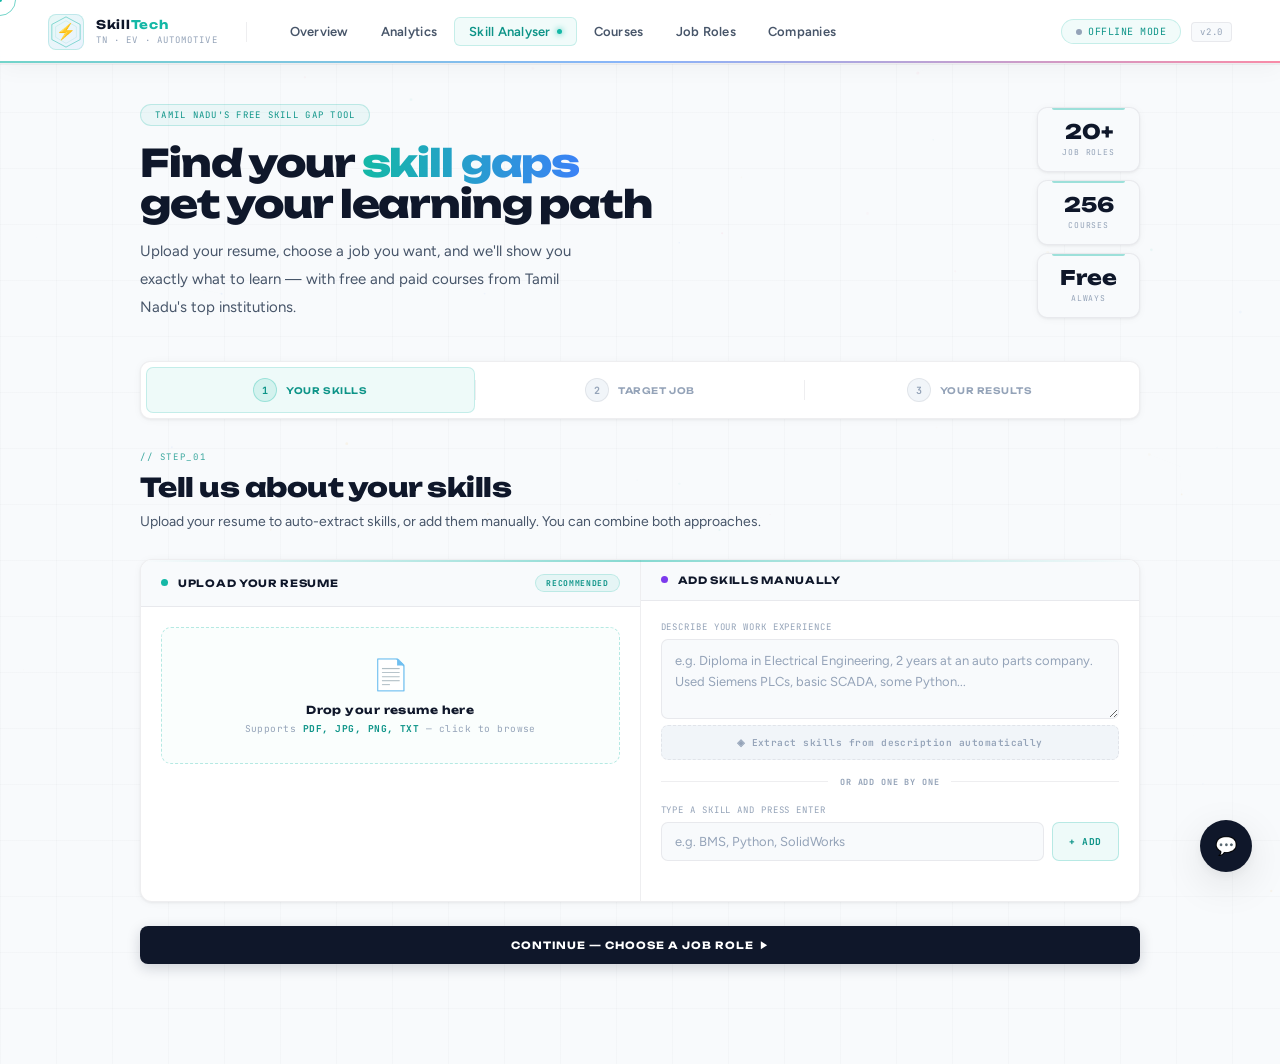
==== static/index.html @ 57d8dce8 "initial commit" ====
<!DOCTYPE html>
<html lang="en">
<head>
<meta charset="UTF-8"/>
<meta name="viewport" content="width=device-width, initial-scale=1.0"/>
<title>SkillTech AI — Skill Gap Analyser</title>
<link rel="stylesheet" href="indexstyle.css"/>
</head>
<body>

<!-- CURSOR -->
<div id="cursor"><div id="cursor-ring"></div><div id="cursor-dot"></div></div>

<!-- PARTICLE CANVAS -->
<canvas id="particle-canvas"></canvas>

<!-- LOADBAR -->
<div class="loadbar" id="loadbar"></div>

<!-- NAV -->
<nav class="nav">
  <a class="brand" href="overview.html">
    <div class="brand-hex">
      <svg viewBox="0 0 36 36" fill="none">
        <polygon points="18,2 33,10 33,26 18,34 3,26 3,10" stroke="rgba(20,184,166,.5)" stroke-width="1" fill="none"/>
        <polygon points="18,6 29,12.5 29,23.5 18,30 7,23.5 7,12.5" stroke="rgba(20,184,166,.25)" stroke-width=".5" fill="none"/>
      </svg>
      <div class="brand-inner">⚡</div>
    </div>
    <div>
      <div class="brand-name">Skill<span>Tech</span></div>
      <div class="brand-tag">TN · EV · Automotive</div>
    </div>
  </a>
  <div class="nav-sep"></div>
  <nav class="nav-links">
    <a class="nl" href="overview.html">Overview</a>
    <a class="nl" href="industry-analytics.html">Analytics</a>
    <a class="nl active nl-live" href="#">Skill Analyser</a>
    <a class="nl" href="course-finder.html">Courses</a>
    <a class="nl" href="job-roles.html">Job Roles</a>
    <a class="nl" href="tn-companies.html">Companies</a>
  </nav>
  <div class="nav-right">
    <div class="status-pill">
      <div id="sdot"></div>
      <span id="stext">Connecting…</span>
    </div>
    <div class="ver-badge">v2.0</div>
  </div>
</nav>

<main style="position:relative;z-index:2;padding-top:64px;">
<div style="position:absolute;inset:0;pointer-events:none;background-image:linear-gradient(rgba(15,23,42,.018) 1px,transparent 1px),linear-gradient(90deg,rgba(15,23,42,.018) 1px,transparent 1px);background-size:56px 56px;"></div>

<div class="page">

  <!-- HERO -->
  <div class="hero">
    <div class="hero-left">
      <div class="hero-badge">Tamil Nadu's Free Skill Gap Tool</div>
      <h1>Find your <span class="hl">skill gaps</span><br/>get your learning path</h1>
      <p>Upload your resume, choose a job you want, and we'll show you exactly what to learn — with free and paid courses from Tamil Nadu's top institutions.</p>
    </div>
    <div class="hero-stats">
      <div class="hero-stat"><div class="hero-stat-num">20+</div><div class="hero-stat-lbl">Job Roles</div></div>
      <div class="hero-stat"><div class="hero-stat-num">256</div><div class="hero-stat-lbl">Courses</div></div>
      <div class="hero-stat"><div class="hero-stat-num">Free</div><div class="hero-stat-lbl">Always</div></div>
    </div>
  </div>

  <!-- STEP BAR -->
  <div class="steps-bar" id="stepsBar">
    <div class="step-btn active" data-step="1" onclick="goStep(1)">
      <div class="step-circle"><span>1</span></div>
      <span class="step-text">Your Skills</span>
    </div>
    <div class="step-divider"></div>
    <div class="step-btn" data-step="2" onclick="goStep(2)">
      <div class="step-circle"><span>2</span></div>
      <span class="step-text">Target Job</span>
    </div>
    <div class="step-divider"></div>
    <div class="step-btn" data-step="3" onclick="goStep(3)">
      <div class="step-circle"><span>3</span></div>
      <span class="step-text">Your Results</span>
    </div>
  </div>

  <!-- ═══ STEP 1 — YOUR SKILLS ═══ -->
  <div class="step-panel active" id="step1">
    <div class="panel-head">
      <div class="panel-eyebrow">// STEP_01</div>
      <div class="panel-title">Tell us about your skills</div>
      <div class="panel-sub">Upload your resume to auto-extract skills, or add them manually. You can combine both approaches.</div>
    </div>

    <div class="holo-card" style="--hc:var(--g)">
      <div class="skills-split">

        <!-- Left: Upload -->
        <div class="split-col">
          <div class="split-col-head">
            <div class="card-dot" style="color:var(--g);background:var(--g)"></div>
            <div class="card-title">Upload your resume</div>
            <span class="card-badge">Recommended</span>
          </div>
          <div class="split-col-body">

            <!-- Drop zone -->
            <div class="drop-zone" id="dropZone">
              <input type="file" id="resumeFile" accept=".pdf,.jpg,.jpeg,.png,.txt"/>
              <span class="drop-icon">📄</span>
              <div class="drop-title">Drop your resume here</div>
              <div class="drop-hint">Supports <b>PDF, JPG, PNG, TXT</b> — click to browse</div>
            </div>

            <!-- Resume loading animation -->
            <div class="resume-loading" id="resumeLoading">
              <div class="rl-spinner">
                <div class="rl-spinner-ring"></div>
                <div class="rl-spinner-ring"></div>
                <div class="rl-spinner-dot">📄</div>
              </div>
              <div class="rl-title">Reading your resume…</div>
              <div class="rl-steps" id="rlSteps">
                <div class="rl-step" id="rlStep1">
                  <div class="rl-step-icon">1</div>
                  <span>Uploading file</span>
                </div>
                <div class="rl-step" id="rlStep2">
                  <div class="rl-step-icon">2</div>
                  <span>Extracting text</span>
                </div>
                <div class="rl-step" id="rlStep3">
                  <div class="rl-step-icon">3</div>
                  <span>Identifying skills</span>
                </div>
                <div class="rl-step" id="rlStep4">
                  <div class="rl-step-icon">4</div>
                  <span>Categorising results</span>
                </div>
              </div>
              <div class="rl-bar-track">
                <div class="rl-bar-fill" id="rlBar"></div>
              </div>
            </div>

            <!-- Upload success bar -->
            <div class="upload-bar" id="uploadBar">
              <span class="upload-bar-icon">✅</span>
              <div class="upload-bar-info">
                <div class="upload-bar-name" id="uploadName">—</div>
                <div class="upload-bar-count" id="uploadCount">—</div>
              </div>
              <button class="btn-remove" onclick="clearResume()">Remove</button>
            </div>

            <!-- Skills found card -->
            <div class="skills-found-inline" id="skillsFoundCard">
              <div class="sfi-header">
                <span class="sfi-icon">🧠</span>
                <div class="sfi-info">
                  <div class="sfi-title">Skills extracted</div>
                  <div class="sfi-sub">Used for your gap analysis</div>
                </div>
                <div class="sfi-count"><span class="sfi-count-num" id="sfcTotal">0</span><span class="sfi-count-lbl">SKILLS</span></div>
              </div>
              <div class="sfc-body" id="sfcBody"></div>
            </div>
          </div>
        </div>

        <!-- Divider -->
        <div class="split-divider"></div>

        <!-- Right: Manual -->
        <div class="split-col">
          <div class="split-col-head">
            <div class="card-dot" style="color:var(--v);background:var(--v)"></div>
            <div class="card-title">Add skills manually</div>
          </div>
          <div class="split-col-body">
            <div class="field">
              <label class="field-label">Describe your work experience</label>
              <textarea class="ta" id="manualDesc" placeholder="e.g. Diploma in Electrical Engineering, 2 years at an auto parts company. Used Siemens PLCs, basic SCADA, some Python..."></textarea>
              <button class="extract-btn" onclick="parseDesc()">◈ Extract skills from description automatically</button>
            </div>
            <div class="or-div">or add one by one</div>
            <div class="field">
              <label class="field-label">Type a skill and press Enter</label>
              <div class="tag-row">
                <input class="inp" id="skillInp" placeholder="e.g. BMS, Python, SolidWorks" autocomplete="off"/>
                <button class="btn-add" onclick="addSkill()">+ ADD</button>
              </div>
              <div class="tag-cloud" id="tagCloud"></div>
              <div class="tag-cloud-note" id="tagNote"></div>
            </div>
          </div>
        </div>
      </div>
    </div>

    <div class="nav-row">
      <button class="btn-primary" onclick="goStep(2)">
        Continue — Choose a Job Role &nbsp;▶
      </button>
    </div>
  </div>

  <!-- ═══ STEP 2 — TARGET JOB ═══ -->
  <div class="step-panel" id="step2">
    <div class="panel-head">
      <div class="panel-eyebrow">// STEP_02</div>
      <div class="panel-title">Which job are you targeting?</div>
      <div class="panel-sub">Select a role from the grid and we'll load its requirements, or paste your own job description below.</div>
    </div>

    <div class="holo-card" style="--hc:var(--y)">
      <div class="card-head">
        <div class="card-dot" style="color:var(--y);background:var(--y)"></div>
        <div class="card-title">Pick a job role</div>
      </div>
      <div class="card-body">
        <div class="search-wrap">
          <span class="search-icon">🔍</span>
          <input class="search-inp" id="jobSearch" placeholder="Search — e.g. battery, automation, CNC, robotics…" oninput="filterRoles(this.value)"/>
        </div>
        <div class="role-grid" id="roleGrid"></div>
        <div class="jd-block">
          <div class="jd-block-label">
            Job description
            <span class="jd-auto-badge" id="jdBadge">✓ AUTO-FILLED</span>
          </div>
          <textarea class="ta" id="jdInput" style="min-height:140px" placeholder="Paste or type a job description here, or pick a role above to auto-fill it."></textarea>
        </div>
      </div>
    </div>

    <div class="nav-row">
      <button class="btn-back" onclick="goStep(1)">◀ Back</button>
      <button class="btn-primary" id="analyzeBtn" onclick="runAnalysis()">
        <div class="spinner"></div>
        <span id="analyzeLbl">⚡ &nbsp;Analyze My Skill Gap</span>
      </button>
    </div>
  </div>

  <!-- ═══ STEP 3 — RESULTS ═══ -->
  <div class="step-panel" id="step3">
    <div class="panel-head">
      <div class="panel-eyebrow">// STEP_03 · ANALYSIS COMPLETE</div>
      <div class="panel-title">Your skill gap results</div>
      <div class="panel-sub">Here's how your skills compare to the job — and a roadmap to close the gaps.</div>
    </div>

    <div class="score-card" id="scoreCard">
      <div class="score-ring">
        <svg viewBox="0 0 100 100" width="100" height="100">
          <circle class="ring-bg" cx="50" cy="50" r="45"/>
          <circle class="ring-fg" id="scoreRing" cx="50" cy="50" r="45"/>
        </svg>
        <div class="score-ring-num" id="scoreNum">0%</div>
      </div>
      <div class="score-info">
        <div class="score-verdict" id="scoreVerdict">—</div>
        <div class="score-desc" id="scoreDesc">—</div>
        <div class="score-bar-track"><div class="score-bar-fill" id="scoreBar"></div></div>
      </div>
    </div>

    <div class="stat-row">
      <div class="stat-pill" style="--sp-c:var(--g)">
        <span class="stat-pill-icon">✅</span>
        <div><div class="stat-pill-num" id="statM" style="color:var(--g2)">0</div><div class="stat-pill-lbl">Skills Matched</div></div>
      </div>
      <div class="stat-pill" style="--sp-c:var(--m)">
        <span class="stat-pill-icon">❌</span>
        <div><div class="stat-pill-num" id="statG" style="color:var(--m2)">0</div><div class="stat-pill-lbl">Skills Missing</div></div>
      </div>
      <div class="stat-pill" style="--sp-c:var(--b)">
        <span class="stat-pill-icon">📋</span>
        <div><div class="stat-pill-num" id="statT" style="color:var(--b2)">0</div><div class="stat-pill-lbl">Job Required</div></div>
      </div>
    </div>

    <div class="section-label">Skill Breakdown</div>
    <div class="skills-grid">
      <div class="skills-box res-box">
        <div class="sb-head"><div class="sb-dot"></div><span class="sb-title">Your Skills</span><span class="sb-count" id="cntR">0</span></div>
        <div class="sb-body" id="tagsR"><div class="empty-box">Upload a resume or add skills manually</div></div>
      </div>
      <div class="skills-box job-box">
        <div class="sb-head"><div class="sb-dot"></div><span class="sb-title">Job Requires</span><span class="sb-count" id="cntJ">0</span></div>
        <div class="sb-body" id="tagsJ"><div class="empty-box">Skills from the job description</div></div>
      </div>
      <div class="skills-box gap-box">
        <div class="sb-head"><div class="sb-dot"></div><span class="sb-title">You Need to Learn</span><span class="sb-count" id="cntG">0</span></div>
        <div class="sb-body" id="tagsG"><div class="empty-box">Gaps will appear here</div></div>
      </div>
    </div>

    <div class="courses-wrap">
      <div class="courses-top">
        <div>
          <div class="courses-title">◈ Recommended Courses</div>
          <div class="courses-sub">// CLICK ANY SKILL CARD TO EXPAND COURSE OPTIONS</div>
        </div>
        <div class="ftabs">
          <button class="ftab active" onclick="filterCourses('all',this)">All</button>
          <button class="ftab" onclick="filterCourses('critical',this)">🔴 Must Learn</button>
          <button class="ftab" onclick="filterCourses('important',this)">🟡 Important</button>
          <button class="ftab" onclick="filterCourses('free',this)">🆓 Free only</button>
        </div>
      </div>
      <div id="courseBody"></div>
    </div>

    <div class="restart-row">
      <button class="btn-back" style="padding:11px 28px" onclick="goStep(1)">◀ Start a New Analysis</button>
    </div>
  </div>

</div><!-- /page -->
</main>

<!-- CHAT FAB -->
<button id="chatFab" onclick="toggleChat()">
  💬<div class="fab-dot" id="fabDot"></div>
</button>

<!-- CHAT PANEL -->
<div id="chatPanel">
  <div class="chat-head">
    <div class="chat-av">AI</div>
    <div>
      <div class="chat-name">SKILLTECH ASSISTANT</div>
      <div class="chat-status" id="chatStatus">● ONLINE AND READY</div>
    </div>
    <button class="chat-x" onclick="toggleChat()">×</button>
  </div>
  <div class="chat-msgs" id="chatMsgs">
    <div class="cmsg ai">
      <div class="c-av">AI</div>
      <div class="c-bub">Hi! 👋 I'm your SkillTech career assistant.

I can help with career advice, course recommendations, EV industry info, resume tips, and more.

What would you like to know?</div>
    </div>
    <div class="chat-chips" id="chatChips">
      <button class="chip" onclick="sendChip(this)">What jobs suit a Diploma in EV?</button>
      <button class="chip" onclick="sendChip(this)">Best free courses for PLC?</button>
      <button class="chip" onclick="sendChip(this)">How do I get into EV sector?</button>
      <button class="chip" onclick="sendChip(this)">What salary can I expect?</button>
    </div>
  </div>
  <div class="chat-row">
    <textarea class="c-inp" id="chatInp" placeholder="Ask anything about careers, courses, skills…" rows="1"></textarea>
    <button class="c-send" id="chatSend" onclick="sendChat()">↑</button>
  </div>
</div>

<div id="toast"></div>

<script>
'use strict';

const API = 'http://localhost:8000';

const ROLES = [
  {id:'ev-bat',   icon:'⚡', name:'EV Battery Engineer',        cat:'EV / Automotive'},
  {id:'ev-pt',    icon:'🔋', name:'EV Powertrain Engineer',     cat:'EV / Automotive'},
  {id:'bms',      icon:'🔌', name:'BMS Engineer',               cat:'EV / Automotive'},
  {id:'motor',    icon:'⚙️', name:'Motor Control Engineer',     cat:'EV / Automotive'},
  {id:'plc',      icon:'🤖', name:'PLC Automation Engineer',    cat:'Automation'},
  {id:'scada',    icon:'📡', name:'SCADA / DCS Engineer',       cat:'Automation'},
  {id:'robotics', icon:'🦾', name:'Robotics Engineer',          cat:'Automation'},
  {id:'elec',     icon:'💡', name:'Electrical Design Engineer', cat:'Electrical'},
  {id:'power',    icon:'⚡', name:'Power Electronics Engineer', cat:'Electrical'},
  {id:'embed',    icon:'💻', name:'Embedded Systems Engineer',  cat:'Software'},
  {id:'iot',      icon:'📶', name:'IoT Systems Engineer',       cat:'Software'},
  {id:'cnc',      icon:'🔩', name:'CNC Manufacturing Engineer', cat:'Manufacturing'},
  {id:'quality',  icon:'🎯', name:'Quality Engineer',           cat:'Manufacturing'},
  {id:'cad',      icon:'📐', name:'CAD Design Engineer',        cat:'Manufacturing'},
];

const JD = {
  'ev-bat':`EV Battery Engineer — Chennai\n\nKey requirements:\n- Lithium-ion battery systems and EV battery pack design\n- Battery Management Systems (BMS) and cell balancing\n- DC-DC converter and onboard charger design\n- Motor control and EV powertrain systems\n- Regenerative braking systems\n- Python or MATLAB for simulation\n- Safety standards and testing protocols\n\nBonus: BLDC motors, IoT integration, embedded systems`,
  'ev-pt':`EV Powertrain Engineer — Tamil Nadu\n\n- Design and develop EV powertrain systems\n- Power electronics: inverter and converter design\n- Motor control: BLDC, PMSM motor drives\n- EV charging systems and infrastructure\n- DC-DC converter and onboard charger design\n- MATLAB / Simulink simulation\n- Regenerative braking and energy recovery\n- CAN Bus and embedded systems experience`,
  'bms':`Battery Management Systems (BMS) Engineer\n\n- BMS design and implementation for EV applications\n- Li-ion battery chemistry and cell balancing algorithms\n- State-of-charge estimation\n- CAN Bus protocol for BMS-vehicle interface\n- Embedded C for BMS firmware development\n- MATLAB/Simulink for battery modelling\n- Battery pack testing and validation\n- EV charging standards knowledge`,
  'motor':`Motor Control Engineer — EV Drive Systems\n\n- FOC and BLDC commutation motor control\n- Power electronics: gate drivers, IGBT/MOSFET\n- Inverter and three-phase drive system design\n- MATLAB/Simulink for motor simulation\n- Real-time embedded motor control\n- CAN Bus and automotive communication protocols\n- Regenerative braking control\n- EMC/EMI fundamentals`,
  'plc':`PLC Automation Engineer — Coimbatore\n\n- PLC programming: Siemens, Allen Bradley, Mitsubishi\n- SCADA systems and HMI development\n- Ladder logic, function blocks, PID control\n- VFD, servo motor, and motion control\n- Industrial automation and DCS systems\n- Pneumatics and hydraulics maintenance\n- IoT integration basics\n- Documentation and reporting`,
  'scada':`SCADA / DCS Engineer\n\n- SCADA design and maintenance: Wonderware, Ignition, WinCC\n- DCS programming: Honeywell, ABB, Siemens\n- PLC integration: Modbus, Profibus, EtherNet/IP\n- HMI screen design and alarm management\n- PID loop tuning and process optimisation\n- Industrial networking\n- SQL database and reporting`,
  'robotics':`Robotics Engineer — Automotive\n\n- Industrial robot programming and integration\n- PLC and automation systems knowledge\n- Motion control and servo systems\n- Robot safety systems and fencing\n- CAD for fixture and jig design\n- Python or C++ for control algorithms\n- IoT and vision sensor integration`,
  'elec':`Electrical Design Engineer\n\n- Power system design: transformer sizing and substation layout\n- HV/LV switchgear and circuit breaker selection\n- Protection relay and system design\n- Load flow analysis and power factor correction\n- AutoCAD Electrical for drawings\n- Distribution systems and earthing\n- Safety management and work permit system\n- ISO and IATF standards familiarity`,
  'power':`Power Electronics Engineer\n\n- AC/DC and DC/DC converter topology design\n- Inverter and rectifier circuit design\n- Gate driver design for IGBT/MOSFET switches\n- Thermal management and heat sink sizing\n- MATLAB/Simulink, PSIM, LTspice simulation tools\n- EV onboard and off-board charger systems\n- Battery management and protection circuits`,
  'embed':`Embedded Systems Engineer\n\n- C/C++ programming for microcontrollers (ARM, STM32)\n- RTOS and embedded systems design\n- Communication: CAN Bus, UART, SPI, I2C\n- IoT device development\n- Python scripting and test automation\n- Arduino and Raspberry Pi prototyping\n- MATLAB for algorithm development`,
  'iot':`IoT Systems Engineer — Smart Manufacturing\n\n- IoT system architecture design\n- Embedded C/Python for IoT edge devices\n- Microcontrollers: ESP32, Raspberry Pi, Arduino\n- Cloud: MQTT, REST APIs, AWS IoT / Azure IoT\n- SCADA integration, Modbus, OPC-UA protocols\n- Data analysis and predictive maintenance\n- SQL database management`,
  'cnc':`CNC Manufacturing Engineer\n\n- CNC machining operation and G-code programming\n- CAD/CAM software: SolidWorks, AutoCAD\n- Metrology and inspection tools\n- Quality control and GD&T interpretation\n- Lean manufacturing and kaizen implementation\n- 5S workplace organisation\n- FMEA and process improvement techniques`,
  'quality':`Quality Engineer — Automotive Components\n\n- FMEA, control plans, and PPAP documentation\n- IATF 16949 and ISO 9001 quality management\n- Six Sigma Green Belt certification preferred\n- Statistical quality control and SPC charts\n- Metrology and measurement systems analysis\n- Lean manufacturing and kaizen\n- 5S implementation and audit processes\n- GD&T drawing interpretation`,
  'cad':`CAD Design Engineer\n\n- SolidWorks and AutoCAD 3D/2D design proficiency\n- GD&T and engineering drawing interpretation\n- CAM programming basics\n- FEA simulation fundamentals\n- Knowledge of fabrication and machining processes\n- BOM management and documentation\n- Design for manufacture principles`,
};

const CAT_COLOUR = {
  'EV & Electrical':'cat-ev','Automation & Controls':'cat-auto',
  'Mechanical':'cat-mech','Power Systems':'cat-power',
  'IT & Software':'cat-it','Safety & Standards':'cat-safety','Soft Skills':'cat-soft',
};

const SKILL_KEYWORDS = [
  'EV battery','BMS','battery management','motor control','charging systems','electric vehicle','EV powertrain',
  'inverter','converter','power electronics','BLDC','lithium ion','battery pack','cell balancing',
  'regenerative braking','onboard charger','DC-DC converter',
  'PLC','SCADA','HMI','robotics','automation','DCS','pneumatics','hydraulics','servo motor',
  'VFD','variable frequency drive','motion control','industrial automation','relay logic','ladder logic','PID control',
  'CNC','CAD','CAM','SolidWorks','AutoCAD','welding','fabrication','machining','lathe',
  'GD&T','metrology','quality control','lean manufacturing','kaizen','six sigma','FMEA','production planning',
  'transformer','switchgear','circuit breaker','substation','transmission','distribution',
  'electrical maintenance','power distribution','relay','protection system','earthing','load flow','power factor',
  'Python','MATLAB','LabVIEW','embedded systems','microcontroller','Arduino','Raspberry Pi',
  'IoT','data analysis','machine learning','C programming','C++','Java','SQL',
  'ISO','IATF','OHSAS','safety management','OSHA','fire safety','risk assessment',
  'work permit','PPE','5S','audit','quality assurance','QA','QC','testing',
  'teamwork','communication','leadership','problem solving','time management','project management',
  'analytical','multitasking','documentation','reporting','supervision','training',
];

/* ── STATE ── */
let resumeText='',resumeSkills=[],resumeSkillsByCategory={};
let manualSkills=[],allGapItems=[],lastData=null;
let chatHistory=[],chatOpen=false,currentStep=1,selectedRole=null;

/* ── INIT ── */
document.addEventListener('DOMContentLoaded',()=>{
  checkHealth();buildRoleGrid();setupDrop();setupChat();
  document.getElementById('skillInp').addEventListener('keydown',e=>{if(e.key==='Enter'){e.preventDefault();addSkill();}});
});

/* ── CURSOR ── */
const cursor=document.getElementById('cursor'),ring=document.getElementById('cursor-ring');
let mx=-100,my=-100,rx=-100,ry=-100;
document.addEventListener('mousemove',e=>{mx=e.clientX;my=e.clientY;cursor.style.left=mx+'px';cursor.style.top=my+'px';});
(function ac(){rx+=(mx-rx)*.12;ry+=(my-ry)*.12;ring.style.transform=`translate(${rx-mx}px,${ry-my}px)`;requestAnimationFrame(ac);})();
document.querySelectorAll('a,button,.role-card,.drop-zone,.holo-card').forEach(el=>{
  el.addEventListener('mouseenter',()=>cursor.classList.add('cursor-expand'));
  el.addEventListener('mouseleave',()=>cursor.classList.remove('cursor-expand'));
});

/* ── PARTICLES ── */
(function(){
  const c=document.getElementById('particle-canvas'),ctx=c.getContext('2d');
  let W,H,pts=[];
  const r=()=>{W=c.width=innerWidth;H=c.height=innerHeight;};
  r();window.addEventListener('resize',r);
  for(let i=0;i<70;i++)pts.push({x:Math.random()*innerWidth,y:Math.random()*innerHeight,vx:(Math.random()-.5)*.3,vy:(Math.random()-.5)*.3,r:Math.random()*1.3+.3,col:['#14b8a6','#3b82f6','#f43f6e','#f59e0b'][Math.floor(Math.random()*4)],a:Math.random()*.14+.04});
  let pmx=0,pmy=0;document.addEventListener('mousemove',e=>{pmx=e.clientX;pmy=e.clientY;});
  function draw(){
    ctx.clearRect(0,0,W,H);
    for(let i=0;i<pts.length;i++){
      for(let j=i+1;j<pts.length;j++){const dx=pts[i].x-pts[j].x,dy=pts[i].y-pts[j].y,d=Math.sqrt(dx*dx+dy*dy);if(d<100){ctx.beginPath();ctx.moveTo(pts[i].x,pts[i].y);ctx.lineTo(pts[j].x,pts[j].y);ctx.strokeStyle=`rgba(20,184,166,${(1-d/100)*.05})`;ctx.lineWidth=.5;ctx.stroke();}}
      const mdx=pts[i].x-pmx,mdy=pts[i].y-pmy,md=Math.sqrt(mdx*mdx+mdy*mdy);
      if(md<80){pts[i].vx+=mdx/md*.3;pts[i].vy+=mdy/md*.3;}
      pts[i].vx*=.99;pts[i].vy*=.99;pts[i].x+=pts[i].vx;pts[i].y+=pts[i].vy;
      if(pts[i].x<0)pts[i].x=W;if(pts[i].x>W)pts[i].x=0;if(pts[i].y<0)pts[i].y=H;if(pts[i].y>H)pts[i].y=0;
      ctx.beginPath();ctx.arc(pts[i].x,pts[i].y,pts[i].r,0,Math.PI*2);ctx.fillStyle=pts[i].col;ctx.globalAlpha=pts[i].a;ctx.fill();ctx.globalAlpha=1;
    }
    requestAnimationFrame(draw);
  }draw();
})();

/* ── HEALTH CHECK ── */
async function checkHealth(){
  try{
    const d=await fetch(`${API}/api/health`).then(r=>r.json());
    const dot=document.getElementById('sdot'),txt=document.getElementById('stext');
    dot.style.cssText='width:6px;height:6px;border-radius:50%;background:var(--g);box-shadow:0 0 6px var(--g);animation:blink 2s ease infinite;';
    txt.textContent=d.model_loaded?'MODEL READY':'SERVER READY';
    document.getElementById('chatStatus').textContent='● ONLINE AND READY';
  }catch{document.getElementById('stext').textContent='OFFLINE MODE';}
}

/* ── STEP NAVIGATION ── */
function goStep(n){
  currentStep=n;
  document.querySelectorAll('.step-panel').forEach(p=>p.classList.remove('active'));
  document.getElementById('step'+n).classList.add('active');
  document.querySelectorAll('.step-btn').forEach(b=>{
    const sn=parseInt(b.dataset.step);b.classList.remove('active','done');
    if(sn===n)b.classList.add('active');else if(sn<n)b.classList.add('done');
  });
  document.querySelectorAll('.step-btn.done .step-circle').forEach(c=>c.innerHTML='✓');
  window.scrollTo({top:0,behavior:'smooth'});
}

/* ── ROLE GRID ── */
function buildRoleGrid(q){
  const grid=document.getElementById('roleGrid');grid.innerHTML='';
  const f=(q||'').toLowerCase();let shown=0;
  ROLES.forEach(r=>{
    if(f&&!r.name.toLowerCase().includes(f)&&!r.cat.toLowerCase().includes(f))return;
    const c=document.createElement('div');c.className='role-card'+(selectedRole===r.id?' selected':'');
    c.innerHTML=`<div class="role-icon">${r.icon}</div><div class="role-name">${r.name}</div><div class="role-cat">${r.cat}</div>`;
    c.onclick=()=>pickRole(r.id,c);grid.appendChild(c);shown++;
  });
  if(!shown)grid.innerHTML='<div style="font-family:var(--f-code);font-size:9px;color:var(--ink3);grid-column:1/-1;padding:8px 0;letter-spacing:.05em">No roles match — try different keywords</div>';
}
function filterRoles(q){buildRoleGrid(q);}
function pickRole(id,el){
  selectedRole=id;
  document.querySelectorAll('.role-card').forEach(c=>c.classList.remove('selected'));el.classList.add('selected');
  const jd=JD[id];
  if(jd){document.getElementById('jdInput').value=jd;document.getElementById('jdBadge').style.display='';const inp=document.getElementById('jdInput');inp.style.borderColor='var(--g)';setTimeout(()=>inp.style.borderColor='',900);}
}

/* ── FILE DROP ── */
function setupDrop(){
  const zone=document.getElementById('dropZone'),inp=document.getElementById('resumeFile');
  zone.addEventListener('dragover',e=>{e.preventDefault();zone.classList.add('over');});
  zone.addEventListener('dragleave',()=>zone.classList.remove('over'));
  zone.addEventListener('drop',e=>{e.preventDefault();zone.classList.remove('over');if(e.dataTransfer.files[0])handleFile(e.dataTransfer.files[0]);});
  inp.addEventListener('change',()=>{if(inp.files[0])handleFile(inp.files[0]);});
}

/* ── RESUME LOADING UI ── */
function showResumeLoading(){
  document.getElementById('dropZone').style.display='none';
  document.getElementById('uploadBar').classList.remove('show');
  document.getElementById('skillsFoundCard').classList.remove('show');
  const rl=document.getElementById('resumeLoading');rl.classList.add('show');
  // reset steps
  ['rlStep1','rlStep2','rlStep3','rlStep4'].forEach(id=>{
    const el=document.getElementById(id);el.classList.remove('active','done');
  });
  document.getElementById('rlBar').style.width='0%';
}

function advanceResumeStep(stepNum, progress){
  ['rlStep1','rlStep2','rlStep3','rlStep4'].forEach((id,i)=>{
    const el=document.getElementById(id);
    el.classList.remove('active','done');
    if(i+1<stepNum) el.classList.add('done');
    else if(i+1===stepNum) el.classList.add('active');
    // update icons
    const icon=el.querySelector('.rl-step-icon');
    if(i+1<stepNum) icon.textContent='✓';
    else icon.textContent=(i+1).toString();
  });
  document.getElementById('rlBar').style.width=progress+'%';
}

function hideResumeLoading(){
  document.getElementById('resumeLoading').classList.remove('show');
}

async function handleFile(file){
  showResumeLoading();
  setLoad(true);

  // Simulate step progression during upload
  advanceResumeStep(1, 15);
  await delay(300);
  advanceResumeStep(2, 35);

  const form=new FormData();form.append('file',file);
  try{
    // Fire the actual request
    const fetchPromise = fetch(`${API}/api/upload-resume`,{method:'POST',body:form});

    // Advance UI while waiting
    await delay(600);
    advanceResumeStep(3, 65);
    const resp = await fetchPromise;
    if(!resp.ok)throw new Error(await safeErr(resp));

    advanceResumeStep(4, 88);
    await delay(300);

    const d=await resp.json();
    resumeText=d.text;resumeSkills=d.flat_skills;resumeSkillsByCategory=d.skills;

    advanceResumeStep(4, 100);
    await delay(280);

    hideResumeLoading();
    document.getElementById('dropZone').style.display='';
    document.getElementById('uploadName').textContent=d.filename;
    document.getElementById('uploadCount').textContent=`${d.total_skills} skills extracted across ${Object.keys(d.skills).length} categories`;
    document.getElementById('uploadBar').classList.add('show');
    renderSkillsFoundCard(d.skills,d.total_skills);
    showToast(`✓ ${d.total_skills} skills found in resume`,'ok');
  }catch(e){
    hideResumeLoading();
    document.getElementById('dropZone').style.display='';
    showToast(`✗ ${e.message}`,'err');
  }finally{setLoad(false);}
}

function delay(ms){return new Promise(r=>setTimeout(r,ms));}

function clearResume(){
  resumeText='';resumeSkills=[];resumeSkillsByCategory={};
  document.getElementById('uploadBar').classList.remove('show');
  document.getElementById('skillsFoundCard').classList.remove('show');
  document.getElementById('resumeFile').value='';
  showToast('Resume removed','');
}

function renderSkillsFoundCard(skillsByCategory,total){
  const card=document.getElementById('skillsFoundCard'),body=document.getElementById('sfcBody');
  document.getElementById('sfcTotal').textContent=total;body.innerHTML='';
  Object.entries(skillsByCategory).forEach(([cat,skills],i)=>{
    if(!skills.length)return;
    const cls=CAT_COLOUR[cat]||'cat-it';
    const sec=document.createElement('div');sec.className='sfc-cat';
    sec.innerHTML=`<div class="sfc-cat-label">${catIcon(cat)} ${cat}<div class="sfc-cat-bar"></div><span style="font-size:9px;font-weight:700;color:var(--ink3)">${skills.length}</span></div><div class="sfc-tags">${skills.map((s,j)=>`<span class="sfc-tag ${cls}" style="animation-delay:${(i*skills.length+j)*.04}s">${esc(s)}</span>`).join('')}</div>`;
    body.appendChild(sec);
  });
  card.classList.add('show');
}
function catIcon(cat){const m={'EV & Electrical':'⚡','Automation & Controls':'🤖','Mechanical':'🔩','Power Systems':'⚡','IT & Software':'💻','Safety & Standards':'🛡️','Soft Skills':'💬'};return m[cat]||'◈';}

/* ── MANUAL SKILLS ── */
function addSkill(){
  const inp=document.getElementById('skillInp');const raw=inp.value.trim();if(!raw)return;
  raw.split(',').map(s=>s.trim()).filter(Boolean).forEach(s=>{if(!manualSkills.map(x=>x.toLowerCase()).includes(s.toLowerCase()))manualSkills.push(s);});
  inp.value='';renderManualTags();
}
function removeSkill(i){manualSkills.splice(i,1);renderManualTags();}
function renderManualTags(){
  const pool=document.getElementById('tagCloud'),note=document.getElementById('tagNote');
  pool.innerHTML='';
  manualSkills.forEach((s,i)=>{const t=document.createElement('span');t.className='m-tag';t.style.animationDelay=(i*.03)+'s';t.innerHTML=`${esc(s)}<span class="m-tag-x" onclick="removeSkill(${i})">×</span>`;pool.appendChild(t);});
  note.textContent=manualSkills.length?`${manualSkills.length} skill${manualSkills.length>1?'s':''} added manually`:'';
}
function parseDesc(){
  const d=document.getElementById('manualDesc').value.trim();if(!d)return showToast('Write a description first','err');
  const lower=d.toLowerCase();let n=0;
  SKILL_KEYWORDS.forEach(k=>{if(lower.includes(k.toLowerCase())&&!manualSkills.map(x=>x.toLowerCase()).includes(k.toLowerCase())){manualSkills.push(k);n++;}});
  renderManualTags();
  showToast(n>0?`✓ ${n} skill${n>1?'s':''} extracted`:'No new skills detected','');
}

/* ── ANALYSIS ── */
async function runAnalysis(){
  manualSkills.forEach(s=>{if(!resumeSkills.map(r=>r.toLowerCase()).includes(s.toLowerCase()))resumeSkills.push(s);});
  const jd=document.getElementById('jdInput').value.trim();
  if(!jd)return showToast('Please select a job role or paste a description','err');
  const btn=document.getElementById('analyzeBtn');
  btn.disabled=true;btn.classList.add('loading');document.getElementById('analyzeLbl').textContent='Analyzing…';setLoad(true);
  try{
    const resp=await fetch(`${API}/api/skill-gap`,{method:'POST',headers:{'Content-Type':'application/json'},body:JSON.stringify({candidate_skills:resumeSkills,job_description:jd})});
    if(!resp.ok)throw new Error(await safeErr(resp));
    const data=await resp.json();lastData=data;renderResults(data);goStep(3);
  }catch(e){showToast(`✗ ${e.message}`,'err');}
  finally{btn.disabled=false;btn.classList.remove('loading');document.getElementById('analyzeLbl').textContent='⚡ \u00a0Analyze My Skill Gap';setLoad(false);}
}

/* ── RESULTS ── */
function renderResults(data){
  const s=data.score,circ=2*Math.PI*45;
  const ring=document.getElementById('scoreRing');
  ring.style.strokeDasharray=circ;ring.style.strokeDashoffset=circ;
  let color,verdict,desc;
  if(s>=70){color='var(--g2)';verdict='◈ Strong Match';desc=`You already have ${s}% of the required skills. Focus on a few critical areas and you'll be interview-ready.`;}
  else if(s>=40){color='#92400e';verdict='▲ Getting There';desc=`You have ${s}% of what's needed. The courses below will help you become competitive quickly.`;}
  else{color='var(--m2)';verdict='◻ Room to Grow';desc=`You're at ${s}% right now — solid starting point! Work through the recommended courses and you'll get there.`;}
  ring.style.stroke=color;
  document.getElementById('scoreBar').style.background=color;
  document.getElementById('scoreVerdict').textContent=verdict;document.getElementById('scoreVerdict').style.color=color;
  document.getElementById('scoreDesc').textContent=desc;
  document.getElementById('scoreNum').textContent=s+'%';document.getElementById('scoreNum').style.color=color;
  setTimeout(()=>{ring.style.strokeDashoffset=circ-(s/100)*circ;document.getElementById('scoreBar').style.width=s+'%';},80);
  const total=data.job_skills.length,gaps=data.gap.all.length;
  animNum('statM',total-gaps);animNum('statG',gaps);animNum('statT',total);
  renderTagBox('tagsR','cntR',resumeSkills,'res-tag');
  renderTagBox('tagsJ','cntJ',data.job_skills,'job-tag');
  renderTagBox('tagsG','cntG',data.gap.all.map(g=>g.skill),'gap-tag');
  allGapItems=data.gap.all;renderCourses(allGapItems);
  document.getElementById('fabDot').style.display='block';
}

function renderTagBox(cid,countId,skills,tagClass){
  const c=document.getElementById(cid);c.innerHTML='';document.getElementById(countId).textContent=skills.length;
  if(!skills.length){c.innerHTML='<div class="empty-box">None found</div>';return;}
  skills.forEach((s,i)=>{const t=document.createElement('span');t.className=`rtag ${tagClass}`;t.textContent=s;t.style.animationDelay=(i*.04)+'s';c.appendChild(t);});
}

function renderCourses(items){
  const body=document.getElementById('courseBody');body.innerHTML='';
  if(!items.length){body.innerHTML='<div style="text-align:center;padding:40px;font-family:var(--f-code);font-size:10px;color:var(--g2);letter-spacing:.08em">◈ Perfect match — no skill gaps found!</div>';return;}
  const G=[
    {k:'critical',label:'Must Learn First',dot:'var(--m2)',ps:'background:rgba(244,63,110,.07);color:var(--m2);border:1px solid rgba(244,63,110,.15)'},
    {k:'important',label:'Important to Learn',dot:'#92400e',ps:'background:rgba(245,158,11,.07);color:#92400e;border:1px solid rgba(245,158,11,.18)'},
    {k:'minor',label:'Good to Have',dot:'var(--g2)',ps:'background:rgba(20,184,166,.06);color:var(--g2);border:1px solid rgba(20,184,166,.18)'},
  ];
  G.forEach(g=>{
    const gi=items.filter(i=>i.priority===g.k);if(!gi.length)return;
    const sec=document.createElement('div');sec.className='p-group';sec.dataset.k=g.k;
    sec.innerHTML=`<div class="p-group-head"><div class="p-dot" style="color:${g.dot};background:${g.dot}"></div><div class="p-title">${g.label}</div><span class="p-count" style="${g.ps}">${gi.length} SKILL${gi.length>1?'S':''}</span></div>`;
    body.appendChild(sec);
    gi.forEach((item,idx)=>{
      const card=document.createElement('div');card.className='sc-card';card.style.animationDelay=(idx*.05)+'s';card.dataset.p=item.priority;
      const aCol={critical:'var(--m2)',important:'#92400e',minor:'var(--g2)'}[item.priority];
      const bCls={critical:'scb-crit',important:'scb-imp',minor:'scb-min'}[item.priority];
      const bTxt={critical:'Must learn',important:'Important',minor:'Good to have'}[item.priority];
      let rowsHtml='';
      if(item.courses&&item.courses.length){
        rowsHtml=item.courses.map(c=>`
          <a class="course-row" href="${esc(c.url||'#')}" target="_blank" rel="noopener">
            <div class="cr-left">
              <div class="cr-name">${esc(c.course_name)}</div>
              <div class="cr-prov">${esc(c.provider)}</div>
            </div>
            <div class="cr-tags">
              <span class="c-tag ${c.is_free?'ct-free':'ct-paid'}">${c.is_free?'🆓 Free':esc(c.cost)}</span>
              ${c.duration?`<span class="c-tag ct-dur">⏱ ${esc(c.duration)}</span>`:''}
              ${c.certification==='Yes'?'<span class="c-tag ct-cert">🎓 Cert</span>':''}
            </div>
            <span class="cr-arrow">↗</span>
          </a>`).join('');
      }else{
        rowsHtml=`<div class="no-cr">◈ Not in database — <a href="https://naanmudhalvan.tn.gov.in" target="_blank">check Naan Mudhalvan ↗</a></div>`;
      }
      card.innerHTML=`
        <div class="sc-card-head" onclick="this.parentElement.classList.toggle('open')">
          <div class="sc-accent" style="background:${aCol};color:${aCol}"></div>
          <div class="sc-name">${esc(item.skill)}</div>
          <span class="sc-badge ${bCls}">${bTxt}</span>
          <span class="sc-chevron">▾</span>
        </div>
        <div class="sc-rows">${rowsHtml}</div>`;
      sec.appendChild(card);
    });
  });
}

function filterCourses(t,btn){
  document.querySelectorAll('.ftab').forEach(b=>b.classList.remove('active'));btn.classList.add('active');
  let f=allGapItems;
  if(t==='critical')f=allGapItems.filter(i=>i.priority==='critical');
  if(t==='important')f=allGapItems.filter(i=>i.priority==='important');
  if(t==='free')f=allGapItems.filter(i=>i.courses&&i.courses.some(c=>c.is_free));
  renderCourses(f);
}
function animNum(id,v){const el=document.getElementById(id);let cur=0;const s=Math.ceil(v/20);const t=setInterval(()=>{cur=Math.min(cur+s,v);el.textContent=cur;if(cur>=v)clearInterval(t);},40);}

/* ── CHAT ── */
function toggleChat(){
  chatOpen=!chatOpen;
  document.getElementById('chatPanel').classList.toggle('open',chatOpen);
  const fab=document.getElementById('chatFab');
  if(chatOpen){document.getElementById('fabDot').style.display='none';document.getElementById('chatInp').focus();fab.innerHTML='×<div class="fab-dot" id="fabDot" style="display:none"></div>';fab.style.fontSize='22px';}
  else{fab.innerHTML='💬<div class="fab-dot" id="fabDot" style="display:none"></div>';fab.style.fontSize='18px';}
}
function setupChat(){
  const i=document.getElementById('chatInp');
  i.addEventListener('keydown',e=>{if(e.key==='Enter'&&!e.shiftKey){e.preventDefault();sendChat();}});
  i.addEventListener('input',()=>{i.style.height='auto';i.style.height=Math.min(i.scrollHeight,90)+'px';});
}
function sendChip(btn){document.getElementById('chatChips')?.remove();document.getElementById('chatInp').value=btn.textContent;sendChat();}

function renderMd(text){
  let h=text.replace(/&/g,'&amp;').replace(/</g,'&lt;').replace(/>/g,'&gt;')
    .replace(/\*\*(.+?)\*\*/g,'<strong>$1</strong>').replace(/\*(.+?)\*/g,'<em>$1</em>')
    .replace(/`(.+?)`/g,'<code style="background:rgba(20,184,166,.08);padding:1px 5px;border-radius:3px;font-family:var(--f-code);font-size:10px;color:var(--g2)">$1</code>');
  const lines=h.split('\n');let out='',inList=false;
  for(const line of lines){const m=line.match(/^[\-\*•]\s+(.*)/);if(m){if(!inList){out+='<ul style="margin:6px 0 6px 14px;padding:0;list-style:disc">';inList=true;}out+=`<li style="margin:2px 0">${m[1]}</li>`;}else{if(inList){out+='</ul>';inList=false;}out+=line?`<span>${line}</span><br>`:'<br>';}}
  if(inList)out+='</ul>';return out;
}
function addMsg(role,text){
  const c=document.getElementById('chatMsgs'),d=document.createElement('div');d.className='cmsg '+role;
  const av=role==='ai'?'AI':'YOU';const bub=document.createElement('div');bub.className='c-bub';
  if(role==='ai')bub.innerHTML=renderMd(text);else bub.textContent=text;
  d.innerHTML=`<div class="c-av">${av}</div>`;d.appendChild(bub);c.appendChild(d);c.scrollTop=c.scrollHeight;return d;
}
function addTyping(){
  const c=document.getElementById('chatMsgs'),d=document.createElement('div');d.className='cmsg ai';d.id='typing';
  d.innerHTML=`<div class="c-av">AI</div><div class="c-bub"><div class="t-dots"><div class="t-d"></div><div class="t-d"></div><div class="t-d"></div></div></div>`;
  c.appendChild(d);c.scrollTop=c.scrollHeight;
}
function buildChatContext(){
  const ctx={};
  if(resumeSkills.length)ctx.candidate_skills=resumeSkills.slice(0,40);
  if(selectedRole){const r=ROLES.find(x=>x.id===selectedRole);if(r)ctx.job_role=r.name;}
  if(lastData){ctx.gap_score=lastData.score;ctx.gap_skills=lastData.gap.all.map(g=>({skill:g.skill,priority:g.priority}));}
  return ctx;
}
async function sendChat(){
  document.getElementById('chatChips')?.remove();
  const inp=document.getElementById('chatInp'),text=inp.value.trim();if(!text)return;
  inp.value='';inp.style.height='auto';document.getElementById('chatSend').disabled=true;
  addMsg('user',text);addTyping();
  const payload={message:text,history:chatHistory,...buildChatContext()};
  try{
    const resp=await fetch(`${API}/api/chat/stream`,{method:'POST',headers:{'Content-Type':'application/json'},body:JSON.stringify(payload)});
    document.getElementById('typing')?.remove();
    if(!resp.ok)throw new Error(await safeErr(resp));
    const msgDiv=addMsg('ai',''),bub=msgDiv.querySelector('.c-bub');
    const reader=resp.body.getReader(),dec=new TextDecoder();let full='';
    while(true){
      const{done,value}=await reader.read();if(done)break;
      dec.decode(value).split('\n').forEach(line=>{
        if(!line.startsWith('data: '))return;const d=line.slice(6);if(d==='[DONE]')return;
        try{const p=JSON.parse(d);if(p.token){full+=p.token;bub.innerHTML=renderMd(full);document.getElementById('chatMsgs').scrollTop=99999;}}catch{}
      });
    }
    chatHistory.push({role:'user',content:text},{role:'assistant',content:full});
  }catch(e){document.getElementById('typing')?.remove();addMsg('ai','⚠ '+e.message);}
  finally{document.getElementById('chatSend').disabled=false;}
}

/* ── UTILS ── */
async function safeErr(r){try{const j=await r.json();return j.detail||JSON.stringify(j);}catch{try{return await r.text();}catch{return`HTTP ${r.status}`;}}}
function setLoad(on){document.getElementById('loadbar').classList.toggle('on',on);}
function showToast(msg,type){const t=document.getElementById('toast');t.textContent=msg;t.className='on '+(type||'');clearTimeout(t._t);t._t=setTimeout(()=>t.className='',3200);}
function esc(s){return String(s||'').replace(/&/g,'&amp;').replace(/</g,'&lt;').replace(/>/g,'&gt;');}
</script>
</body>
</html>
---- static/indexstyle.css ----
/* ═══════════════════════════════════════════════
   SKILLTECH AI — SKILL ANALYSER (LIGHT THEME)
   indexstyle.css
═══════════════════════════════════════════════ */

@import url('https://fonts.googleapis.com/css2?family=Unbounded:wght@300;400;500;600;700;800;900&family=Figtree:ital,wght@0,300;0,400;0,500;0,600;0,700;1,300&family=JetBrains+Mono:wght@100;300;400;700&display=swap');

*, *::before, *::after { box-sizing: border-box; margin: 0; padding: 0; }

/* ── CURSOR ── */
* { cursor: none !important; }
#cursor { position: fixed; z-index: 9999; pointer-events: none; }
#cursor-ring {
  width: 32px; height: 32px;
  border: 1.5px solid rgba(20,184,166,.6);
  border-radius: 50%;
  position: absolute; top: -16px; left: -16px;
  transition: width .25s, height .25s, border-color .25s;
}
#cursor-dot {
  width: 4px; height: 4px; background: #14b8a6;
  border-radius: 50%; position: absolute; top: -2px; left: -2px;
}
.cursor-expand #cursor-ring { width: 52px; height: 52px; top: -26px; left: -26px; border-color: rgba(244,63,110,.5); }

/* ── TOKENS ── */
:root {
  --bg:    #f8fafc;
  --bg2:   #ffffff;
  --bg3:   #f1f5f9;
  --panel: #ffffff;

  --g:  #14b8a6;
  --g2: #0d9488;
  --b:  #3b82f6;
  --b2: #2563eb;
  --m:  #f43f6e;
  --m2: #e11d48;
  --y:  #f59e0b;
  --o:  #f97316;
  --v:  #7c3aed;
  --v2: #6d28d9;

  --rim:  rgba(15,23,42,.07);
  --rim2: rgba(20,184,166,.3);
  --rim3: rgba(20,184,166,.55);

  --ink:  #0f172a;
  --ink2: #475569;
  --ink3: #94a3b8;
  --ink4: #e2e8f0;

  --shadow-sm: 0 1px 3px rgba(0,0,0,.06), 0 1px 8px rgba(0,0,0,.04);
  --shadow:    0 4px 16px rgba(0,0,0,.08), 0 1px 4px rgba(0,0,0,.04);
  --shadow-lg: 0 12px 40px rgba(0,0,0,.1), 0 4px 12px rgba(0,0,0,.05);

  --f-disp: 'Unbounded', monospace;
  --f-ui:   'Figtree', sans-serif;
  --f-code: 'JetBrains Mono', monospace;
  --ease-expo: cubic-bezier(0.16, 1, 0.3, 1);
}

html { scroll-behavior: smooth; }
body {
  background: var(--bg); color: var(--ink);
  font-family: var(--f-ui); font-size: 15px;
  min-height: 100vh; overflow-x: hidden;
  -webkit-font-smoothing: antialiased;
}

/* ── SCROLLBAR ── */
::-webkit-scrollbar { width: 4px; }
::-webkit-scrollbar-track { background: var(--bg3); }
::-webkit-scrollbar-thumb { background: rgba(20,184,166,.25); border-radius: 10px; }

/* ── PARTICLE CANVAS ── */
#particle-canvas { position: fixed; inset: 0; z-index: 0; pointer-events: none; opacity: .4; }

/* ── NAV ── */
.nav {
  position: fixed; top: 0; left: 0; right: 0; z-index: 500;
  height: 64px; display: flex; align-items: center; padding: 0 48px;
  background: rgba(255,255,255,.92);
  border-bottom: 1px solid var(--rim);
  backdrop-filter: blur(24px) saturate(1.8);
  box-shadow: 0 1px 0 rgba(0,0,0,.04), 0 4px 24px rgba(0,0,0,.04);
}
.nav::after {
  content: ''; position: absolute; bottom: 0; left: 0; right: 0; height: 2px;
  background: linear-gradient(90deg, var(--g), var(--b), var(--m)); opacity: .6;
}
.brand { display: flex; align-items: center; gap: 12px; text-decoration: none; flex-shrink: 0; }
.brand-hex {
  width: 36px; height: 36px; position: relative;
  display: flex; align-items: center; justify-content: center;
  background: linear-gradient(135deg, rgba(20,184,166,.1), rgba(59,130,246,.1));
  border-radius: 8px; border: 1px solid rgba(20,184,166,.2);
}
.brand-hex svg { position: absolute; inset: 0; animation: hex-spin 10s linear infinite; }
@keyframes hex-spin { to { transform: rotate(360deg); } }
.brand-inner { font-size: 16px; z-index: 1; position: relative; }
.brand-name { font-family: var(--f-disp); font-size: 12px; font-weight: 700; letter-spacing: .06em; color: var(--ink); }
.brand-name span { color: var(--g); }
.brand-tag { font-family: var(--f-code); font-size: 9px; color: var(--ink3); letter-spacing: .12em; text-transform: uppercase; margin-top: 2px; }
.nav-sep { width: 1px; height: 20px; background: var(--rim); margin: 0 28px; }
.nav-links { display: flex; gap: 2px; }
.nl {
  padding: 6px 14px; font-family: var(--f-ui); font-size: 13px; font-weight: 600;
  letter-spacing: .02em; color: var(--ink2);
  text-decoration: none; border-radius: 6px; border: 1px solid transparent; transition: all .18s;
}
.nl:hover { color: var(--ink); background: rgba(0,0,0,.04); }
.nl.active { color: var(--g2); border-color: rgba(20,184,166,.2); background: rgba(20,184,166,.06); }
.nl-live { display: flex; align-items: center; gap: 6px; }
.nl-live::after { content: ''; width: 5px; height: 5px; border-radius: 50%; background: var(--g); box-shadow: 0 0 6px var(--g); animation: blink 1.6s ease infinite; }
@keyframes blink { 0%,100%{opacity:1} 50%{opacity:.25} }
.nav-right { margin-left: auto; display: flex; align-items: center; gap: 10px; }
.status-pill {
  display: flex; align-items: center; gap: 6px; padding: 5px 14px;
  border: 1px solid rgba(20,184,166,.2); border-radius: 20px;
  background: rgba(20,184,166,.06);
  font-family: var(--f-code); font-size: 10px; color: var(--g2); letter-spacing: .05em;
}
.ver-badge { font-family: var(--f-code); font-size: 9px; color: var(--ink3); padding: 3px 8px; border: 1px solid var(--rim); border-radius: 4px; background: var(--bg); letter-spacing: .08em; }
#sdot { width: 6px; height: 6px; border-radius: 50%; background: var(--ink3); transition: all .4s; }
#sdot.live { background: var(--g); box-shadow: 0 0 6px var(--g); animation: blink 2s ease infinite; }

/* ── MAIN ── */
main { position: relative; z-index: 2; padding-top: 64px; }
.page { max-width: 1080px; margin: 0 auto; padding: 40px 40px 100px; }

/* ── LOADBAR ── */
.loadbar { position: fixed; top: 0; left: 0; right: 0; height: 2px; background: linear-gradient(90deg,var(--g),var(--b),var(--m)); background-size: 200%; animation: lbar .8s linear infinite; display: none; z-index: 999; }
.loadbar.on { display: block; }
@keyframes lbar { from{background-position:200%} to{background-position:-200%} }

/* ── HERO ── */
.hero {
  display: grid; grid-template-columns: 1fr auto;
  align-items: center; gap: 32px; padding: 0 0 40px;
  animation: slideUp .5s ease both;
}
@keyframes slideUp { from{opacity:0;transform:translateY(18px)} to{opacity:1;transform:translateY(0)} }
.hero-badge {
  display: inline-flex; align-items: center; gap: 7px;
  font-family: var(--f-code); font-size: 9px; color: var(--g2);
  letter-spacing: .14em; text-transform: uppercase;
  border: 1px solid rgba(20,184,166,.22); border-radius: 20px; padding: 4px 14px;
  background: rgba(20,184,166,.06); margin-bottom: 16px;
}
.hero h1 {
  font-family: var(--f-disp); font-size: clamp(22px,3vw,38px);
  font-weight: 800; color: var(--ink); letter-spacing: -.03em; line-height: 1.08; margin-bottom: 14px;
}
.hero h1 .hl {
  background: linear-gradient(90deg, var(--g), var(--b));
  -webkit-background-clip: text; -webkit-text-fill-color: transparent; background-clip: text;
}
.hero p { font-family: var(--f-ui); font-size: 15px; color: var(--ink2); line-height: 1.85; max-width: 460px; }
.hero-stats { display: flex; flex-direction: column; gap: 8px; flex-shrink: 0; }
.hero-stat {
  background: var(--bg); border: 1px solid var(--rim);
  border-radius: 10px; padding: 14px 22px; text-align: center;
  min-width: 90px; position: relative; overflow: hidden;
  transition: border-color .25s, box-shadow .25s;
  box-shadow: var(--shadow-sm);
}
.hero-stat::before { content: ''; position: absolute; top: 0; left: 14px; right: 14px; height: 2px; background: var(--g); border-radius: 0 0 2px 2px; opacity: .4; }
.hero-stat:hover { border-color: var(--rim2); box-shadow: var(--shadow); }
.hero-stat-num { font-family: var(--f-disp); font-size: 20px; font-weight: 800; color: var(--ink); line-height: 1; }
.hero-stat-lbl { font-family: var(--f-code); font-size: 8px; color: var(--ink3); letter-spacing: .1em; text-transform: uppercase; margin-top: 5px; }

/* ── STEP BAR ── */
.steps-bar {
  display: flex; align-items: center;
  background: var(--panel); border: 1px solid var(--rim);
  border-radius: 10px; padding: 5px; margin-bottom: 32px;
  animation: slideUp .5s .06s ease both;
  box-shadow: var(--shadow-sm);
}
.step-btn {
  flex: 1; display: flex; align-items: center; justify-content: center; gap: 9px;
  padding: 10px 16px; border-radius: 7px; cursor: pointer; transition: all .2s; user-select: none;
}
.step-btn.active { background: rgba(20,184,166,.07); border: 1px solid rgba(20,184,166,.2); }
.step-btn.done  { background: rgba(59,130,246,.05); border: 1px solid rgba(59,130,246,.15); }
.step-btn:not(.active):not(.done) { border: 1px solid transparent; }
.step-circle {
  width: 24px; height: 24px; border-radius: 50%;
  font-family: var(--f-code); font-size: 10px; font-weight: 700;
  display: flex; align-items: center; justify-content: center; flex-shrink: 0; transition: all .2s;
}
.step-btn:not(.active):not(.done) .step-circle { background: var(--bg3); color: var(--ink3); border: 1px solid var(--rim); }
.step-btn.active .step-circle { background: rgba(20,184,166,.12); color: var(--g2); border: 1px solid rgba(20,184,166,.3); }
.step-btn.done   .step-circle { background: rgba(59,130,246,.1);   color: var(--b2); border: 1px solid rgba(59,130,246,.25); }
.step-text { font-family: var(--f-disp); font-size: 9px; font-weight: 600; letter-spacing: .06em; text-transform: uppercase; transition: color .2s; white-space: nowrap; }
.step-btn:not(.active):not(.done) .step-text { color: var(--ink3); }
.step-btn.active .step-text { color: var(--g2); }
.step-btn.done   .step-text { color: var(--b2); }
.step-divider { width: 1px; height: 20px; background: var(--rim); flex-shrink: 0; }

/* ── PANELS ── */
.step-panel { display: none; animation: slideUp .3s ease both; }
.step-panel.active { display: block; }
.panel-head { margin-bottom: 24px; }
.panel-eyebrow { font-family: var(--f-code); font-size: 9px; color: var(--g2); letter-spacing: .18em; text-transform: uppercase; margin-bottom: 8px; opacity: .8; }
.panel-title { font-family: var(--f-disp); font-size: clamp(16px,2.2vw,26px); font-weight: 800; color: var(--ink); letter-spacing: -.02em; }
.panel-sub { font-family: var(--f-ui); font-size: 14px; color: var(--ink2); margin-top: 7px; line-height: 1.75; }

/* ── HOLO CARD ── */
.holo-card {
  background: var(--panel); border: 1px solid var(--rim);
  border-radius: 12px; overflow: hidden; position: relative;
  transition: border-color .25s, box-shadow .25s;
  box-shadow: var(--shadow-sm);
}
.holo-card:hover { border-color: rgba(20,184,166,.18); }
.holo-card::before { content: ''; position: absolute; top: 0; left: 0; right: 0; height: 2px; background: linear-gradient(90deg, transparent, var(--hc, var(--g)), transparent); opacity: .5; }
.card-head {
  display: flex; align-items: center; gap: 10px;
  padding: 14px 20px; border-bottom: 1px solid var(--rim); background: var(--bg);
}
.card-dot { width: 7px; height: 7px; border-radius: 50%; flex-shrink: 0; animation: blink 2s ease infinite; }
.card-title { font-family: var(--f-disp); font-size: 10px; font-weight: 700; letter-spacing: .07em; color: var(--ink); flex: 1; text-transform: uppercase; }
.card-badge {
  font-family: var(--f-code); font-size: 8px; font-weight: 700; letter-spacing: .08em; text-transform: uppercase;
  padding: 3px 10px; border-radius: 20px; background: rgba(20,184,166,.08); color: var(--g2); border: 1px solid rgba(20,184,166,.2);
}
.card-body { padding: 20px; }

/* ── TWO-COL SPLIT ── */
.skills-split { display: grid; grid-template-columns: 1fr 1px 1fr; }
.split-divider { background: var(--rim); }
.split-col { display: flex; flex-direction: column; }
.split-col-head { display: flex; align-items: center; gap: 10px; padding: 14px 20px; border-bottom: 1px solid var(--rim); background: var(--bg); }
.split-col-body { padding: 20px; flex: 1; display: flex; flex-direction: column; gap: 16px; }

/* ── DROP ZONE ── */
.drop-zone {
  border: 1.5px dashed rgba(20,184,166,.3); border-radius: 10px;
  padding: 28px 20px; text-align: center; cursor: pointer; transition: all .2s;
  position: relative; background: rgba(20,184,166,.02);
}
.drop-zone input { position: absolute; inset: 0; opacity: 0; cursor: pointer; width: 100%; height: 100%; }
.drop-zone:hover, .drop-zone.over { border-color: var(--g); background: rgba(20,184,166,.04); box-shadow: 0 0 0 4px rgba(20,184,166,.06); }
.drop-icon { font-size: 30px; display: block; margin-bottom: 10px; transition: transform .2s; }
.drop-zone:hover .drop-icon, .drop-zone.over .drop-icon { transform: translateY(-4px); }
.drop-title { font-family: var(--f-disp); font-size: 11px; font-weight: 700; color: var(--ink); letter-spacing: .04em; margin-bottom: 5px; }
.drop-hint { font-family: var(--f-code); font-size: 9.5px; color: var(--ink3); letter-spacing: .05em; }
.drop-hint b { color: var(--g2); }

/* ── RESUME LOADING OVERLAY ── */
.resume-loading {
  display: none; flex-direction: column; align-items: center; justify-content: center;
  gap: 16px; padding: 32px 20px;
  border: 1.5px solid rgba(20,184,166,.2); border-radius: 10px;
  background: rgba(20,184,166,.03);
  animation: slideUp .2s ease;
}
.resume-loading.show { display: flex; }

.rl-spinner {
  position: relative; width: 52px; height: 52px;
}
.rl-spinner-ring {
  position: absolute; inset: 0; border-radius: 50%;
  border: 2.5px solid transparent;
  border-top-color: var(--g);
  animation: spin 1s linear infinite;
}
.rl-spinner-ring:nth-child(2) {
  inset: 6px;
  border-top-color: var(--b);
  animation-duration: 1.4s;
  animation-direction: reverse;
}
.rl-spinner-dot {
  position: absolute; inset: 0; display: flex; align-items: center; justify-content: center;
  font-size: 16px;
}
@keyframes spin { to { transform: rotate(360deg); } }

.rl-title { font-family: var(--f-disp); font-size: 11px; font-weight: 700; color: var(--ink); letter-spacing: .04em; }
.rl-steps { display: flex; flex-direction: column; gap: 7px; width: 100%; max-width: 220px; }
.rl-step {
  display: flex; align-items: center; gap: 9px;
  font-family: var(--f-code); font-size: 9px; color: var(--ink3); letter-spacing: .05em;
  transition: color .3s;
}
.rl-step.active { color: var(--g2); }
.rl-step.done   { color: var(--ink2); }
.rl-step-icon { width: 16px; height: 16px; border-radius: 50%; border: 1.5px solid var(--rim); display: flex; align-items: center; justify-content: center; font-size: 8px; flex-shrink: 0; transition: all .3s; }
.rl-step.active .rl-step-icon { border-color: var(--g); color: var(--g); background: rgba(20,184,166,.1); animation: pulse-ring .8s ease infinite alternate; }
.rl-step.done   .rl-step-icon { border-color: var(--g2); background: rgba(20,184,166,.1); color: var(--g2); }
@keyframes pulse-ring { to { box-shadow: 0 0 0 3px rgba(20,184,166,.15); } }

.rl-bar-track { width: 100%; max-width: 220px; height: 3px; background: var(--rim); border-radius: 10px; overflow: hidden; }
.rl-bar-fill { height: 100%; background: linear-gradient(90deg, var(--g), var(--b)); border-radius: 10px; width: 0; transition: width .6s var(--ease-expo); }

/* ── UPLOAD BAR ── */
.upload-bar {
  display: none; align-items: center; gap: 11px;
  background: rgba(20,184,166,.05); border: 1px solid rgba(20,184,166,.2);
  border-radius: 8px; padding: 10px 14px; animation: slideUp .2s ease;
}
.upload-bar.show { display: flex; }
.upload-bar-icon { font-size: 16px; flex-shrink: 0; }
.upload-bar-info { flex: 1; min-width: 0; }
.upload-bar-name { font-family: var(--f-disp); font-size: 10px; font-weight: 700; color: var(--g2); letter-spacing: .04em; white-space: nowrap; overflow: hidden; text-overflow: ellipsis; }
.upload-bar-count { font-family: var(--f-code); font-size: 9px; color: var(--ink3); margin-top: 2px; }
.btn-remove {
  background: none; border: 1px solid var(--rim); border-radius: 6px;
  padding: 4px 12px; font-family: var(--f-code); font-size: 9px; font-weight: 700;
  color: var(--ink3); cursor: pointer; transition: all .15s; white-space: nowrap; letter-spacing: .05em;
}
.btn-remove:hover { border-color: var(--m); color: var(--m); background: rgba(244,63,110,.05); }

/* ── SKILLS FOUND ── */
.skills-found-inline { display: none; background: var(--bg); border: 1px solid var(--rim); border-radius: 10px; overflow: hidden; animation: slideUp .3s ease both; }
.skills-found-inline.show { display: flex; flex-direction: column; }
.sfi-header { display: flex; align-items: center; gap: 10px; padding: 12px 16px; border-bottom: 1px solid var(--rim); }
.sfi-icon { font-size: 16px; flex-shrink: 0; }
.sfi-info { flex: 1; }
.sfi-title { font-family: var(--f-disp); font-size: 10px; font-weight: 700; color: var(--ink); letter-spacing: .04em; }
.sfi-sub { font-family: var(--f-code); font-size: 8.5px; color: var(--ink3); margin-top: 2px; letter-spacing: .04em; }
.sfi-count { display: flex; flex-direction: column; align-items: center; background: rgba(20,184,166,.08); border: 1px solid rgba(20,184,166,.2); border-radius: 8px; padding: 5px 14px; flex-shrink: 0; }
.sfi-count-num { font-family: var(--f-disp); font-size: 20px; font-weight: 800; color: var(--g2); line-height: 1; }
.sfi-count-lbl { font-family: var(--f-code); font-size: 7.5px; color: var(--ink3); letter-spacing: .1em; margin-top: 2px; }
.sfc-body { padding: 14px; }
.sfc-cat { margin-bottom: 12px; }
.sfc-cat:last-child { margin-bottom: 0; }
.sfc-cat-label { display: flex; align-items: center; gap: 7px; font-family: var(--f-code); font-size: 8px; color: var(--ink3); letter-spacing: .1em; text-transform: uppercase; margin-bottom: 7px; }
.sfc-cat-bar { flex: 1; height: 1px; background: var(--rim); }
.sfc-tags { display: flex; flex-wrap: wrap; gap: 5px; }
.sfc-tag { font-family: var(--f-code); font-size: 9.5px; font-weight: 400; padding: 3px 10px; border-radius: 20px; border: 1px solid; animation: tagPop .2s ease both; cursor: default; transition: transform .15s; letter-spacing: .04em; }
.sfc-tag:hover { transform: translateY(-1px); }
@keyframes tagPop { from{opacity:0;transform:scale(.84)} to{opacity:1;transform:scale(1)} }
.cat-ev     { background: rgba(20,184,166,.07);  border-color: rgba(20,184,166,.25); color: var(--g2); }
.cat-auto   { background: rgba(59,130,246,.07);  border-color: rgba(59,130,246,.25); color: var(--b2); }
.cat-mech   { background: rgba(249,115,22,.07);  border-color: rgba(249,115,22,.25); color: var(--o); }
.cat-power  { background: rgba(245,158,11,.07);  border-color: rgba(245,158,11,.25); color: #92400e; }
.cat-it     { background: rgba(124,58,237,.07);  border-color: rgba(124,58,237,.25); color: var(--v2); }
.cat-safety { background: rgba(244,63,110,.07);  border-color: rgba(244,63,110,.25); color: var(--m2); }
.cat-soft   { background: rgba(20,184,166,.05);  border-color: rgba(20,184,166,.2);  color: var(--g2); }

/* ── OR DIVIDER ── */
.or-div {
  display: flex; align-items: center; gap: 12px;
  font-family: var(--f-code); font-size: 8.5px; font-weight: 700; color: var(--ink3);
  letter-spacing: .1em; text-transform: uppercase;
}
.or-div::before, .or-div::after { content: ''; flex: 1; height: 1px; background: var(--rim); }

/* ── FORM FIELDS ── */
.field { display: flex; flex-direction: column; gap: 6px; }
.field-label { font-family: var(--f-code); font-size: 9px; color: var(--ink3); letter-spacing: .1em; text-transform: uppercase; }
.inp, .ta {
  width: 100%; background: var(--bg); border: 1px solid var(--rim);
  border-radius: 7px; padding: 10px 13px; color: var(--ink);
  font-family: var(--f-ui); font-size: 14px; outline: none;
  transition: border-color .2s, box-shadow .2s;
}
.inp::placeholder, .ta::placeholder { color: var(--ink3); font-size: 13px; }
.inp:focus, .ta:focus { border-color: var(--g); box-shadow: 0 0 0 3px rgba(20,184,166,.08); background: rgba(20,184,166,.01); }
.ta { resize: vertical; min-height: 80px; line-height: 1.65; }
.tag-row { display: flex; gap: 8px; }
.btn-add {
  background: rgba(20,184,166,.07); border: 1px solid rgba(20,184,166,.25);
  border-radius: 7px; padding: 10px 16px; color: var(--g2);
  font-family: var(--f-code); font-size: 9.5px; font-weight: 700; letter-spacing: .07em;
  cursor: pointer; transition: all .17s; white-space: nowrap;
}
.btn-add:hover { background: rgba(20,184,166,.12); border-color: var(--g); }
.extract-btn {
  width: 100%; padding: 10px;
  background: var(--bg3); border: 1px dashed var(--rim);
  border-radius: 7px; color: var(--ink3);
  font-family: var(--f-code); font-size: 9.5px; font-weight: 600; letter-spacing: .05em;
  cursor: pointer; transition: all .17s;
  display: flex; align-items: center; justify-content: center; gap: 6px;
}
.extract-btn:hover { border-color: rgba(20,184,166,.3); color: var(--g2); background: rgba(20,184,166,.04); }
.tag-cloud { display: flex; flex-wrap: wrap; gap: 6px; margin-top: 4px; }
.m-tag {
  display: inline-flex; align-items: center; gap: 5px;
  padding: 3px 10px; border-radius: 20px;
  font-family: var(--f-code); font-size: 9.5px; letter-spacing: .04em;
  background: rgba(124,58,237,.07); border: 1px solid rgba(124,58,237,.2); color: var(--v2);
  animation: tagPop .18s ease both; transition: all .15s;
}
.m-tag-x { cursor: pointer; color: var(--ink3); font-size: 12px; line-height: 1; transition: color .15s; }
.m-tag-x:hover { color: var(--m); }
.tag-cloud-note { font-family: var(--f-code); font-size: 8.5px; color: var(--ink3); margin-top: 4px; letter-spacing: .04em; }

/* ── SEARCH ── */
.search-wrap { position: relative; margin-bottom: 14px; }
.search-icon { position: absolute; left: 12px; top: 50%; transform: translateY(-50%); font-size: 14px; pointer-events: none; }
.search-inp {
  width: 100%; background: var(--bg); border: 1px solid var(--rim);
  border-radius: 7px; padding: 10px 13px 10px 36px; color: var(--ink);
  font-family: var(--f-ui); font-size: 14px; outline: none; transition: border-color .2s, box-shadow .2s;
}
.search-inp:focus { border-color: var(--g); box-shadow: 0 0 0 3px rgba(20,184,166,.08); }
.search-inp::placeholder { color: var(--ink3); font-size: 13px; }

/* ── ROLE GRID ── */
.role-grid { display: grid; grid-template-columns: repeat(auto-fill,minmax(150px,1fr)); gap: 8px; margin-bottom: 18px; }
.role-card {
  background: var(--bg); border: 1px solid var(--rim);
  border-radius: 8px; padding: 14px 12px; cursor: pointer; transition: all .17s;
  display: flex; flex-direction: column; gap: 5px; position: relative; overflow: hidden;
  box-shadow: var(--shadow-sm);
}
.role-card::before { content: ''; position: absolute; top: 0; left: 0; right: 0; height: 2px; background: var(--g); opacity: 0; transition: opacity .25s; }
.role-card:hover { border-color: rgba(20,184,166,.22); background: rgba(20,184,166,.02); transform: translateY(-2px); box-shadow: var(--shadow); }
.role-card:hover::before { opacity: .5; }
.role-card.selected { border-color: var(--g); background: rgba(20,184,166,.05); box-shadow: 0 0 0 3px rgba(20,184,166,.08), var(--shadow); }
.role-card.selected::before { opacity: 1; }
.role-icon { font-size: 20px; }
.role-name { font-family: var(--f-disp); font-size: 9.5px; font-weight: 700; color: var(--ink); letter-spacing: .02em; line-height: 1.35; }
.role-cat { font-family: var(--f-code); font-size: 8px; color: var(--ink3); letter-spacing: .04em; }
.jd-block-label { font-family: var(--f-code); font-size: 9px; color: var(--ink3); letter-spacing: .1em; text-transform: uppercase; margin-bottom: 7px; display: flex; align-items: center; gap: 8px; }
.jd-auto-badge { font-family: var(--f-code); font-size: 8px; font-weight: 700; background: rgba(20,184,166,.08); color: var(--g2); border: 1px solid rgba(20,184,166,.2); border-radius: 20px; padding: 2px 9px; display: none; letter-spacing: .05em; }

/* ── NAV BUTTONS ── */
.nav-row { display: flex; gap: 10px; margin-top: 24px; }
.btn-back {
  flex: 0 0 auto; padding: 12px 20px;
  background: var(--bg); border: 1px solid var(--rim);
  border-radius: 8px; color: var(--ink2); font-family: var(--f-code); font-size: 10px; font-weight: 700; letter-spacing: .07em;
  cursor: pointer; transition: all .17s; text-transform: uppercase;
}
.btn-back:hover { border-color: rgba(20,184,166,.3); color: var(--ink); }
.btn-primary {
  flex: 1; padding: 13px 22px;
  background: var(--ink);
  border: none; border-radius: 8px; color: #fff;
  font-family: var(--f-disp); font-size: 10px; font-weight: 700; letter-spacing: .1em; text-transform: uppercase;
  cursor: pointer; transition: all .2s;
  display: flex; align-items: center; justify-content: center; gap: 9px;
  box-shadow: 0 4px 14px rgba(15,23,42,.18);
  position: relative; overflow: hidden;
}
.btn-primary::before { content: ''; position: absolute; inset: 0; background: linear-gradient(135deg, rgba(20,184,166,.25), rgba(59,130,246,.2)); opacity: 0; transition: opacity .2s; }
.btn-primary:hover { transform: translateY(-2px); box-shadow: 0 8px 28px rgba(15,23,42,.22); }
.btn-primary:hover::before { opacity: 1; }
.btn-primary:disabled { opacity: .4; cursor: not-allowed; transform: none; box-shadow: none; }
.spinner { width: 15px; height: 15px; border: 2px solid rgba(255,255,255,.3); border-top-color: #fff; border-radius: 50%; animation: spin .6s linear infinite; display: none; }
.btn-primary.loading .spinner { display: block; }

/* ── SCORE CARD ── */
.score-card {
  background: var(--panel); border: 1px solid var(--rim);
  border-radius: 12px; padding: 28px 32px;
  display: flex; align-items: center; gap: 28px; margin-bottom: 20px;
  position: relative; overflow: hidden; animation: slideUp .35s ease both;
  box-shadow: var(--shadow);
}
.score-card::before { content: ''; position: absolute; top: 0; left: 0; right: 0; height: 2px; background: linear-gradient(90deg, transparent, var(--g), var(--b), transparent); opacity: .5; }
.score-ring { position: relative; width: 100px; height: 100px; flex-shrink: 0; }
.score-ring svg { position: absolute; inset: 0; transform: rotate(-90deg); }
.ring-bg { fill: none; stroke: rgba(15,23,42,.08); stroke-width: 8; }
.ring-fg { fill: none; stroke-width: 8; stroke-linecap: round; stroke-dasharray: 283; stroke-dashoffset: 283; transition: stroke-dashoffset 1.4s cubic-bezier(.2,1,.3,1), stroke .4s; }
.score-ring-num { position: absolute; inset: 0; display: flex; align-items: center; justify-content: center; font-family: var(--f-disp); font-size: 20px; font-weight: 900; color: var(--ink); letter-spacing: -.03em; }
.score-info { flex: 1; }
.score-verdict { font-family: var(--f-disp); font-size: 20px; font-weight: 800; color: var(--ink); letter-spacing: -.02em; margin-bottom: 6px; }
.score-desc { font-family: var(--f-ui); font-size: 14px; color: var(--ink2); line-height: 1.75; margin-bottom: 14px; }
.score-bar-track { height: 4px; background: var(--rim); border-radius: 4px; overflow: hidden; max-width: 340px; }
.score-bar-fill { height: 100%; border-radius: 4px; width: 0; transition: width 1.4s cubic-bezier(.2,1,.3,1); }

/* ── STAT PILLS ── */
.stat-row { display: grid; grid-template-columns: repeat(3,1fr); gap: 12px; margin-bottom: 22px; }
.stat-pill {
  background: var(--panel); border: 1px solid var(--rim); border-radius: 10px;
  padding: 16px 18px; display: flex; align-items: center; gap: 12px;
  position: relative; overflow: hidden; transition: border-color .25s;
  box-shadow: var(--shadow-sm);
}
.stat-pill:hover { border-color: var(--rim2); }
.stat-pill::before { content: ''; position: absolute; top: 0; left: 14px; right: 14px; height: 2px; background: var(--sp-c, var(--g)); border-radius: 0 0 2px 2px; opacity: .4; }
.stat-pill-icon { font-size: 22px; flex-shrink: 0; }
.stat-pill-num { font-family: var(--f-disp); font-size: 24px; font-weight: 900; color: var(--ink); line-height: 1; letter-spacing: -.03em; }
.stat-pill-lbl { font-family: var(--f-code); font-size: 8px; color: var(--ink3); letter-spacing: .1em; text-transform: uppercase; margin-top: 3px; }

/* ── SECTION LABEL ── */
.section-label { font-family: var(--f-code); font-size: 9px; color: var(--ink3); letter-spacing: .14em; text-transform: uppercase; margin-bottom: 14px; display: flex; align-items: center; gap: 10px; }
.section-label::after { content: ''; flex: 1; height: 1px; background: var(--rim); }

/* ── SKILLS BREAKDOWN ── */
.skills-grid { display: grid; grid-template-columns: repeat(3,1fr); gap: 12px; margin-bottom: 26px; }
.skills-box { background: var(--panel); border: 1px solid var(--rim); border-radius: 10px; overflow: hidden; transition: border-color .25s; box-shadow: var(--shadow-sm); }
.skills-box:hover { border-color: var(--rim2); }
.sb-head { padding: 12px 16px; border-bottom: 1px solid var(--rim); display: flex; align-items: center; gap: 8px; background: var(--bg); }
.sb-dot { width: 7px; height: 7px; border-radius: 50%; flex-shrink: 0; }
.sb-title { font-family: var(--f-code); font-size: 8.5px; font-weight: 700; letter-spacing: .08em; text-transform: uppercase; flex: 1; }
.sb-count { font-family: var(--f-disp); font-size: 11px; font-weight: 700; padding: 2px 9px; border-radius: 20px; }
.sb-body { padding: 12px; display: flex; flex-wrap: wrap; gap: 5px; min-height: 72px; align-content: flex-start; }
.res-box .sb-dot { color: var(--v);  background: var(--v); }  .res-box .sb-title { color: var(--v2); } .res-box .sb-count { background: rgba(124,58,237,.08); color: var(--v2); border: 1px solid rgba(124,58,237,.18); }
.res-box .res-tag { background: rgba(124,58,237,.06); border-color: rgba(124,58,237,.2); color: var(--v2); }
.job-box .sb-dot { color: var(--y);  background: var(--y); }  .job-box .sb-title { color: #92400e; } .job-box .sb-count { background: rgba(245,158,11,.08); color: #92400e; border: 1px solid rgba(245,158,11,.18); }
.job-box .job-tag { background: rgba(245,158,11,.06); border-color: rgba(245,158,11,.2); color: #92400e; }
.gap-box .sb-dot { color: var(--m);  background: var(--m); }  .gap-box .sb-title { color: var(--m2); } .gap-box .sb-count { background: rgba(244,63,110,.07); color: var(--m2); border: 1px solid rgba(244,63,110,.15); }
.gap-box .gap-tag { background: rgba(244,63,110,.06); border-color: rgba(244,63,110,.18); color: var(--m2); }
.rtag { font-family: var(--f-code); font-size: 9.5px; padding: 3px 10px; border-radius: 20px; border: 1px solid; animation: tagPop .25s ease both; cursor: default; transition: transform .12s; letter-spacing: .03em; }
.rtag:hover { transform: translateY(-1px); }
.empty-box { font-family: var(--f-code); font-size: 9.5px; color: var(--ink3); line-height: 1.8; letter-spacing: .04em; }

/* ── COURSES ── */
.courses-wrap { margin-top: 8px; }
.courses-top { display: flex; align-items: flex-end; justify-content: space-between; margin-bottom: 18px; flex-wrap: wrap; gap: 12px; }
.courses-title { font-family: var(--f-disp); font-size: 16px; font-weight: 800; color: var(--ink); letter-spacing: -.02em; }
.courses-sub { font-family: var(--f-code); font-size: 9px; color: var(--ink3); margin-top: 5px; letter-spacing: .05em; }
.ftabs { display: flex; gap: 4px; background: var(--bg); border: 1px solid var(--rim); border-radius: 8px; padding: 4px; }
.ftab {
  padding: 6px 13px; border-radius: 5px; border: none;
  background: none; color: var(--ink3);
  font-family: var(--f-code); font-size: 9px; font-weight: 700; letter-spacing: .07em; text-transform: uppercase;
  cursor: pointer; transition: all .17s; white-space: nowrap;
}
.ftab.active { background: rgba(20,184,166,.08); color: var(--g2); border: 1px solid rgba(20,184,166,.2); }
.ftab:hover:not(.active) { color: var(--ink2); }
.p-group { margin-bottom: 26px; }
.p-group-head { display: flex; align-items: center; gap: 10px; margin-bottom: 12px; padding-bottom: 10px; border-bottom: 1px solid var(--rim); }
.p-dot { width: 8px; height: 8px; border-radius: 50%; flex-shrink: 0; }
.p-title { font-family: var(--f-disp); font-size: 11px; font-weight: 700; color: var(--ink); flex: 1; letter-spacing: .02em; }
.p-count { font-family: var(--f-code); font-size: 8.5px; font-weight: 700; padding: 3px 10px; border-radius: 20px; letter-spacing: .05em; }
.sc-card { background: var(--panel); border: 1px solid var(--rim); border-radius: 10px; overflow: hidden; margin-bottom: 8px; transition: border-color .2s; animation: slideUp .3s ease both; box-shadow: var(--shadow-sm); }
.sc-card:hover { border-color: rgba(20,184,166,.18); }
.sc-card-head { display: flex; align-items: center; gap: 11px; padding: 13px 16px; cursor: pointer; user-select: none; transition: background .15s; }
.sc-card-head:hover { background: rgba(20,184,166,.02); }
.sc-accent { width: 3px; height: 24px; border-radius: 3px; flex-shrink: 0; }
.sc-name { font-family: var(--f-ui); font-size: 14px; font-weight: 700; color: var(--ink); flex: 1; }
.sc-badge { font-family: var(--f-code); font-size: 8px; font-weight: 700; letter-spacing: .07em; text-transform: uppercase; padding: 3px 9px; border-radius: 20px; }
.scb-crit { background: rgba(244,63,110,.07);  color: var(--m2); border: 1px solid rgba(244,63,110,.15); }
.scb-imp  { background: rgba(245,158,11,.07);  color: #92400e;   border: 1px solid rgba(245,158,11,.18); }
.scb-min  { background: rgba(20,184,166,.06);  color: var(--g2); border: 1px solid rgba(20,184,166,.18); }
.sc-chevron { color: var(--ink3); font-size: 11px; transition: transform .2s; margin-left: 2px; }
.sc-card.open .sc-chevron { transform: rotate(180deg); }
.sc-rows { display: none; border-top: 1px solid var(--rim); background: var(--bg); }
.sc-card.open .sc-rows { display: block; }
.course-row { display: flex; align-items: center; gap: 12px; padding: 11px 18px; text-decoration: none; border-bottom: 1px solid var(--rim); transition: background .15s; }
.course-row:last-child { border-bottom: none; }
.course-row:hover { background: rgba(20,184,166,.03); }
.cr-left { flex: 1; min-width: 0; }
.cr-name { font-family: var(--f-ui); font-size: 13px; font-weight: 600; color: var(--ink); margin-bottom: 2px; transition: color .15s; }
.course-row:hover .cr-name { color: var(--g2); }
.cr-prov { font-family: var(--f-code); font-size: 9px; color: var(--ink3); letter-spacing: .04em; }
.cr-tags { display: flex; gap: 5px; flex-shrink: 0; flex-wrap: wrap; justify-content: flex-end; }
.c-tag { font-family: var(--f-code); font-size: 8.5px; font-weight: 600; padding: 2px 8px; border-radius: 20px; white-space: nowrap; letter-spacing: .04em; }
.ct-free { background: rgba(20,184,166,.07); color: var(--g2); border: 1px solid rgba(20,184,166,.18); }
.ct-paid { background: var(--bg3); color: var(--ink3); border: 1px solid var(--rim); }
.ct-cert { background: rgba(124,58,237,.07); color: var(--v2); border: 1px solid rgba(124,58,237,.18); }
.ct-dur  { background: var(--bg3); color: var(--ink3); border: 1px solid var(--rim); }
.cr-arrow { color: var(--ink3); font-size: 14px; transition: color .15s, transform .15s; flex-shrink: 0; }
.course-row:hover .cr-arrow { color: var(--g2); transform: translate(2px,-2px); }
.no-cr { padding: 11px 18px; font-family: var(--f-code); font-size: 9.5px; color: var(--ink3); display: flex; align-items: center; gap: 7px; letter-spacing: .04em; }
.no-cr a { color: var(--g2); text-decoration: none; font-weight: 700; }
.no-cr a:hover { text-decoration: underline; }

/* ── CHAT FAB ── */
#chatFab {
  position: fixed; bottom: 28px; right: 28px; width: 52px; height: 52px;
  background: var(--ink);
  border: none; border-radius: 50%; cursor: pointer; z-index: 500;
  display: flex; align-items: center; justify-content: center; font-size: 18px;
  box-shadow: var(--shadow-lg); transition: all .2s; color: #fff;
}
#chatFab:hover { transform: scale(1.1); box-shadow: 0 16px 48px rgba(15,23,42,.25); background: #1e293b; }
.fab-dot { position: absolute; top: 0; right: 0; width: 10px; height: 10px; background: var(--m); border-radius: 50%; border: 2px solid var(--bg); display: none; }

/* ── CHAT PANEL ── */
#chatPanel {
  position: fixed; bottom: 92px; right: 28px; width: 360px; height: 500px;
  background: var(--panel); border: 1px solid var(--rim);
  border-radius: 14px; box-shadow: var(--shadow-xl);
  z-index: 499; display: flex; flex-direction: column; overflow: hidden;
  transform: scale(.93) translateY(10px); opacity: 0; pointer-events: none;
  transition: all .26s cubic-bezier(.2,1,.3,1); transform-origin: bottom right;
}
#chatPanel::before { content: ''; position: absolute; top: 0; left: 0; right: 0; height: 2px; background: linear-gradient(90deg, var(--g), var(--b)); opacity: .6; }
#chatPanel.open { transform: scale(1) translateY(0); opacity: 1; pointer-events: all; }
.chat-head { padding: 14px 16px; border-bottom: 1px solid var(--rim); background: var(--bg); display: flex; align-items: center; gap: 10px; }
.chat-av { width: 32px; height: 32px; background: linear-gradient(135deg, rgba(20,184,166,.15), rgba(59,130,246,.12)); border: 1px solid rgba(20,184,166,.2); border-radius: 8px; display: flex; align-items: center; justify-content: center; font-family: var(--f-disp); font-size: 10px; font-weight: 800; color: var(--g2); }
.chat-name { font-family: var(--f-disp); font-size: 10px; font-weight: 700; color: var(--ink); letter-spacing: .04em; }
.chat-status { font-family: var(--f-code); font-size: 8.5px; color: var(--g2); letter-spacing: .05em; margin-top: 2px; }
.chat-x { margin-left: auto; background: none; border: 1px solid var(--rim); border-radius: 6px; color: var(--ink3); font-size: 16px; cursor: pointer; padding: 2px 7px; transition: all .15s; font-family: var(--f-code); }
.chat-x:hover { background: rgba(244,63,110,.06); border-color: var(--m); color: var(--m2); }
.chat-msgs { flex: 1; overflow-y: auto; padding: 14px; display: flex; flex-direction: column; gap: 10px; }
.chat-msgs::-webkit-scrollbar { width: 3px; }
.chat-msgs::-webkit-scrollbar-thumb { background: var(--rim); }
.cmsg { display: flex; gap: 8px; animation: slideUp .2s ease; }
.cmsg.user { flex-direction: row-reverse; }
.c-av { width: 24px; height: 24px; border-radius: 6px; display: flex; align-items: center; justify-content: center; font-family: var(--f-code); font-size: 8px; font-weight: 700; flex-shrink: 0; margin-top: 2px; }
.cmsg.ai   .c-av { background: rgba(20,184,166,.08); color: var(--g2); border: 1px solid rgba(20,184,166,.18); }
.cmsg.user .c-av { background: rgba(245,158,11,.08); color: #92400e; border: 1px solid rgba(245,158,11,.18); }
.c-bub { padding: 9px 13px; border-radius: 10px; font-family: var(--f-ui); font-size: 13px; line-height: 1.65; max-width: 256px; white-space: pre-wrap; word-break: break-word; }
.cmsg.ai   .c-bub { background: var(--bg); border: 1px solid var(--rim); border-top-left-radius: 2px; color: var(--ink2); }
.cmsg.user .c-bub { background: rgba(20,184,166,.07); border: 1px solid rgba(20,184,166,.2); border-top-right-radius: 2px; color: var(--g2); }
.t-dots { display: flex; gap: 3px; padding: 3px 0; }
.t-d { width: 5px; height: 5px; border-radius: 50%; background: var(--g); animation: td 1s infinite; }
.t-d:nth-child(2){animation-delay:.15s} .t-d:nth-child(3){animation-delay:.3s}
@keyframes td{0%,80%,100%{transform:translateY(0)} 40%{transform:translateY(-5px)}}
.chat-chips { display: flex; flex-wrap: wrap; gap: 6px; padding: 4px 6px 8px; }
.chip { font-family: var(--f-code); font-size: 9px; font-weight: 700; color: var(--g2); background: rgba(20,184,166,.06); border: 1px solid rgba(20,184,166,.18); border-radius: 20px; padding: 5px 12px; cursor: pointer; transition: all .15s; text-align: left; letter-spacing: .04em; }
.chip:hover { background: rgba(20,184,166,.12); border-color: var(--g); transform: translateY(-1px); }
.chat-row { padding: 10px 12px; border-top: 1px solid var(--rim); background: var(--bg); display: flex; gap: 8px; align-items: flex-end; }
.c-inp { flex: 1; background: var(--panel); border: 1px solid var(--rim); border-radius: 8px; padding: 8px 11px; color: var(--ink); font-family: var(--f-ui); font-size: 13px; resize: none; min-height: 36px; max-height: 90px; line-height: 1.5; outline: none; transition: border-color .2s; }
.c-inp:focus { border-color: var(--g); }
.c-inp::placeholder { color: var(--ink3); font-size: 12px; }
.c-send { width: 36px; height: 36px; background: var(--ink); border: none; border-radius: 8px; color: #fff; font-size: 15px; cursor: pointer; display: flex; align-items: center; justify-content: center; transition: all .15s; flex-shrink: 0; }
.c-send:hover { background: #1e293b; transform: scale(1.05); }
.c-send:disabled { opacity: .3; cursor: not-allowed; transform: none; }

/* ── TOAST ── */
#toast { position: fixed; bottom: 28px; left: 50%; transform: translateX(-50%) translateY(36px); padding: 10px 20px; background: var(--panel); border: 1px solid var(--rim); border-radius: 8px; font-family: var(--f-code); font-size: 10px; font-weight: 700; letter-spacing: .07em; color: var(--ink2); opacity: 0; transition: all .25s cubic-bezier(.2,1,.3,1); z-index: 600; white-space: nowrap; box-shadow: var(--shadow-lg); }
#toast.on { transform: translateX(-50%) translateY(0); opacity: 1; }
#toast.ok  { border-color: rgba(20,184,166,.3);  color: var(--g2);  background: rgba(20,184,166,.06); }
#toast.err { border-color: rgba(244,63,110,.25); color: var(--m2); background: rgba(244,63,110,.05); }

/* ── MISC ── */
.restart-row { text-align: center; margin-top: 32px; padding-top: 24px; border-top: 1px solid var(--rim); }

/* ── RESPONSIVE ── */
@media(max-width:900px){
  .page { padding: 28px 20px 100px; }
  .hero { grid-template-columns: 1fr; }
  .hero-stats { flex-direction: row; justify-content: center; }
  .skills-split { grid-template-columns: 1fr; }
  .split-divider { height: 1px; width: auto; }
  .stat-row, .skills-grid { grid-template-columns: 1fr; }
}
@media(max-width:700px){
  .role-grid { grid-template-columns: 1fr 1fr; }
  .score-card { flex-direction: column; text-align: center; padding: 20px; }
  #chatPanel { width: calc(100vw - 28px); right: 14px; }
  .steps-bar { overflow-x: auto; }
  .step-text { display: none; }
  .nav { padding: 0 16px; }
  .nav-links { display: none; }
  .hero-stats { display: none; }
  .nav-sep { display: none; }
}
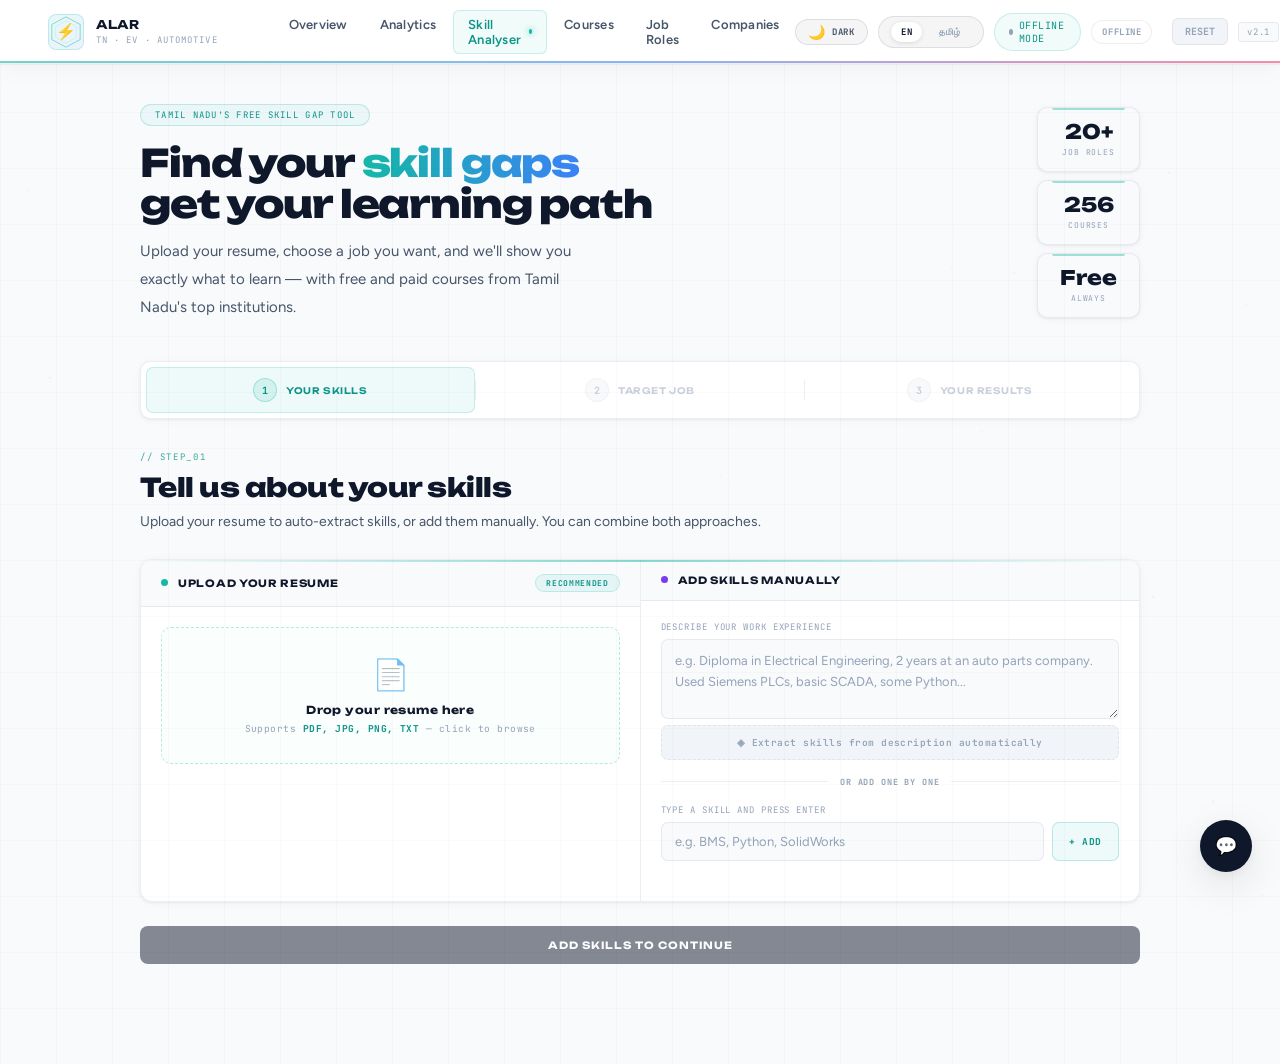
==== commit 80e16fb9: "version8-Final" ====
--- a/static/index.html
+++ b/static/index.html
@@ -3,13 +3,11 @@
 <head>
 <meta charset="UTF-8"/>
 <meta name="viewport" content="width=device-width, initial-scale=1.0"/>
-<title>SkillTech AI — Skill Gap Analyser</title>
+<title>ALAR — Skill Gap Analyser</title>
 <link rel="stylesheet" href="indexstyle.css"/>
+<link rel="stylesheet" href="theme-lang.css"/>
 </head>
 <body>
-
-<!-- CURSOR -->
-<div id="cursor"><div id="cursor-ring"></div><div id="cursor-dot"></div></div>
 
 <!-- PARTICLE CANVAS -->
 <canvas id="particle-canvas"></canvas>
@@ -28,30 +26,34 @@
       <div class="brand-inner">⚡</div>
     </div>
     <div>
-      <div class="brand-name">Skill<span>Tech</span></div>
+      <div class="brand-name">ALAR</div>
       <div class="brand-tag">TN · EV · Automotive</div>
     </div>
   </a>
   <div class="nav-sep"></div>
-  <nav class="nav-links">
+  <div class="nav-links">
     <a class="nl" href="overview.html">Overview</a>
     <a class="nl" href="industry-analytics.html">Analytics</a>
-    <a class="nl active nl-live" href="#">Skill Analyser</a>
+    <a class="nl active nl-live" href="#" onclick="return false;">Skill Analyser</a>
     <a class="nl" href="course-finder.html">Courses</a>
     <a class="nl" href="job-roles.html">Job Roles</a>
     <a class="nl" href="tn-companies.html">Companies</a>
-  </nav>
+  </div>
   <div class="nav-right">
+    <div id="st-theme-mount"></div>
+    <div id="st-lang-mount"></div>
     <div class="status-pill">
       <div id="sdot"></div>
       <span id="stext">Connecting…</span>
     </div>
-    <div class="ver-badge">v2.0</div>
+    <div class="mode-pill" id="modePill" onclick="toggleMode()" title="Toggle Online/OFFLINE">OFFLINE</div>
+    <button class="btn-reset" onclick="resetApp()" title="Reset all data and start over" style="margin-left: 10px; padding: 6px 12px; font-size: 10px; border-radius: 6px; background: var(--bg3); border: 1px solid var(--rim); color: var(--ink3); cursor: pointer; font-family: var(--f-code); font-weight: 700; text-transform: uppercase;">Reset</button>
+    <div class="ver-badge">v2.1</div>
   </div>
 </nav>
 
-<main style="position:relative;z-index:2;padding-top:64px;">
-<div style="position:absolute;inset:0;pointer-events:none;background-image:linear-gradient(rgba(15,23,42,.018) 1px,transparent 1px),linear-gradient(90deg,rgba(15,23,42,.018) 1px,transparent 1px);background-size:56px 56px;"></div>
+<main>
+<div style="position:absolute;inset:0;pointer-events:none;background-image:linear-gradient(rgba(15,23,42,.018) 1px,transparent 1px),linear-gradient(90deg,rgba(15,23,42,.018) 1px,transparent 1px);background-size:56px 56px;z-index:1;"></div>
 
 <div class="page">
 
@@ -71,17 +73,17 @@
 
   <!-- STEP BAR -->
   <div class="steps-bar" id="stepsBar">
-    <div class="step-btn active" data-step="1" onclick="goStep(1)">
+    <div class="step-btn active" data-step="1" id="stepBtn1" onclick="goStep(1)">
       <div class="step-circle"><span>1</span></div>
       <span class="step-text">Your Skills</span>
     </div>
     <div class="step-divider"></div>
-    <div class="step-btn" data-step="2" onclick="goStep(2)">
+    <div class="step-btn disabled" data-step="2" id="stepBtn2" onclick="goStep(2)">
       <div class="step-circle"><span>2</span></div>
       <span class="step-text">Target Job</span>
     </div>
     <div class="step-divider"></div>
-    <div class="step-btn" data-step="3" onclick="goStep(3)">
+    <div class="step-btn disabled" data-step="3" id="stepBtn3" onclick="goStep(3)">
       <div class="step-circle"><span>3</span></div>
       <span class="step-text">Your Results</span>
     </div>
@@ -106,8 +108,6 @@
             <span class="card-badge">Recommended</span>
           </div>
           <div class="split-col-body">
-
-            <!-- Drop zone -->
             <div class="drop-zone" id="dropZone">
               <input type="file" id="resumeFile" accept=".pdf,.jpg,.jpeg,.png,.txt"/>
               <span class="drop-icon">📄</span>
@@ -115,7 +115,6 @@
               <div class="drop-hint">Supports <b>PDF, JPG, PNG, TXT</b> — click to browse</div>
             </div>
 
-            <!-- Resume loading animation -->
             <div class="resume-loading" id="resumeLoading">
               <div class="rl-spinner">
                 <div class="rl-spinner-ring"></div>
@@ -124,29 +123,14 @@
               </div>
               <div class="rl-title">Reading your resume…</div>
               <div class="rl-steps" id="rlSteps">
-                <div class="rl-step" id="rlStep1">
-                  <div class="rl-step-icon">1</div>
-                  <span>Uploading file</span>
-                </div>
-                <div class="rl-step" id="rlStep2">
-                  <div class="rl-step-icon">2</div>
-                  <span>Extracting text</span>
-                </div>
-                <div class="rl-step" id="rlStep3">
-                  <div class="rl-step-icon">3</div>
-                  <span>Identifying skills</span>
-                </div>
-                <div class="rl-step" id="rlStep4">
-                  <div class="rl-step-icon">4</div>
-                  <span>Categorising results</span>
-                </div>
+                <div class="rl-step" id="rlStep1"><div class="rl-step-icon">1</div><span>Uploading file</span></div>
+                <div class="rl-step" id="rlStep2"><div class="rl-step-icon">2</div><span>Extracting text</span></div>
+                <div class="rl-step" id="rlStep3"><div class="rl-step-icon">3</div><span>Identifying skills</span></div>
+                <div class="rl-step" id="rlStep4"><div class="rl-step-icon">4</div><span>Categorising results</span></div>
               </div>
-              <div class="rl-bar-track">
-                <div class="rl-bar-fill" id="rlBar"></div>
-              </div>
+              <div class="rl-bar-track"><div class="rl-bar-fill" id="rlBar"></div></div>
             </div>
 
-            <!-- Upload success bar -->
             <div class="upload-bar" id="uploadBar">
               <span class="upload-bar-icon">✅</span>
               <div class="upload-bar-info">
@@ -156,7 +140,6 @@
               <button class="btn-remove" onclick="clearResume()">Remove</button>
             </div>
 
-            <!-- Skills found card -->
             <div class="skills-found-inline" id="skillsFoundCard">
               <div class="sfi-header">
                 <span class="sfi-icon">🧠</span>
@@ -171,7 +154,6 @@
           </div>
         </div>
 
-        <!-- Divider -->
         <div class="split-divider"></div>
 
         <!-- Right: Manual -->
@@ -202,7 +184,7 @@
     </div>
 
     <div class="nav-row">
-      <button class="btn-primary" onclick="goStep(2)">
+      <button class="btn-primary" id="continueToJobBtn" onclick="goToStep2()">
         Continue — Choose a Job Role &nbsp;▶
       </button>
     </div>
@@ -324,6 +306,48 @@
 </div><!-- /page -->
 </main>
 
+<!-- ═══════════════════════════════════════
+  FIX: examOverlay was referenced in JS but
+  never existed in the HTML — added here.
+════════════════════════════════════════ -->
+<div id="examOverlay" style="
+  display:none; position:fixed; inset:0; z-index:2000;
+  background:rgba(248,250,252,.98); backdrop-filter:blur(12px);
+  align-items:center; justify-content:center; padding:20px;
+  animation: fadeIn .3s ease both;
+">
+  <div style="width:100%;max-width:600px;background:var(--panel);border:1px solid var(--rim);border-radius:16px;box-shadow:var(--shadow-xl);overflow:hidden;display:flex;flex-direction:column;max-height:90vh;">
+    <div style="padding:20px 24px;border-bottom:1px solid var(--rim);background:var(--bg);display:flex;align-items:center;justify-content:space-between;">
+      <div>
+        <div style="font-family:var(--f-code);font-size:9px;color:var(--g2);letter-spacing:.15em;text-transform:uppercase;margin-bottom:4px;" id="examEyebrow">Assessment</div>
+        <div style="font-family:var(--f-disp);font-size:14px;font-weight:800;color:var(--ink);letter-spacing:.06em;text-transform:uppercase;" id="examTitle">Skill Verification</div>
+      </div>
+      <div style="font-family:var(--f-code);font-size:10px;color:var(--ink3);font-weight:700;" id="examProgress">Question 1</div>
+    </div>
+    <div style="padding:32px 24px;overflow-y:auto;flex:1;" id="examBody"><!-- dynamic --></div>
+    <div style="padding:16px 24px;border-top:1px solid var(--rim);display:flex;justify-content:flex-end;gap:12px;background:var(--bg);">
+      <button onclick="if(confirm('Quit? Progress will be lost.'))closeExamOverlay()" style="padding:10px 20px;border-radius:8px;border:1px solid var(--rim);background:var(--bg3);color:var(--ink3);font-family:var(--f-code);font-size:10px;font-weight:700;letter-spacing:.07em;text-transform:uppercase;cursor:pointer;">Quit</button>
+      <button id="examNextBtn" onclick="nextQuestion()" disabled style="padding:10px 24px;border-radius:8px;border:none;background:var(--ink);color:#fff;font-family:var(--f-disp);font-size:10px;font-weight:700;letter-spacing:.08em;text-transform:uppercase;cursor:pointer;transition:all .2s;opacity:.4;">Next &nbsp;▶</button>
+    </div>
+  </div>
+</div>
+<style>
+#examOverlay.show { display: flex !important; }
+#examNextBtn:not(:disabled) { opacity: 1 !important; }
+.exam-opt {
+  width:100%; padding:14px 18px; text-align:left; background:var(--bg);
+  border:1.5px solid var(--rim); border-radius:10px; font-family:var(--f-ui);
+  font-size:14px; font-weight:500; color:var(--ink2); cursor:pointer;
+  transition:all .18s; display:flex; align-items:center; gap:12px; outline:none;
+}
+.exam-opt:hover { border-color:var(--g); background:rgba(20,184,166,.04); color:var(--ink); transform:translateX(4px); }
+.exam-opt.selected { border-color:var(--g); background:rgba(20,184,166,.08); color:var(--g2); box-shadow:0 0 0 3px rgba(20,184,166,.1); }
+.exam-opt-idx { width:22px;height:22px;border-radius:6px;background:var(--bg3);display:flex;align-items:center;justify-content:center;font-family:var(--f-code);font-size:10px;font-weight:700;color:var(--ink3);flex-shrink:0; }
+.exam-opt.selected .exam-opt-idx { background:var(--g2); color:#fff; }
+.step-btn.disabled { opacity: 0.5; cursor: not-allowed; pointer-events: none; }
+.step-btn.disabled .step-circle { background: var(--bg3); border-color: var(--rim); color: var(--ink3); }
+</style>
+
 <!-- CHAT FAB -->
 <button id="chatFab" onclick="toggleChat()">
   💬<div class="fab-dot" id="fabDot"></div>
@@ -334,7 +358,7 @@
   <div class="chat-head">
     <div class="chat-av">AI</div>
     <div>
-      <div class="chat-name">SKILLTECH ASSISTANT</div>
+      <div class="chat-name">ALAR ASSISTANT</div>
       <div class="chat-status" id="chatStatus">● ONLINE AND READY</div>
     </div>
     <button class="chat-x" onclick="toggleChat()">×</button>
@@ -342,7 +366,7 @@
   <div class="chat-msgs" id="chatMsgs">
     <div class="cmsg ai">
       <div class="c-av">AI</div>
-      <div class="c-bub">Hi! 👋 I'm your SkillTech career assistant.
+      <div class="c-bub">Hi! 👋 I'm your Alar career assistant.
 
 I can help with career advice, course recommendations, EV industry info, resume tips, and more.
 
@@ -367,6 +391,8 @@
 'use strict';
 
 const API = 'http://localhost:8000';
+const MODE_KEY = 'st_mode';
+let onlineMode = localStorage.getItem(MODE_KEY) || 'offline';
 
 const ROLES = [
   {id:'ev-bat',   icon:'⚡', name:'EV Battery Engineer',        cat:'EV / Automotive'},
@@ -408,53 +434,258 @@
   'IT & Software':'cat-it','Safety & Standards':'cat-safety','Soft Skills':'cat-soft',
 };
 
-const SKILL_KEYWORDS = [
-  'EV battery','BMS','battery management','motor control','charging systems','electric vehicle','EV powertrain',
-  'inverter','converter','power electronics','BLDC','lithium ion','battery pack','cell balancing',
-  'regenerative braking','onboard charger','DC-DC converter',
-  'PLC','SCADA','HMI','robotics','automation','DCS','pneumatics','hydraulics','servo motor',
-  'VFD','variable frequency drive','motion control','industrial automation','relay logic','ladder logic','PID control',
-  'CNC','CAD','CAM','SolidWorks','AutoCAD','welding','fabrication','machining','lathe',
-  'GD&T','metrology','quality control','lean manufacturing','kaizen','six sigma','FMEA','production planning',
-  'transformer','switchgear','circuit breaker','substation','transmission','distribution',
-  'electrical maintenance','power distribution','relay','protection system','earthing','load flow','power factor',
-  'Python','MATLAB','LabVIEW','embedded systems','microcontroller','Arduino','Raspberry Pi',
-  'IoT','data analysis','machine learning','C programming','C++','Java','SQL',
-  'ISO','IATF','OHSAS','safety management','OSHA','fire safety','risk assessment',
-  'work permit','PPE','5S','audit','quality assurance','QA','QC','testing',
-  'teamwork','communication','leadership','problem solving','time management','project management',
-  'analytical','multitasking','documentation','reporting','supervision','training',
-];
+const SKILL_DATABASE = {
+  "EV & Electrical": ["EV battery","BMS","battery management","motor control","charging systems","electric vehicle","EV powertrain","inverter","converter","power electronics","BLDC","lithium ion","battery pack","cell balancing","regenerative braking","onboard charger","DC-DC converter"],
+  "Automation & Controls": ["PLC","SCADA","HMI","robotics","automation","DCS","pneumatics","hydraulics","servo motor","VFD","variable frequency drive","motion control","industrial automation","relay logic","ladder logic","PID control"],
+  "Mechanical": ["CNC","CAD","CAM","SolidWorks","AutoCAD","welding","fabrication","machining","lathe","GD&T","metrology","quality control","lean manufacturing","kaizen","six sigma","FMEA","production planning"],
+  "Power Systems": ["transformer","switchgear","circuit breaker","substation","transmission","distribution","electrical maintenance","power distribution","relay","protection system","earthing","load flow","power factor"],
+  "IT & Software": ["Python","MATLAB","LabVIEW","embedded systems","microcontroller","Arduino","Raspberry Pi","IoT","data analysis","machine learning","C programming","C++","Java","SQL"],
+  "Safety & Standards": ["ISO","IATF","OHSAS","safety management","OSHA","fire safety","risk assessment","work permit","PPE","5S","audit","quality assurance","QA","QC","testing"],
+  "Soft Skills": ["teamwork","communication","leadership","problem solving","time management","project management","analytical","multitasking","documentation","reporting","supervision","training"],
+};
+
+const SKILL_KEYWORDS = Object.values(SKILL_DATABASE).flat();
 
 /* ── STATE ── */
-let resumeText='',resumeSkills=[],resumeSkillsByCategory={};
-let manualSkills=[],allGapItems=[],lastData=null;
-let chatHistory=[],chatOpen=false,currentStep=1,selectedRole=null;
+let resumeText='', resumeSkills=[], resumeSkillsByCategory={};
+let manualSkills=[], allGapItems=[], lastData=null;
+let chatHistory=[], chatOpen=false, currentStep=1, selectedRole=null;
+let industryScore=0;
+
+/* ── EXAM STATE ── */
+let examType='industry';
+let examQuestions=[];
+let currentQIdx=0;
+let examAnswers=[];
+let skillTests=[];
+let verifiedSkills=[];
 
 /* ── INIT ── */
-document.addEventListener('DOMContentLoaded',()=>{
-  checkHealth();buildRoleGrid();setupDrop();setupChat();
-  document.getElementById('skillInp').addEventListener('keydown',e=>{if(e.key==='Enter'){e.preventDefault();addSkill();}});
+document.addEventListener('DOMContentLoaded', () => {
+  checkHealth(); buildRoleGrid(); setupDrop(); setupChat();
+  document.getElementById('skillInp').addEventListener('keydown', e => {
+    if (e.key === 'Enter') { e.preventDefault(); addSkill(); }
+  });
+  updateModeUI();
+  checkVerification();
+
+  // Check for jump signal from test.html
+  const jumpTo = localStorage.getItem('alar_jump_to_step');
+  if (jumpTo === '2') {
+    localStorage.removeItem('alar_jump_to_step');
+    setTimeout(() => goStep(2), 100);
+  }
 });
 
-/* ── CURSOR ── */
-const cursor=document.getElementById('cursor'),ring=document.getElementById('cursor-ring');
-let mx=-100,my=-100,rx=-100,ry=-100;
-document.addEventListener('mousemove',e=>{mx=e.clientX;my=e.clientY;cursor.style.left=mx+'px';cursor.style.top=my+'px';});
-(function ac(){rx+=(mx-rx)*.12;ry+=(my-ry)*.12;ring.style.transform=`translate(${rx-mx}px,${ry-my}px)`;requestAnimationFrame(ac);})();
-document.querySelectorAll('a,button,.role-card,.drop-zone,.holo-card').forEach(el=>{
-  el.addEventListener('mouseenter',()=>cursor.classList.add('cursor-expand'));
-  el.addEventListener('mouseleave',()=>cursor.classList.remove('cursor-expand'));
-});
-
-/* ── PARTICLES ── */
+/* ── NAV GUARD ── */
+
+function checkVerification() {
+  const verified = JSON.parse(localStorage.getItem('alar_verified_skills') || '[]');
+  const timestamp = localStorage.getItem('alar_verified_timestamp');
+  const now = Date.now();
+  const isVerified = verified.length > 0 && timestamp && (now - parseInt(timestamp) < 3600000);
+
+  // Update step buttons
+  const s2 = document.getElementById('stepBtn2');
+  const s3 = document.getElementById('stepBtn3');
+  if (s2) s2.classList.toggle('disabled', !isVerified);
+  if (s3) s3.classList.toggle('disabled', !isVerified);
+
+  const btn = document.getElementById('continueToJobBtn');
+  if (!btn) return;
+
+  const hasSkills = (resumeSkills && resumeSkills.length > 0) || (manualSkills && manualSkills.length > 0);
+
+  if (isVerified) {
+    btn.innerHTML = 'Continue — Choose a Job Role &nbsp;▶';
+    btn.style.background = 'var(--g)';
+    btn.style.opacity = '1';
+    btn.classList.remove('verify-pulse');
+    btn.disabled = false;
+    industryScore = parseInt(localStorage.getItem('alar_industry_score') || '0');
+    
+    // Restore verified skills
+    resumeSkills = verified;
+    manualSkills = [];
+    
+    // Reconstruct a simple category for display if we don't have one
+    if (!resumeSkillsByCategory || Object.keys(resumeSkillsByCategory).length === 0) {
+      resumeSkillsByCategory = { "Verified Skills": verified };
+    }
+    
+    renderManualTags();
+    renderSkillsFoundCard(resumeSkillsByCategory, verified.length);
+  } else if (hasSkills) {
+    btn.innerHTML = '⚡ &nbsp;Start Skill Verification';
+    btn.style.background = '';
+    btn.style.opacity = '1';
+    btn.classList.add('verify-pulse');
+    btn.disabled = false;
+  } else {
+    btn.innerHTML = 'Add Skills to Continue';
+    btn.style.background = 'var(--ink)';
+    btn.style.opacity = '0.5';
+    btn.classList.remove('verify-pulse');
+    btn.disabled = true;
+  }
+}
+
+function goToStep2() {
+  const verified = JSON.parse(localStorage.getItem('alar_verified_skills') || '[]');
+  const timestamp = localStorage.getItem('alar_verified_timestamp');
+  const now = Date.now();
+  if (verified.length > 0 && timestamp && (now - parseInt(timestamp) < 3600000)) {
+    goStep(2);
+  } else {
+    startVerification();
+  }
+}
+
+function resetApp() {
+  if (confirm('Reset everything? This clears all skills and verification data.')) {
+    ['alar_verified_skills','alar_verified_timestamp','alar_industry_score','alar_temp_skills']
+      .forEach(k => localStorage.removeItem(k));
+    window.location.reload();
+  }
+}
+
+/* ── VERIFICATION ── redirects to test.html ── */
+async function startVerification() {
+  const allCurrentSkills = [...new Set([...resumeSkills, ...manualSkills])];
+  if (!allCurrentSkills.length) return showToast('Please add or extract some skills first', 'err');
+
+  const loader = document.createElement('div');
+  loader.className = 'loading-overlay';
+  loader.innerHTML = `<div class="loading-spinner"></div><div class="loading-text">Preparing Verification Portal…</div>`;
+  document.body.appendChild(loader);
+
+  localStorage.setItem('alar_temp_skills', JSON.stringify(allCurrentSkills));
+  setTimeout(() => { window.location.href = 'test.html'; }, 700);
+}
+
+/* ── EXAM OVERLAY (inline fallback, used only if test.html unavailable) ── */
+function showExamOverlay() {
+  const el = document.getElementById('examOverlay');
+  el.classList.add('show');
+  el.style.display = 'flex';
+}
+
+function closeExamOverlay() {
+  const el = document.getElementById('examOverlay');
+  el.classList.remove('show');
+  el.style.display = 'none';
+}
+
+function renderExamQuestion() {
+  const q = examQuestions[currentQIdx];
+  const isLast = currentQIdx === examQuestions.length - 1;
+  const nextBtn = document.getElementById('examNextBtn');
+  nextBtn.textContent = isLast ? 'Finish ✓' : 'Next ▶';
+  nextBtn.disabled = true;
+
+  const sectionLabel = examType === 'industry'
+    ? `Industry 4.0 Fundamentals`
+    : `Skill Test: ${examQuestions[0]?.skill_name || ''}`;
+  document.getElementById('examEyebrow').textContent = examType === 'industry' ? 'Part 1 of 2' : `Part 2 — Skill ${currentSkillTestIdx + 1}/${skillTests.length}`;
+  document.getElementById('examTitle').textContent = sectionLabel;
+  document.getElementById('examProgress').textContent = `Q ${currentQIdx + 1} / ${examQuestions.length}`;
+
+  document.getElementById('examBody').innerHTML = `
+    <div style="font-family:var(--f-disp);font-size:16px;font-weight:700;color:var(--ink);line-height:1.4;margin-bottom:24px;letter-spacing:-.01em">${esc(q.question)}</div>
+    <div style="display:flex;flex-direction:column;gap:10px">
+      ${q.options.map((opt, i) => `
+        <button class="exam-opt" onclick="selectExamOption(${i})">
+          <div class="exam-opt-idx">${String.fromCharCode(65 + i)}</div>
+          <span>${esc(opt)}</span>
+        </button>`).join('')}
+    </div>`;
+}
+
+let currentSkillTestIdx = 0;
+
+function selectExamOption(idx) {
+  examAnswers[currentQIdx] = idx;
+  document.querySelectorAll('.exam-opt').forEach((b, i) => b.classList.toggle('selected', i === idx));
+  document.getElementById('examNextBtn').disabled = false;
+}
+
+function nextQuestion() {
+  if (examAnswers[currentQIdx] === undefined) return;
+
+  if (currentQIdx < examQuestions.length - 1) {
+    currentQIdx++;
+    renderExamQuestion();
+    return;
+  }
+
+  // End of section
+  if (examType === 'industry') {
+    industryScore = examAnswers.reduce((acc, ans, i) => acc + (ans === examQuestions[i].answer_idx ? 1 : 0), 0);
+    localStorage.setItem('alar_industry_score', industryScore);
+
+    if (skillTests.length > 0) {
+      currentSkillTestIdx = 0;
+      _loadSkillTest(0);
+    } else {
+      _finishAllExams();
+    }
+  } else {
+    const st = skillTests[currentSkillTestIdx];
+    st.score = examAnswers.reduce((acc, ans, i) => acc + (ans === examQuestions[i].answer_idx ? 1 : 0), 0);
+
+    if (currentSkillTestIdx < skillTests.length - 1) {
+      currentSkillTestIdx++;
+      _loadSkillTest(currentSkillTestIdx);
+    } else {
+      _finishAllExams();
+    }
+  }
+}
+
+function _loadSkillTest(idx) {
+  const test = skillTests[idx];
+  examType = 'skills';
+  examQuestions = test.questions.map(q => ({ ...q, skill_name: test.skill }));
+  currentQIdx = 0;
+  examAnswers = [];
+  renderExamQuestion();
+}
+
+function _finishAllExams() {
+  closeExamOverlay();
+  verifiedSkills = skillTests.filter(t => (t.score || 0) >= 2).map(t => t.skill);
+
+  /* FIX: properly save to localStorage so checkVerification() reads it */
+  localStorage.setItem('alar_verified_skills', JSON.stringify(verifiedSkills));
+  localStorage.setItem('alar_verified_timestamp', Date.now().toString());
+
+  resumeSkills = verifiedSkills;
+  manualSkills = [];
+  renderManualTags();
+
+  if (Object.keys(resumeSkillsByCategory).length) {
+    const filteredCat = {};
+    for (const [cat, skills] of Object.entries(resumeSkillsByCategory)) {
+      const matched = skills.filter(s => verifiedSkills.includes(s));
+      if (matched.length) filteredCat[cat] = matched;
+    }
+    resumeSkillsByCategory = filteredCat;
+    renderSkillsFoundCard(resumeSkillsByCategory, verifiedSkills.length);
+  }
+
+  checkVerification();
+  showToast(`✓ ${verifiedSkills.length} skills verified — ready for analysis!`, 'ok');
+  goStep(2);
+}
+
+/* ── PARTICLE CANVAS ── */
 (function(){
   const c=document.getElementById('particle-canvas'),ctx=c.getContext('2d');
   let W,H,pts=[];
   const r=()=>{W=c.width=innerWidth;H=c.height=innerHeight;};
-  r();window.addEventListener('resize',r);
-  for(let i=0;i<70;i++)pts.push({x:Math.random()*innerWidth,y:Math.random()*innerHeight,vx:(Math.random()-.5)*.3,vy:(Math.random()-.5)*.3,r:Math.random()*1.3+.3,col:['#14b8a6','#3b82f6','#f43f6e','#f59e0b'][Math.floor(Math.random()*4)],a:Math.random()*.14+.04});
-  let pmx=0,pmy=0;document.addEventListener('mousemove',e=>{pmx=e.clientX;pmy=e.clientY;});
+  r(); window.addEventListener('resize',r);
+  for(let i=0;i<70;i++) pts.push({x:Math.random()*innerWidth,y:Math.random()*innerHeight,vx:(Math.random()-.5)*.3,vy:(Math.random()-.5)*.3,r:Math.random()*1.3+.3,col:['#14b8a6','#3b82f6','#f43f6e','#f59e0b'][Math.floor(Math.random()*4)],a:Math.random()*.14+.04});
+  let pmx=0,pmy=0; document.addEventListener('mousemove',e=>{pmx=e.clientX;pmy=e.clientY;});
   function draw(){
     ctx.clearRect(0,0,W,H);
     for(let i=0;i<pts.length;i++){
@@ -466,28 +697,41 @@
       ctx.beginPath();ctx.arc(pts[i].x,pts[i].y,pts[i].r,0,Math.PI*2);ctx.fillStyle=pts[i].col;ctx.globalAlpha=pts[i].a;ctx.fill();ctx.globalAlpha=1;
     }
     requestAnimationFrame(draw);
-  }draw();
+  } draw();
 })();
 
-/* ── HEALTH CHECK ── */
+/* ── HEALTH ── */
 async function checkHealth(){
   try{
     const d=await fetch(`${API}/api/health`).then(r=>r.json());
     const dot=document.getElementById('sdot'),txt=document.getElementById('stext');
-    dot.style.cssText='width:6px;height:6px;border-radius:50%;background:var(--g);box-shadow:0 0 6px var(--g);animation:blink 2s ease infinite;';
+    dot.className='live';
     txt.textContent=d.model_loaded?'MODEL READY':'SERVER READY';
     document.getElementById('chatStatus').textContent='● ONLINE AND READY';
-  }catch{document.getElementById('stext').textContent='OFFLINE MODE';}
-}
-
-/* ── STEP NAVIGATION ── */
+  }catch{
+    document.getElementById('stext').textContent='OFFLINE MODE';
+  }
+}
+
+/* ── STEP NAV ── */
 function goStep(n){
+  const verified = JSON.parse(localStorage.getItem('alar_verified_skills') || '[]');
+  const timestamp = localStorage.getItem('alar_verified_timestamp');
+  const now = Date.now();
+  const isVerified = verified.length > 0 && timestamp && (now - parseInt(timestamp) < 3600000);
+
+  if (n > 1 && !isVerified) {
+    showToast('Please complete skill verification first', 'err');
+    return;
+  }
+
   currentStep=n;
   document.querySelectorAll('.step-panel').forEach(p=>p.classList.remove('active'));
   document.getElementById('step'+n).classList.add('active');
   document.querySelectorAll('.step-btn').forEach(b=>{
-    const sn=parseInt(b.dataset.step);b.classList.remove('active','done');
-    if(sn===n)b.classList.add('active');else if(sn<n)b.classList.add('done');
+    const sn=parseInt(b.dataset.step); b.classList.remove('active','done');
+    if(sn===n) b.classList.add('active');
+    else if(sn<n) b.classList.add('done');
   });
   document.querySelectorAll('.step-btn.done .step-circle').forEach(c=>c.innerHTML='✓');
   window.scrollTo({top:0,behavior:'smooth'});
@@ -495,22 +739,27 @@
 
 /* ── ROLE GRID ── */
 function buildRoleGrid(q){
-  const grid=document.getElementById('roleGrid');grid.innerHTML='';
-  const f=(q||'').toLowerCase();let shown=0;
+  const grid=document.getElementById('roleGrid'); grid.innerHTML='';
+  const f=(q||'').toLowerCase(); let shown=0;
   ROLES.forEach(r=>{
-    if(f&&!r.name.toLowerCase().includes(f)&&!r.cat.toLowerCase().includes(f))return;
-    const c=document.createElement('div');c.className='role-card'+(selectedRole===r.id?' selected':'');
+    if(f&&!r.name.toLowerCase().includes(f)&&!r.cat.toLowerCase().includes(f)) return;
+    const c=document.createElement('div'); c.className='role-card'+(selectedRole===r.id?' selected':'');
     c.innerHTML=`<div class="role-icon">${r.icon}</div><div class="role-name">${r.name}</div><div class="role-cat">${r.cat}</div>`;
-    c.onclick=()=>pickRole(r.id,c);grid.appendChild(c);shown++;
+    c.onclick=()=>pickRole(r.id,c); grid.appendChild(c); shown++;
   });
-  if(!shown)grid.innerHTML='<div style="font-family:var(--f-code);font-size:9px;color:var(--ink3);grid-column:1/-1;padding:8px 0;letter-spacing:.05em">No roles match — try different keywords</div>';
+  if(!shown) grid.innerHTML='<div style="font-family:var(--f-code);font-size:9px;color:var(--ink3);grid-column:1/-1;padding:8px 0;letter-spacing:.05em">No roles match — try different keywords</div>';
 }
 function filterRoles(q){buildRoleGrid(q);}
 function pickRole(id,el){
   selectedRole=id;
-  document.querySelectorAll('.role-card').forEach(c=>c.classList.remove('selected'));el.classList.add('selected');
+  document.querySelectorAll('.role-card').forEach(c=>c.classList.remove('selected')); el.classList.add('selected');
   const jd=JD[id];
-  if(jd){document.getElementById('jdInput').value=jd;document.getElementById('jdBadge').style.display='';const inp=document.getElementById('jdInput');inp.style.borderColor='var(--g)';setTimeout(()=>inp.style.borderColor='',900);}
+  if(jd){
+    document.getElementById('jdInput').value=jd;
+    document.getElementById('jdBadge').style.display='';
+    const inp=document.getElementById('jdInput'); inp.style.borderColor='var(--g)';
+    setTimeout(()=>inp.style.borderColor='',900);
+  }
 }
 
 /* ── FILE DROP ── */
@@ -522,28 +771,23 @@
   inp.addEventListener('change',()=>{if(inp.files[0])handleFile(inp.files[0]);});
 }
 
-/* ── RESUME LOADING UI ── */
 function showResumeLoading(){
   document.getElementById('dropZone').style.display='none';
   document.getElementById('uploadBar').classList.remove('show');
   document.getElementById('skillsFoundCard').classList.remove('show');
-  const rl=document.getElementById('resumeLoading');rl.classList.add('show');
-  // reset steps
+  const rl=document.getElementById('resumeLoading'); rl.classList.add('show');
   ['rlStep1','rlStep2','rlStep3','rlStep4'].forEach(id=>{
-    const el=document.getElementById(id);el.classList.remove('active','done');
+    const el=document.getElementById(id); el.classList.remove('active','done');
   });
   document.getElementById('rlBar').style.width='0%';
 }
 
 function advanceResumeStep(stepNum, progress){
   ['rlStep1','rlStep2','rlStep3','rlStep4'].forEach((id,i)=>{
-    const el=document.getElementById(id);
-    el.classList.remove('active','done');
-    if(i+1<stepNum) el.classList.add('done');
-    else if(i+1===stepNum) el.classList.add('active');
-    // update icons
+    const el=document.getElementById(id); el.classList.remove('active','done');
     const icon=el.querySelector('.rl-step-icon');
-    if(i+1<stepNum) icon.textContent='✓';
+    if(i+1<stepNum){el.classList.add('done');icon.textContent='✓';}
+    else if(i+1===stepNum){el.classList.add('active');icon.textContent=(i+1).toString();}
     else icon.textContent=(i+1).toString();
   });
   document.getElementById('rlBar').style.width=progress+'%';
@@ -554,66 +798,152 @@
 }
 
 async function handleFile(file){
-  showResumeLoading();
-  setLoad(true);
-
-  // Simulate step progression during upload
-  advanceResumeStep(1, 15);
-  await delay(300);
-  advanceResumeStep(2, 35);
-
-  const form=new FormData();form.append('file',file);
+  showResumeLoading(); setLoad(true);
+  advanceResumeStep(1,15); await delay(250); advanceResumeStep(2,35);
   try{
-    // Fire the actual request
-    const fetchPromise = fetch(`${API}/api/upload-resume`,{method:'POST',body:form});
-
-    // Advance UI while waiting
-    await delay(600);
-    advanceResumeStep(3, 65);
-    const resp = await fetchPromise;
-    if(!resp.ok)throw new Error(await safeErr(resp));
-
-    advanceResumeStep(4, 88);
-    await delay(300);
-
-    const d=await resp.json();
-    resumeText=d.text;resumeSkills=d.flat_skills;resumeSkillsByCategory=d.skills;
-
-    advanceResumeStep(4, 100);
-    await delay(280);
-
-    hideResumeLoading();
-    document.getElementById('dropZone').style.display='';
-    document.getElementById('uploadName').textContent=d.filename;
-    document.getElementById('uploadCount').textContent=`${d.total_skills} skills extracted across ${Object.keys(d.skills).length} categories`;
-    document.getElementById('uploadBar').classList.add('show');
-    renderSkillsFoundCard(d.skills,d.total_skills);
-    showToast(`✓ ${d.total_skills} skills found in resume`,'ok');
+    if(onlineMode==='online'){
+      const text=await ocrExtract(file);
+      advanceResumeStep(3,65);
+      if(!text.trim()) throw new Error('No text detected by OCR');
+      resumeText=text;
+      const found=extractSkillsLocal(text);
+      const flat=Object.values(found).flat();
+      resumeSkills=flat; resumeSkillsByCategory=found;
+      advanceResumeStep(4,100); await delay(240);
+      hideResumeLoading(); document.getElementById('dropZone').style.display='';
+      document.getElementById('uploadName').textContent=file.name;
+      document.getElementById('uploadCount').textContent=`${flat.length} skills extracted across ${Object.keys(found).length} categories`;
+      document.getElementById('uploadBar').classList.add('show');
+      renderSkillsFoundCard(found,flat.length);
+      
+      // Clear old verification to ensure user takes the test for new skills
+      localStorage.removeItem('alar_verified_skills');
+      localStorage.removeItem('alar_verified_timestamp');
+      
+      checkVerification();
+      try{ await fetch(`${API}/api/collect-skills`,{method:'POST',headers:{'Content-Type':'application/json'},body:JSON.stringify({skills:flat})}); }catch{}
+      showToast(`✓ ${flat.length} skills found (online OCR)`,'ok');
+      
+      // Auto-take to test after short delay
+      if(flat.length > 0) {
+        setTimeout(() => {
+          showToast('Taking you to skill verification...', 'ok');
+          setTimeout(goToStep2, 1000);
+        }, 1500);
+      }
+    } else {
+      const form=new FormData(); form.append('file',file);
+      const fetchPromise=fetch(`${API}/api/upload-resume`,{method:'POST',body:form});
+      await delay(600); advanceResumeStep(3,65);
+      const resp=await fetchPromise; if(!resp.ok) throw new Error(await safeErr(resp));
+      advanceResumeStep(4,88); await delay(300);
+      const d=await resp.json();
+      resumeText=d.text; resumeSkills=d.flat_skills; resumeSkillsByCategory=d.skills;
+      advanceResumeStep(4,100); await delay(240);
+      hideResumeLoading(); document.getElementById('dropZone').style.display='';
+      document.getElementById('uploadName').textContent=d.filename;
+      document.getElementById('uploadCount').textContent=`${d.total_skills} skills extracted across ${Object.keys(d.skills).length} categories`;
+      document.getElementById('uploadBar').classList.add('show');
+      renderSkillsFoundCard(d.skills,d.total_skills);
+
+      // Clear old verification to ensure user takes the test for new skills
+      localStorage.removeItem('alar_verified_skills');
+      localStorage.removeItem('alar_verified_timestamp');
+
+      checkVerification();
+      try{ await fetch(`${API}/api/collect-skills`,{method:'POST',headers:{'Content-Type':'application/json'},body:JSON.stringify({skills:d.flat_skills})}); }catch{}
+      showToast(`✓ ${d.total_skills} skills found`,'ok');
+
+      // Auto-take to test after short delay
+      if(d.total_skills > 0) {
+        setTimeout(() => {
+          showToast('Taking you to skill verification...', 'ok');
+          setTimeout(goToStep2, 1000);
+        }, 1500);
+      }
+    }
   }catch(e){
-    hideResumeLoading();
-    document.getElementById('dropZone').style.display='';
+    hideResumeLoading(); document.getElementById('dropZone').style.display='';
     showToast(`✗ ${e.message}`,'err');
-  }finally{setLoad(false);}
+  }finally{ setLoad(false); }
+}
+
+async function ocrExtract(file){
+  const form=new FormData();
+  form.append('file',file); form.append('apikey','helloworld');
+  form.append('language','eng'); form.append('isTable','false');
+  const resp=await fetch('https://api.ocr.space/parse/image',{method:'POST',body:form});
+  if(!resp.ok) throw new Error('OCR request failed');
+  const j=await resp.json();
+  return (j.ParsedResults&&j.ParsedResults[0]&&j.ParsedResults[0].ParsedText)||'';
+}
+
+function extractSkillsLocal(text){
+  const t=(text||'').toLowerCase();
+  const byCat={};
+  for(const [cat,arr] of Object.entries(SKILL_DATABASE)){
+    const matches=arr.filter(s=>t.includes(s.toLowerCase()));
+    if(matches.length) byCat[cat]=matches;
+  }
+  return byCat;
 }
 
 function delay(ms){return new Promise(r=>setTimeout(r,ms));}
 
 function clearResume(){
-  resumeText='';resumeSkills=[];resumeSkillsByCategory={};
+  resumeText=''; resumeSkills=[]; resumeSkillsByCategory={};
   document.getElementById('uploadBar').classList.remove('show');
   document.getElementById('skillsFoundCard').classList.remove('show');
   document.getElementById('resumeFile').value='';
+  checkVerification();
   showToast('Resume removed','');
 }
 
-function renderSkillsFoundCard(skillsByCategory,total){
+function renderSkillsFoundCard(skillsByCategory, total){
+  const verified=JSON.parse(localStorage.getItem('alar_verified_skills')||'[]');
+  const isAllVerified = verified.length > 0 && verified.length >= total;
+  
   const card=document.getElementById('skillsFoundCard'),body=document.getElementById('sfcBody');
-  document.getElementById('sfcTotal').textContent=total;body.innerHTML='';
-  Object.entries(skillsByCategory).forEach(([cat,skills],i)=>{
-    if(!skills.length)return;
+  const titleEl = document.querySelector('.sfi-title');
+  const subEl = document.querySelector('.sfi-sub');
+  const iconEl = document.querySelector('.sfi-icon');
+
+  if (verified.length > 0) {
+    titleEl.textContent = 'Verified Skills Dashboard';
+    subEl.textContent = 'Only passed skills are shown here';
+    iconEl.textContent = '🛡️';
+    card.style.borderColor = 'var(--g)';
+    card.style.background = 'rgba(20,184,166,0.03)';
+  } else {
+    titleEl.textContent = 'Skills extracted';
+    subEl.textContent = 'Used for your gap analysis';
+    iconEl.textContent = '🧠';
+    card.style.borderColor = '';
+    card.style.background = '';
+  }
+
+  document.getElementById('sfcTotal').textContent=total; body.innerHTML='';
+  
+  // Filter categories to only show verified skills if any exist
+  const displayCategories = {};
+  if (verified.length > 0) {
+    Object.entries(skillsByCategory).forEach(([cat, skills]) => {
+      const filtered = skills.filter(s => verified.includes(s));
+      if (filtered.length > 0) displayCategories[cat] = filtered;
+    });
+  } else {
+    Object.assign(displayCategories, skillsByCategory);
+  }
+
+  Object.entries(displayCategories).forEach(([cat,skills],i)=>{
+    if(!skills.length) return;
     const cls=CAT_COLOUR[cat]||'cat-it';
-    const sec=document.createElement('div');sec.className='sfc-cat';
-    sec.innerHTML=`<div class="sfc-cat-label">${catIcon(cat)} ${cat}<div class="sfc-cat-bar"></div><span style="font-size:9px;font-weight:700;color:var(--ink3)">${skills.length}</span></div><div class="sfc-tags">${skills.map((s,j)=>`<span class="sfc-tag ${cls}" style="animation-delay:${(i*skills.length+j)*.04}s">${esc(s)}</span>`).join('')}</div>`;
+    const sec=document.createElement('div'); sec.className='sfc-cat';
+    sec.innerHTML=`<div class="sfc-cat-label">${catIcon(cat)} ${cat}<div class="sfc-cat-bar"></div><span style="font-size:9px;font-weight:700;color:var(--ink3)">${skills.length}</span></div>
+      <div class="sfc-tags">${skills.map((s,j)=>{
+        const isV=verified.includes(s);
+        return `<span class="sfc-tag ${cls}" style="animation-delay:${(i*skills.length+j)*.04}s">${esc(s)}${isV?' <small style="opacity:.7;font-size:8px">✓</small>':''}</span>`;
+      }).join('')}</div>`;
     body.appendChild(sec);
   });
   card.classList.add('show');
@@ -622,72 +952,108 @@
 
 /* ── MANUAL SKILLS ── */
 function addSkill(){
-  const inp=document.getElementById('skillInp');const raw=inp.value.trim();if(!raw)return;
-  raw.split(',').map(s=>s.trim()).filter(Boolean).forEach(s=>{if(!manualSkills.map(x=>x.toLowerCase()).includes(s.toLowerCase()))manualSkills.push(s);});
-  inp.value='';renderManualTags();
-}
-function removeSkill(i){manualSkills.splice(i,1);renderManualTags();}
+  const inp=document.getElementById('skillInp'); const raw=inp.value.trim(); if(!raw)return;
+  raw.split(',').map(s=>s.trim()).filter(Boolean).forEach(s=>{
+    if(!manualSkills.map(x=>x.toLowerCase()).includes(s.toLowerCase())) manualSkills.push(s);
+  });
+  inp.value=''; renderManualTags(); checkVerification();
+}
+function removeSkill(i){manualSkills.splice(i,1);renderManualTags();checkVerification();}
 function renderManualTags(){
+  const verified=JSON.parse(localStorage.getItem('alar_verified_skills')||'[]');
   const pool=document.getElementById('tagCloud'),note=document.getElementById('tagNote');
   pool.innerHTML='';
-  manualSkills.forEach((s,i)=>{const t=document.createElement('span');t.className='m-tag';t.style.animationDelay=(i*.03)+'s';t.innerHTML=`${esc(s)}<span class="m-tag-x" onclick="removeSkill(${i})">×</span>`;pool.appendChild(t);});
+  manualSkills.forEach((s,i)=>{
+    const isV=verified.includes(s);
+    const t=document.createElement('span'); t.className='m-tag'; t.style.animationDelay=(i*.03)+'s';
+    t.innerHTML=`${esc(s)}${isV?' <small style="opacity:.7;font-size:8px">✓</small>':''}<span class="m-tag-x" onclick="removeSkill(${i})">×</span>`;
+    pool.appendChild(t);
+  });
   note.textContent=manualSkills.length?`${manualSkills.length} skill${manualSkills.length>1?'s':''} added manually`:'';
 }
 function parseDesc(){
-  const d=document.getElementById('manualDesc').value.trim();if(!d)return showToast('Write a description first','err');
-  const lower=d.toLowerCase();let n=0;
-  SKILL_KEYWORDS.forEach(k=>{if(lower.includes(k.toLowerCase())&&!manualSkills.map(x=>x.toLowerCase()).includes(k.toLowerCase())){manualSkills.push(k);n++;}});
-  renderManualTags();
+  const d=document.getElementById('manualDesc').value.trim(); if(!d) return showToast('Write a description first','err');
+  const lower=d.toLowerCase(); let n=0;
+  SKILL_KEYWORDS.forEach(k=>{
+    if(lower.includes(k.toLowerCase())&&!manualSkills.map(x=>x.toLowerCase()).includes(k.toLowerCase())){
+      manualSkills.push(k); n++;
+    }
+  });
+  
+  // Clear old verification to ensure user takes the test for new skills
+  if (n > 0) {
+    localStorage.removeItem('alar_verified_skills');
+    localStorage.removeItem('alar_verified_timestamp');
+  }
+
+  renderManualTags(); checkVerification();
   showToast(n>0?`✓ ${n} skill${n>1?'s':''} extracted`:'No new skills detected','');
+  
+  if(n > 0) {
+    setTimeout(() => {
+      showToast('Taking you to skill verification...', 'ok');
+      setTimeout(goToStep2, 1000);
+    }, 1500);
+  }
 }
 
 /* ── ANALYSIS ── */
 async function runAnalysis(){
-  manualSkills.forEach(s=>{if(!resumeSkills.map(r=>r.toLowerCase()).includes(s.toLowerCase()))resumeSkills.push(s);});
+  // Merge any remaining manual skills into resumeSkills
+  manualSkills.forEach(s=>{
+    if(!resumeSkills.map(r=>r.toLowerCase()).includes(s.toLowerCase())) resumeSkills.push(s);
+  });
   const jd=document.getElementById('jdInput').value.trim();
-  if(!jd)return showToast('Please select a job role or paste a description','err');
+  if(!jd) return showToast('Please select a job role or paste a description','err');
   const btn=document.getElementById('analyzeBtn');
-  btn.disabled=true;btn.classList.add('loading');document.getElementById('analyzeLbl').textContent='Analyzing…';setLoad(true);
+  btn.disabled=true; btn.classList.add('loading'); document.getElementById('analyzeLbl').textContent='Analyzing…'; setLoad(true);
   try{
-    const resp=await fetch(`${API}/api/skill-gap`,{method:'POST',headers:{'Content-Type':'application/json'},body:JSON.stringify({candidate_skills:resumeSkills,job_description:jd})});
-    if(!resp.ok)throw new Error(await safeErr(resp));
-    const data=await resp.json();lastData=data;renderResults(data);goStep(3);
-  }catch(e){showToast(`✗ ${e.message}`,'err');}
-  finally{btn.disabled=false;btn.classList.remove('loading');document.getElementById('analyzeLbl').textContent='⚡ \u00a0Analyze My Skill Gap';setLoad(false);}
+    const resp=await fetch(`${API}/api/skill-gap`,{
+      method:'POST', headers:{'Content-Type':'application/json'},
+      body:JSON.stringify({candidate_skills:resumeSkills, job_description:jd, industry_score:industryScore})
+    });
+    if(!resp.ok) throw new Error(await safeErr(resp));
+    const data=await resp.json(); lastData=data; renderResults(data); goStep(3);
+  }catch(e){ showToast(`✗ ${e.message}`,'err'); }
+  finally{
+    btn.disabled=false; btn.classList.remove('loading');
+    document.getElementById('analyzeLbl').textContent='⚡ \u00a0Analyze My Skill Gap';
+    setLoad(false);
+  }
 }
 
 /* ── RESULTS ── */
 function renderResults(data){
-  const s=data.score,circ=2*Math.PI*45;
+  const s=data.score, circ=2*Math.PI*45;
   const ring=document.getElementById('scoreRing');
-  ring.style.strokeDasharray=circ;ring.style.strokeDashoffset=circ;
+  ring.style.strokeDasharray=circ; ring.style.strokeDashoffset=circ;
   let color,verdict,desc;
   if(s>=70){color='var(--g2)';verdict='◈ Strong Match';desc=`You already have ${s}% of the required skills. Focus on a few critical areas and you'll be interview-ready.`;}
   else if(s>=40){color='#92400e';verdict='▲ Getting There';desc=`You have ${s}% of what's needed. The courses below will help you become competitive quickly.`;}
   else{color='var(--m2)';verdict='◻ Room to Grow';desc=`You're at ${s}% right now — solid starting point! Work through the recommended courses and you'll get there.`;}
   ring.style.stroke=color;
   document.getElementById('scoreBar').style.background=color;
-  document.getElementById('scoreVerdict').textContent=verdict;document.getElementById('scoreVerdict').style.color=color;
+  document.getElementById('scoreVerdict').textContent=verdict; document.getElementById('scoreVerdict').style.color=color;
   document.getElementById('scoreDesc').textContent=desc;
-  document.getElementById('scoreNum').textContent=s+'%';document.getElementById('scoreNum').style.color=color;
+  document.getElementById('scoreNum').textContent=s+'%'; document.getElementById('scoreNum').style.color=color;
   setTimeout(()=>{ring.style.strokeDashoffset=circ-(s/100)*circ;document.getElementById('scoreBar').style.width=s+'%';},80);
-  const total=data.job_skills.length,gaps=data.gap.all.length;
-  animNum('statM',total-gaps);animNum('statG',gaps);animNum('statT',total);
+  const total=data.job_skills.length, gaps=data.gap.all.length;
+  animNum('statM',total-gaps); animNum('statG',gaps); animNum('statT',total);
   renderTagBox('tagsR','cntR',resumeSkills,'res-tag');
   renderTagBox('tagsJ','cntJ',data.job_skills,'job-tag');
   renderTagBox('tagsG','cntG',data.gap.all.map(g=>g.skill),'gap-tag');
-  allGapItems=data.gap.all;renderCourses(allGapItems);
+  allGapItems=data.gap.all; renderCourses(allGapItems);
   document.getElementById('fabDot').style.display='block';
 }
 
 function renderTagBox(cid,countId,skills,tagClass){
-  const c=document.getElementById(cid);c.innerHTML='';document.getElementById(countId).textContent=skills.length;
+  const c=document.getElementById(cid); c.innerHTML=''; document.getElementById(countId).textContent=skills.length;
   if(!skills.length){c.innerHTML='<div class="empty-box">None found</div>';return;}
   skills.forEach((s,i)=>{const t=document.createElement('span');t.className=`rtag ${tagClass}`;t.textContent=s;t.style.animationDelay=(i*.04)+'s';c.appendChild(t);});
 }
 
 function renderCourses(items){
-  const body=document.getElementById('courseBody');body.innerHTML='';
+  const body=document.getElementById('courseBody'); body.innerHTML='';
   if(!items.length){body.innerHTML='<div style="text-align:center;padding:40px;font-family:var(--f-code);font-size:10px;color:var(--g2);letter-spacing:.08em">◈ Perfect match — no skill gaps found!</div>';return;}
   const G=[
     {k:'critical',label:'Must Learn First',dot:'var(--m2)',ps:'background:rgba(244,63,110,.07);color:var(--m2);border:1px solid rgba(244,63,110,.15)'},
@@ -695,12 +1061,12 @@
     {k:'minor',label:'Good to Have',dot:'var(--g2)',ps:'background:rgba(20,184,166,.06);color:var(--g2);border:1px solid rgba(20,184,166,.18)'},
   ];
   G.forEach(g=>{
-    const gi=items.filter(i=>i.priority===g.k);if(!gi.length)return;
-    const sec=document.createElement('div');sec.className='p-group';sec.dataset.k=g.k;
+    const gi=items.filter(i=>i.priority===g.k); if(!gi.length) return;
+    const sec=document.createElement('div'); sec.className='p-group'; sec.dataset.k=g.k;
     sec.innerHTML=`<div class="p-group-head"><div class="p-dot" style="color:${g.dot};background:${g.dot}"></div><div class="p-title">${g.label}</div><span class="p-count" style="${g.ps}">${gi.length} SKILL${gi.length>1?'S':''}</span></div>`;
     body.appendChild(sec);
     gi.forEach((item,idx)=>{
-      const card=document.createElement('div');card.className='sc-card';card.style.animationDelay=(idx*.05)+'s';card.dataset.p=item.priority;
+      const card=document.createElement('div'); card.className='sc-card'; card.style.animationDelay=(idx*.05)+'s'; card.dataset.p=item.priority;
       const aCol={critical:'var(--m2)',important:'#92400e',minor:'var(--g2)'}[item.priority];
       const bCls={critical:'scb-crit',important:'scb-imp',minor:'scb-min'}[item.priority];
       const bTxt={critical:'Must learn',important:'Important',minor:'Good to have'}[item.priority];
@@ -719,7 +1085,7 @@
             </div>
             <span class="cr-arrow">↗</span>
           </a>`).join('');
-      }else{
+      } else {
         rowsHtml=`<div class="no-cr">◈ Not in database — <a href="https://naanmudhalvan.tn.gov.in" target="_blank">check Naan Mudhalvan ↗</a></div>`;
       }
       card.innerHTML=`
@@ -736,11 +1102,11 @@
 }
 
 function filterCourses(t,btn){
-  document.querySelectorAll('.ftab').forEach(b=>b.classList.remove('active'));btn.classList.add('active');
+  document.querySelectorAll('.ftab').forEach(b=>b.classList.remove('active')); btn.classList.add('active');
   let f=allGapItems;
-  if(t==='critical')f=allGapItems.filter(i=>i.priority==='critical');
-  if(t==='important')f=allGapItems.filter(i=>i.priority==='important');
-  if(t==='free')f=allGapItems.filter(i=>i.courses&&i.courses.some(c=>c.is_free));
+  if(t==='critical') f=allGapItems.filter(i=>i.priority==='critical');
+  if(t==='important') f=allGapItems.filter(i=>i.priority==='important');
+  if(t==='free') f=allGapItems.filter(i=>i.courses&&i.courses.some(c=>c.is_free));
   renderCourses(f);
 }
 function animNum(id,v){const el=document.getElementById(id);let cur=0;const s=Math.ceil(v/20);const t=setInterval(()=>{cur=Math.min(cur+s,v);el.textContent=cur;if(cur>=v)clearInterval(t);},40);}
@@ -750,8 +1116,15 @@
   chatOpen=!chatOpen;
   document.getElementById('chatPanel').classList.toggle('open',chatOpen);
   const fab=document.getElementById('chatFab');
-  if(chatOpen){document.getElementById('fabDot').style.display='none';document.getElementById('chatInp').focus();fab.innerHTML='×<div class="fab-dot" id="fabDot" style="display:none"></div>';fab.style.fontSize='22px';}
-  else{fab.innerHTML='💬<div class="fab-dot" id="fabDot" style="display:none"></div>';fab.style.fontSize='18px';}
+  if(chatOpen){
+    document.getElementById('fabDot').style.display='none';
+    document.getElementById('chatInp').focus();
+    fab.innerHTML='×<div class="fab-dot" id="fabDot" style="display:none"></div>';
+    fab.style.fontSize='22px';
+  } else {
+    fab.innerHTML='💬<div class="fab-dot" id="fabDot" style="display:none"></div>';
+    fab.style.fontSize='18px';
+  }
 }
 function setupChat(){
   const i=document.getElementById('chatInp');
@@ -764,50 +1137,67 @@
   let h=text.replace(/&/g,'&amp;').replace(/</g,'&lt;').replace(/>/g,'&gt;')
     .replace(/\*\*(.+?)\*\*/g,'<strong>$1</strong>').replace(/\*(.+?)\*/g,'<em>$1</em>')
     .replace(/`(.+?)`/g,'<code style="background:rgba(20,184,166,.08);padding:1px 5px;border-radius:3px;font-family:var(--f-code);font-size:10px;color:var(--g2)">$1</code>');
-  const lines=h.split('\n');let out='',inList=false;
-  for(const line of lines){const m=line.match(/^[\-\*•]\s+(.*)/);if(m){if(!inList){out+='<ul style="margin:6px 0 6px 14px;padding:0;list-style:disc">';inList=true;}out+=`<li style="margin:2px 0">${m[1]}</li>`;}else{if(inList){out+='</ul>';inList=false;}out+=line?`<span>${line}</span><br>`:'<br>';}}
-  if(inList)out+='</ul>';return out;
+  const lines=h.split('\n'); let out='',inList=false;
+  for(const line of lines){
+    const m=line.match(/^[\-\*•]\s+(.*)/);
+    if(m){if(!inList){out+='<ul style="margin:6px 0 6px 14px;padding:0;list-style:disc">';inList=true;}out+=`<li style="margin:2px 0">${m[1]}</li>`;}
+    else{if(inList){out+='</ul>';inList=false;}out+=line?`<span>${line}</span><br>`:'<br>';}
+  }
+  if(inList) out+='</ul>';
+  return out;
 }
 function addMsg(role,text){
-  const c=document.getElementById('chatMsgs'),d=document.createElement('div');d.className='cmsg '+role;
-  const av=role==='ai'?'AI':'YOU';const bub=document.createElement('div');bub.className='c-bub';
-  if(role==='ai')bub.innerHTML=renderMd(text);else bub.textContent=text;
-  d.innerHTML=`<div class="c-av">${av}</div>`;d.appendChild(bub);c.appendChild(d);c.scrollTop=c.scrollHeight;return d;
+  const c=document.getElementById('chatMsgs'),d=document.createElement('div'); d.className='cmsg '+role;
+  const av=role==='ai'?'AI':'YOU'; const bub=document.createElement('div'); bub.className='c-bub';
+  if(role==='ai') bub.innerHTML=renderMd(text); else bub.textContent=text;
+  d.innerHTML=`<div class="c-av">${av}</div>`; d.appendChild(bub); c.appendChild(d); c.scrollTop=c.scrollHeight; return d;
 }
 function addTyping(){
-  const c=document.getElementById('chatMsgs'),d=document.createElement('div');d.className='cmsg ai';d.id='typing';
+  const c=document.getElementById('chatMsgs'),d=document.createElement('div'); d.className='cmsg ai'; d.id='typing';
   d.innerHTML=`<div class="c-av">AI</div><div class="c-bub"><div class="t-dots"><div class="t-d"></div><div class="t-d"></div><div class="t-d"></div></div></div>`;
-  c.appendChild(d);c.scrollTop=c.scrollHeight;
+  c.appendChild(d); c.scrollTop=c.scrollHeight;
 }
 function buildChatContext(){
   const ctx={};
-  if(resumeSkills.length)ctx.candidate_skills=resumeSkills.slice(0,40);
+  if(resumeSkills.length) ctx.candidate_skills=resumeSkills.slice(0,40);
   if(selectedRole){const r=ROLES.find(x=>x.id===selectedRole);if(r)ctx.job_role=r.name;}
   if(lastData){ctx.gap_score=lastData.score;ctx.gap_skills=lastData.gap.all.map(g=>({skill:g.skill,priority:g.priority}));}
   return ctx;
 }
 async function sendChat(){
   document.getElementById('chatChips')?.remove();
-  const inp=document.getElementById('chatInp'),text=inp.value.trim();if(!text)return;
-  inp.value='';inp.style.height='auto';document.getElementById('chatSend').disabled=true;
-  addMsg('user',text);addTyping();
+  const inp=document.getElementById('chatInp'),text=inp.value.trim(); if(!text) return;
+  inp.value=''; inp.style.height='auto'; document.getElementById('chatSend').disabled=true;
+  addMsg('user',text); addTyping();
   const payload={message:text,history:chatHistory,...buildChatContext()};
   try{
     const resp=await fetch(`${API}/api/chat/stream`,{method:'POST',headers:{'Content-Type':'application/json'},body:JSON.stringify(payload)});
     document.getElementById('typing')?.remove();
-    if(!resp.ok)throw new Error(await safeErr(resp));
+    if(!resp.ok) throw new Error(await safeErr(resp));
     const msgDiv=addMsg('ai',''),bub=msgDiv.querySelector('.c-bub');
-    const reader=resp.body.getReader(),dec=new TextDecoder();let full='';
+    const reader=resp.body.getReader(),dec=new TextDecoder(); let full='';
     while(true){
-      const{done,value}=await reader.read();if(done)break;
+      const{done,value}=await reader.read(); if(done) break;
       dec.decode(value).split('\n').forEach(line=>{
-        if(!line.startsWith('data: '))return;const d=line.slice(6);if(d==='[DONE]')return;
+        if(!line.startsWith('data: ')) return; const d=line.slice(6); if(d==='[DONE]') return;
         try{const p=JSON.parse(d);if(p.token){full+=p.token;bub.innerHTML=renderMd(full);document.getElementById('chatMsgs').scrollTop=99999;}}catch{}
       });
     }
     chatHistory.push({role:'user',content:text},{role:'assistant',content:full});
-  }catch(e){document.getElementById('typing')?.remove();addMsg('ai','⚠ '+e.message);}
-  finally{document.getElementById('chatSend').disabled=false;}
+  }catch(e){ document.getElementById('typing')?.remove(); addMsg('ai','⚠ '+e.message); }
+  finally{ document.getElementById('chatSend').disabled=false; }
+}
+
+/* ── MODE TOGGLE ── */
+function toggleMode(){
+  onlineMode=onlineMode==='online'?'offline':'online';
+  localStorage.setItem(MODE_KEY,onlineMode);
+  updateModeUI();
+  showToast(onlineMode==='online'?'Online mode: OCR API active':'Offline mode: using local backend','');
+}
+function updateModeUI(){
+  const pill=document.getElementById('modePill');
+  if(pill){ pill.textContent=onlineMode.toUpperCase(); pill.classList.toggle('on',onlineMode==='online'); }
 }
 
 /* ── UTILS ── */
@@ -816,5 +1206,6 @@
 function showToast(msg,type){const t=document.getElementById('toast');t.textContent=msg;t.className='on '+(type||'');clearTimeout(t._t);t._t=setTimeout(()=>t.className='',3200);}
 function esc(s){return String(s||'').replace(/&/g,'&amp;').replace(/</g,'&lt;').replace(/>/g,'&gt;');}
 </script>
+<script src="theme-lang.js" onerror="void 0"></script>
 </body>
 </html>
--- a/static/indexstyle.css
+++ b/static/indexstyle.css
@@ -1,27 +1,11 @@
 /* ═══════════════════════════════════════════════
-   SKILLTECH AI — SKILL ANALYSER (LIGHT THEME)
-   indexstyle.css
+   ALAR — SKILL ANALYSER (LIGHT THEME)
+   indexstyle.css  v2.1  (fixed + improved)
 ═══════════════════════════════════════════════ */
 
 @import url('https://fonts.googleapis.com/css2?family=Unbounded:wght@300;400;500;600;700;800;900&family=Figtree:ital,wght@0,300;0,400;0,500;0,600;0,700;1,300&family=JetBrains+Mono:wght@100;300;400;700&display=swap');
 
 *, *::before, *::after { box-sizing: border-box; margin: 0; padding: 0; }
-
-/* ── CURSOR ── */
-* { cursor: none !important; }
-#cursor { position: fixed; z-index: 9999; pointer-events: none; }
-#cursor-ring {
-  width: 32px; height: 32px;
-  border: 1.5px solid rgba(20,184,166,.6);
-  border-radius: 50%;
-  position: absolute; top: -16px; left: -16px;
-  transition: width .25s, height .25s, border-color .25s;
-}
-#cursor-dot {
-  width: 4px; height: 4px; background: #14b8a6;
-  border-radius: 50%; position: absolute; top: -2px; left: -2px;
-}
-.cursor-expand #cursor-ring { width: 52px; height: 52px; top: -26px; left: -26px; border-color: rgba(244,63,110,.5); }
 
 /* ── TOKENS ── */
 :root {
@@ -53,6 +37,7 @@
   --shadow-sm: 0 1px 3px rgba(0,0,0,.06), 0 1px 8px rgba(0,0,0,.04);
   --shadow:    0 4px 16px rgba(0,0,0,.08), 0 1px 4px rgba(0,0,0,.04);
   --shadow-lg: 0 12px 40px rgba(0,0,0,.1), 0 4px 12px rgba(0,0,0,.05);
+  --shadow-xl: 0 24px 64px rgba(0,0,0,.14), 0 8px 24px rgba(0,0,0,.08); /* FIX: was missing */
 
   --f-disp: 'Unbounded', monospace;
   --f-ui:   'Figtree', sans-serif;
@@ -121,6 +106,21 @@
   background: rgba(20,184,166,.06);
   font-family: var(--f-code); font-size: 10px; color: var(--g2); letter-spacing: .05em;
 }
+
+/* FIX: Single canonical .mode-pill — removed duplicate from inline <style> */
+.mode-pill {
+  display: inline-flex; align-items: center; gap: 6px;
+  padding: 5px 10px; border: 1px solid var(--rim);
+  border-radius: 20px; background: var(--bg2);
+  font-family: var(--f-code); font-size: 9px; font-weight: 700;
+  letter-spacing: .06em; text-transform: uppercase;
+  color: var(--ink3); cursor: pointer; transition: all .18s;
+}
+.mode-pill.on { background: rgba(20,184,166,.08); border-color: rgba(20,184,166,.28); color: var(--g2); }
+.mode-pill:hover { border-color: var(--g); color: var(--g2); }
+
+.btn-reset { background: none; border: 1px solid var(--rim); border-radius: 4px; padding: 3px 8px; font-family: var(--f-code); font-size: 9px; font-weight: 700; color: var(--ink3); cursor: pointer; transition: all .2s; }
+.btn-reset:hover { border-color: var(--m); color: var(--m); background: rgba(244,63,110,.05); }
 .ver-badge { font-family: var(--f-code); font-size: 9px; color: var(--ink3); padding: 3px 8px; border: 1px solid var(--rim); border-radius: 4px; background: var(--bg); letter-spacing: .08em; }
 #sdot { width: 6px; height: 6px; border-radius: 50%; background: var(--ink3); transition: all .4s; }
 #sdot.live { background: var(--g); box-shadow: 0 0 6px var(--g); animation: blink 2s ease infinite; }
@@ -259,34 +259,22 @@
 }
 .resume-loading.show { display: flex; }
 
-.rl-spinner {
-  position: relative; width: 52px; height: 52px;
-}
+.rl-spinner { position: relative; width: 52px; height: 52px; }
 .rl-spinner-ring {
   position: absolute; inset: 0; border-radius: 50%;
-  border: 2.5px solid transparent;
-  border-top-color: var(--g);
+  border: 2.5px solid transparent; border-top-color: var(--g);
   animation: spin 1s linear infinite;
 }
 .rl-spinner-ring:nth-child(2) {
-  inset: 6px;
-  border-top-color: var(--b);
-  animation-duration: 1.4s;
-  animation-direction: reverse;
-}
-.rl-spinner-dot {
-  position: absolute; inset: 0; display: flex; align-items: center; justify-content: center;
-  font-size: 16px;
-}
+  inset: 6px; border-top-color: var(--b);
+  animation-duration: 1.4s; animation-direction: reverse;
+}
+.rl-spinner-dot { position: absolute; inset: 0; display: flex; align-items: center; justify-content: center; font-size: 16px; }
 @keyframes spin { to { transform: rotate(360deg); } }
 
 .rl-title { font-family: var(--f-disp); font-size: 11px; font-weight: 700; color: var(--ink); letter-spacing: .04em; }
 .rl-steps { display: flex; flex-direction: column; gap: 7px; width: 100%; max-width: 220px; }
-.rl-step {
-  display: flex; align-items: center; gap: 9px;
-  font-family: var(--f-code); font-size: 9px; color: var(--ink3); letter-spacing: .05em;
-  transition: color .3s;
-}
+.rl-step { display: flex; align-items: center; gap: 9px; font-family: var(--f-code); font-size: 9px; color: var(--ink3); letter-spacing: .05em; transition: color .3s; }
 .rl-step.active { color: var(--g2); }
 .rl-step.done   { color: var(--ink2); }
 .rl-step-icon { width: 16px; height: 16px; border-radius: 50%; border: 1.5px solid var(--rim); display: flex; align-items: center; justify-content: center; font-size: 8px; flex-shrink: 0; transition: all .3s; }
@@ -308,11 +296,7 @@
 .upload-bar-info { flex: 1; min-width: 0; }
 .upload-bar-name { font-family: var(--f-disp); font-size: 10px; font-weight: 700; color: var(--g2); letter-spacing: .04em; white-space: nowrap; overflow: hidden; text-overflow: ellipsis; }
 .upload-bar-count { font-family: var(--f-code); font-size: 9px; color: var(--ink3); margin-top: 2px; }
-.btn-remove {
-  background: none; border: 1px solid var(--rim); border-radius: 6px;
-  padding: 4px 12px; font-family: var(--f-code); font-size: 9px; font-weight: 700;
-  color: var(--ink3); cursor: pointer; transition: all .15s; white-space: nowrap; letter-spacing: .05em;
-}
+.btn-remove { background: none; border: 1px solid var(--rim); border-radius: 6px; padding: 4px 12px; font-family: var(--f-code); font-size: 9px; font-weight: 700; color: var(--ink3); cursor: pointer; transition: all .15s; white-space: nowrap; letter-spacing: .05em; }
 .btn-remove:hover { border-color: var(--m); color: var(--m); background: rgba(244,63,110,.05); }
 
 /* ── SKILLS FOUND ── */
@@ -364,30 +348,12 @@
 .inp:focus, .ta:focus { border-color: var(--g); box-shadow: 0 0 0 3px rgba(20,184,166,.08); background: rgba(20,184,166,.01); }
 .ta { resize: vertical; min-height: 80px; line-height: 1.65; }
 .tag-row { display: flex; gap: 8px; }
-.btn-add {
-  background: rgba(20,184,166,.07); border: 1px solid rgba(20,184,166,.25);
-  border-radius: 7px; padding: 10px 16px; color: var(--g2);
-  font-family: var(--f-code); font-size: 9.5px; font-weight: 700; letter-spacing: .07em;
-  cursor: pointer; transition: all .17s; white-space: nowrap;
-}
+.btn-add { background: rgba(20,184,166,.07); border: 1px solid rgba(20,184,166,.25); border-radius: 7px; padding: 10px 16px; color: var(--g2); font-family: var(--f-code); font-size: 9.5px; font-weight: 700; letter-spacing: .07em; cursor: pointer; transition: all .17s; white-space: nowrap; }
 .btn-add:hover { background: rgba(20,184,166,.12); border-color: var(--g); }
-.extract-btn {
-  width: 100%; padding: 10px;
-  background: var(--bg3); border: 1px dashed var(--rim);
-  border-radius: 7px; color: var(--ink3);
-  font-family: var(--f-code); font-size: 9.5px; font-weight: 600; letter-spacing: .05em;
-  cursor: pointer; transition: all .17s;
-  display: flex; align-items: center; justify-content: center; gap: 6px;
-}
+.extract-btn { width: 100%; padding: 10px; background: var(--bg3); border: 1px dashed var(--rim); border-radius: 7px; color: var(--ink3); font-family: var(--f-code); font-size: 9.5px; font-weight: 600; letter-spacing: .05em; cursor: pointer; transition: all .17s; display: flex; align-items: center; justify-content: center; gap: 6px; }
 .extract-btn:hover { border-color: rgba(20,184,166,.3); color: var(--g2); background: rgba(20,184,166,.04); }
 .tag-cloud { display: flex; flex-wrap: wrap; gap: 6px; margin-top: 4px; }
-.m-tag {
-  display: inline-flex; align-items: center; gap: 5px;
-  padding: 3px 10px; border-radius: 20px;
-  font-family: var(--f-code); font-size: 9.5px; letter-spacing: .04em;
-  background: rgba(124,58,237,.07); border: 1px solid rgba(124,58,237,.2); color: var(--v2);
-  animation: tagPop .18s ease both; transition: all .15s;
-}
+.m-tag { display: inline-flex; align-items: center; gap: 5px; padding: 3px 10px; border-radius: 20px; font-family: var(--f-code); font-size: 9.5px; letter-spacing: .04em; background: rgba(124,58,237,.07); border: 1px solid rgba(124,58,237,.2); color: var(--v2); animation: tagPop .18s ease both; transition: all .15s; }
 .m-tag-x { cursor: pointer; color: var(--ink3); font-size: 12px; line-height: 1; transition: color .15s; }
 .m-tag-x:hover { color: var(--m); }
 .tag-cloud-note { font-family: var(--f-code); font-size: 8.5px; color: var(--ink3); margin-top: 4px; letter-spacing: .04em; }
@@ -395,22 +361,13 @@
 /* ── SEARCH ── */
 .search-wrap { position: relative; margin-bottom: 14px; }
 .search-icon { position: absolute; left: 12px; top: 50%; transform: translateY(-50%); font-size: 14px; pointer-events: none; }
-.search-inp {
-  width: 100%; background: var(--bg); border: 1px solid var(--rim);
-  border-radius: 7px; padding: 10px 13px 10px 36px; color: var(--ink);
-  font-family: var(--f-ui); font-size: 14px; outline: none; transition: border-color .2s, box-shadow .2s;
-}
+.search-inp { width: 100%; background: var(--bg); border: 1px solid var(--rim); border-radius: 7px; padding: 10px 13px 10px 36px; color: var(--ink); font-family: var(--f-ui); font-size: 14px; outline: none; transition: border-color .2s, box-shadow .2s; }
 .search-inp:focus { border-color: var(--g); box-shadow: 0 0 0 3px rgba(20,184,166,.08); }
 .search-inp::placeholder { color: var(--ink3); font-size: 13px; }
 
 /* ── ROLE GRID ── */
 .role-grid { display: grid; grid-template-columns: repeat(auto-fill,minmax(150px,1fr)); gap: 8px; margin-bottom: 18px; }
-.role-card {
-  background: var(--bg); border: 1px solid var(--rim);
-  border-radius: 8px; padding: 14px 12px; cursor: pointer; transition: all .17s;
-  display: flex; flex-direction: column; gap: 5px; position: relative; overflow: hidden;
-  box-shadow: var(--shadow-sm);
-}
+.role-card { background: var(--bg); border: 1px solid var(--rim); border-radius: 8px; padding: 14px 12px; cursor: pointer; transition: all .17s; display: flex; flex-direction: column; gap: 5px; position: relative; overflow: hidden; box-shadow: var(--shadow-sm); }
 .role-card::before { content: ''; position: absolute; top: 0; left: 0; right: 0; height: 2px; background: var(--g); opacity: 0; transition: opacity .25s; }
 .role-card:hover { border-color: rgba(20,184,166,.22); background: rgba(20,184,166,.02); transform: translateY(-2px); box-shadow: var(--shadow); }
 .role-card:hover::before { opacity: .5; }
@@ -424,22 +381,13 @@
 
 /* ── NAV BUTTONS ── */
 .nav-row { display: flex; gap: 10px; margin-top: 24px; }
-.btn-back {
-  flex: 0 0 auto; padding: 12px 20px;
-  background: var(--bg); border: 1px solid var(--rim);
-  border-radius: 8px; color: var(--ink2); font-family: var(--f-code); font-size: 10px; font-weight: 700; letter-spacing: .07em;
-  cursor: pointer; transition: all .17s; text-transform: uppercase;
-}
+.btn-back { flex: 0 0 auto; padding: 12px 20px; background: var(--bg); border: 1px solid var(--rim); border-radius: 8px; color: var(--ink2); font-family: var(--f-code); font-size: 10px; font-weight: 700; letter-spacing: .07em; cursor: pointer; transition: all .17s; text-transform: uppercase; }
 .btn-back:hover { border-color: rgba(20,184,166,.3); color: var(--ink); }
 .btn-primary {
-  flex: 1; padding: 13px 22px;
-  background: var(--ink);
-  border: none; border-radius: 8px; color: #fff;
+  flex: 1; padding: 13px 22px; background: var(--ink); border: none; border-radius: 8px; color: #fff;
   font-family: var(--f-disp); font-size: 10px; font-weight: 700; letter-spacing: .1em; text-transform: uppercase;
-  cursor: pointer; transition: all .2s;
-  display: flex; align-items: center; justify-content: center; gap: 9px;
-  box-shadow: 0 4px 14px rgba(15,23,42,.18);
-  position: relative; overflow: hidden;
+  cursor: pointer; transition: all .2s; display: flex; align-items: center; justify-content: center; gap: 9px;
+  box-shadow: 0 4px 14px rgba(15,23,42,.18); position: relative; overflow: hidden;
 }
 .btn-primary::before { content: ''; position: absolute; inset: 0; background: linear-gradient(135deg, rgba(20,184,166,.25), rgba(59,130,246,.2)); opacity: 0; transition: opacity .2s; }
 .btn-primary:hover { transform: translateY(-2px); box-shadow: 0 8px 28px rgba(15,23,42,.22); }
@@ -450,11 +398,9 @@
 
 /* ── SCORE CARD ── */
 .score-card {
-  background: var(--panel); border: 1px solid var(--rim);
-  border-radius: 12px; padding: 28px 32px;
+  background: var(--panel); border: 1px solid var(--rim); border-radius: 12px; padding: 28px 32px;
   display: flex; align-items: center; gap: 28px; margin-bottom: 20px;
-  position: relative; overflow: hidden; animation: slideUp .35s ease both;
-  box-shadow: var(--shadow);
+  position: relative; overflow: hidden; animation: slideUp .35s ease both; box-shadow: var(--shadow);
 }
 .score-card::before { content: ''; position: absolute; top: 0; left: 0; right: 0; height: 2px; background: linear-gradient(90deg, transparent, var(--g), var(--b), transparent); opacity: .5; }
 .score-ring { position: relative; width: 100px; height: 100px; flex-shrink: 0; }
@@ -470,12 +416,7 @@
 
 /* ── STAT PILLS ── */
 .stat-row { display: grid; grid-template-columns: repeat(3,1fr); gap: 12px; margin-bottom: 22px; }
-.stat-pill {
-  background: var(--panel); border: 1px solid var(--rim); border-radius: 10px;
-  padding: 16px 18px; display: flex; align-items: center; gap: 12px;
-  position: relative; overflow: hidden; transition: border-color .25s;
-  box-shadow: var(--shadow-sm);
-}
+.stat-pill { background: var(--panel); border: 1px solid var(--rim); border-radius: 10px; padding: 16px 18px; display: flex; align-items: center; gap: 12px; position: relative; overflow: hidden; transition: border-color .25s; box-shadow: var(--shadow-sm); }
 .stat-pill:hover { border-color: var(--rim2); }
 .stat-pill::before { content: ''; position: absolute; top: 0; left: 14px; right: 14px; height: 2px; background: var(--sp-c, var(--g)); border-radius: 0 0 2px 2px; opacity: .4; }
 .stat-pill-icon { font-size: 22px; flex-shrink: 0; }
@@ -511,48 +452,98 @@
 .courses-title { font-family: var(--f-disp); font-size: 16px; font-weight: 800; color: var(--ink); letter-spacing: -.02em; }
 .courses-sub { font-family: var(--f-code); font-size: 9px; color: var(--ink3); margin-top: 5px; letter-spacing: .05em; }
 .ftabs { display: flex; gap: 4px; background: var(--bg); border: 1px solid var(--rim); border-radius: 8px; padding: 4px; }
-.ftab {
-  padding: 6px 13px; border-radius: 5px; border: none;
-  background: none; color: var(--ink3);
-  font-family: var(--f-code); font-size: 9px; font-weight: 700; letter-spacing: .07em; text-transform: uppercase;
-  cursor: pointer; transition: all .17s; white-space: nowrap;
-}
+.ftab { padding: 6px 13px; border-radius: 5px; border: none; background: none; color: var(--ink3); font-family: var(--f-code); font-size: 9px; font-weight: 700; letter-spacing: .07em; text-transform: uppercase; cursor: pointer; transition: all .17s; white-space: nowrap; }
 .ftab.active { background: rgba(20,184,166,.08); color: var(--g2); border: 1px solid rgba(20,184,166,.2); }
 .ftab:hover:not(.active) { color: var(--ink2); }
+
 .p-group { margin-bottom: 26px; }
 .p-group-head { display: flex; align-items: center; gap: 10px; margin-bottom: 12px; padding-bottom: 10px; border-bottom: 1px solid var(--rim); }
 .p-dot { width: 8px; height: 8px; border-radius: 50%; flex-shrink: 0; }
 .p-title { font-family: var(--f-disp); font-size: 11px; font-weight: 700; color: var(--ink); flex: 1; letter-spacing: .02em; }
 .p-count { font-family: var(--f-code); font-size: 8.5px; font-weight: 700; padding: 3px 10px; border-radius: 20px; letter-spacing: .05em; }
-.sc-card { background: var(--panel); border: 1px solid var(--rim); border-radius: 10px; overflow: hidden; margin-bottom: 8px; transition: border-color .2s; animation: slideUp .3s ease both; box-shadow: var(--shadow-sm); }
-.sc-card:hover { border-color: rgba(20,184,166,.18); }
-.sc-card-head { display: flex; align-items: center; gap: 11px; padding: 13px 16px; cursor: pointer; user-select: none; transition: background .15s; }
+
+/* ── IMPROVED COURSE CARDS ── */
+.sc-card {
+  background: var(--panel); border: 1.5px solid var(--rim); border-radius: 14px;
+  overflow: hidden; margin-bottom: 12px; transition: all .25s cubic-bezier(.2,1,.3,1);
+  animation: slideUp .3s ease both; box-shadow: var(--shadow-sm);
+  position: relative;
+}
+.sc-card:hover {
+  border-color: var(--rim2); transform: translateY(-2px);
+  box-shadow: var(--shadow);
+}
+.sc-card.open { border-color: var(--g2); box-shadow: var(--shadow-lg); }
+
+.sc-card-head {
+  display: flex; align-items: center; gap: 14px; padding: 18px 20px;
+  cursor: pointer; user-select: none; transition: background .2s;
+}
 .sc-card-head:hover { background: rgba(20,184,166,.02); }
-.sc-accent { width: 3px; height: 24px; border-radius: 3px; flex-shrink: 0; }
-.sc-name { font-family: var(--f-ui); font-size: 14px; font-weight: 700; color: var(--ink); flex: 1; }
-.sc-badge { font-family: var(--f-code); font-size: 8px; font-weight: 700; letter-spacing: .07em; text-transform: uppercase; padding: 3px 9px; border-radius: 20px; }
-.scb-crit { background: rgba(244,63,110,.07);  color: var(--m2); border: 1px solid rgba(244,63,110,.15); }
-.scb-imp  { background: rgba(245,158,11,.07);  color: #92400e;   border: 1px solid rgba(245,158,11,.18); }
-.scb-min  { background: rgba(20,184,166,.06);  color: var(--g2); border: 1px solid rgba(20,184,166,.18); }
-.sc-chevron { color: var(--ink3); font-size: 11px; transition: transform .2s; margin-left: 2px; }
-.sc-card.open .sc-chevron { transform: rotate(180deg); }
-.sc-rows { display: none; border-top: 1px solid var(--rim); background: var(--bg); }
-.sc-card.open .sc-rows { display: block; }
-.course-row { display: flex; align-items: center; gap: 12px; padding: 11px 18px; text-decoration: none; border-bottom: 1px solid var(--rim); transition: background .15s; }
-.course-row:last-child { border-bottom: none; }
-.course-row:hover { background: rgba(20,184,166,.03); }
+.sc-card.open .sc-card-head { background: rgba(20,184,166,.04); }
+
+.sc-accent {
+  width: 4px; height: 28px; border-radius: 4px; flex-shrink: 0;
+  box-shadow: 0 0 8px currentColor;
+}
+.sc-name { font-family: var(--f-disp); font-size: 13px; font-weight: 700; color: var(--ink); flex: 1; letter-spacing: -0.01em; }
+.sc-badge {
+  font-family: var(--f-code); font-size: 8px; font-weight: 800; letter-spacing: .08em;
+  text-transform: uppercase; padding: 4px 12px; border-radius: 20px;
+  box-shadow: 0 2px 4px rgba(0,0,0,0.02);
+}
+.scb-crit { background: rgba(244,63,110,.1);  color: var(--m2); border: 1.5px solid rgba(244,63,110,.2); }
+.scb-imp  { background: rgba(245,158,11,.1);  color: #92400e;   border: 1.5px solid rgba(245,158,11,.2); }
+.scb-min  { background: rgba(20,184,166,.1);  color: var(--g2); border: 1.5px solid rgba(20,184,166,.2); }
+
+.sc-chevron {
+  width: 20px; height: 20px; display: flex; align-items: center; justify-content: center;
+  background: var(--bg3); border-radius: 50%; color: var(--ink3);
+  font-size: 10px; transition: all .3s var(--ease-expo);
+}
+.sc-card.open .sc-chevron { transform: rotate(180deg); background: var(--g2); color: #fff; }
+
+.sc-rows {
+  display: none; border-top: 1px solid var(--rim); background: #fff;
+  padding: 8px; gap: 6px; flex-direction: column;
+}
+.sc-card.open .sc-rows { display: flex; }
+
+.course-row {
+  display: flex; align-items: center; gap: 16px; padding: 14px 16px;
+  text-decoration: none; border: 1px solid transparent; border-radius: 10px;
+  transition: all .2s;
+}
+.course-row:hover {
+  background: var(--bg); border-color: var(--rim);
+  transform: scale(1.01); box-shadow: var(--shadow-sm);
+}
 .cr-left { flex: 1; min-width: 0; }
-.cr-name { font-family: var(--f-ui); font-size: 13px; font-weight: 600; color: var(--ink); margin-bottom: 2px; transition: color .15s; }
+.cr-name {
+  font-family: var(--f-ui); font-size: 14px; font-weight: 700; color: var(--ink);
+  margin-bottom: 4px; transition: color .2s;
+}
 .course-row:hover .cr-name { color: var(--g2); }
-.cr-prov { font-family: var(--f-code); font-size: 9px; color: var(--ink3); letter-spacing: .04em; }
-.cr-tags { display: flex; gap: 5px; flex-shrink: 0; flex-wrap: wrap; justify-content: flex-end; }
-.c-tag { font-family: var(--f-code); font-size: 8.5px; font-weight: 600; padding: 2px 8px; border-radius: 20px; white-space: nowrap; letter-spacing: .04em; }
-.ct-free { background: rgba(20,184,166,.07); color: var(--g2); border: 1px solid rgba(20,184,166,.18); }
-.ct-paid { background: var(--bg3); color: var(--ink3); border: 1px solid var(--rim); }
-.ct-cert { background: rgba(124,58,237,.07); color: var(--v2); border: 1px solid rgba(124,58,237,.18); }
-.ct-dur  { background: var(--bg3); color: var(--ink3); border: 1px solid var(--rim); }
-.cr-arrow { color: var(--ink3); font-size: 14px; transition: color .15s, transform .15s; flex-shrink: 0; }
-.course-row:hover .cr-arrow { color: var(--g2); transform: translate(2px,-2px); }
+.cr-prov { font-family: var(--f-code); font-size: 9px; color: var(--ink3); letter-spacing: .04em; display: flex; align-items: center; gap: 6px; }
+.cr-prov::before { content: '◈'; color: var(--g); opacity: 0.5; }
+
+.cr-tags { display: flex; gap: 6px; flex-shrink: 0; }
+.c-tag {
+  font-family: var(--f-code); font-size: 9px; font-weight: 700;
+  padding: 4px 10px; border-radius: 8px; white-space: nowrap;
+  letter-spacing: .02em; border: 1.5px solid transparent;
+}
+.ct-free { background: rgba(20,184,166,.08); color: var(--g2); border-color: rgba(20,184,166,.15); }
+.ct-paid { background: #f8fafc; color: var(--ink2); border-color: var(--rim); }
+.ct-cert { background: rgba(124,58,237,.08); color: var(--v2); border-color: rgba(124,58,237,.15); }
+.ct-dur  { background: #f8fafc; color: var(--ink3); border-color: var(--rim); font-weight: 600; }
+
+.cr-arrow {
+  width: 28px; height: 28px; display: flex; align-items: center; justify-content: center;
+  background: var(--bg3); border-radius: 8px; color: var(--ink3);
+  font-size: 12px; transition: all .25s; flex-shrink: 0;
+}
+.course-row:hover .cr-arrow { background: var(--g2); color: #fff; transform: rotate(45deg); }
 .no-cr { padding: 11px 18px; font-family: var(--f-code); font-size: 9.5px; color: var(--ink3); display: flex; align-items: center; gap: 7px; letter-spacing: .04em; }
 .no-cr a { color: var(--g2); text-decoration: none; font-weight: 700; }
 .no-cr a:hover { text-decoration: underline; }
@@ -560,8 +551,7 @@
 /* ── CHAT FAB ── */
 #chatFab {
   position: fixed; bottom: 28px; right: 28px; width: 52px; height: 52px;
-  background: var(--ink);
-  border: none; border-radius: 50%; cursor: pointer; z-index: 500;
+  background: var(--ink); border: none; border-radius: 50%; cursor: pointer; z-index: 500;
   display: flex; align-items: center; justify-content: center; font-size: 18px;
   box-shadow: var(--shadow-lg); transition: all .2s; color: #fff;
 }
@@ -571,8 +561,8 @@
 /* ── CHAT PANEL ── */
 #chatPanel {
   position: fixed; bottom: 92px; right: 28px; width: 360px; height: 500px;
-  background: var(--panel); border: 1px solid var(--rim);
-  border-radius: 14px; box-shadow: var(--shadow-xl);
+  background: var(--panel); border: 1px solid var(--rim); border-radius: 14px;
+  box-shadow: var(--shadow-xl); /* FIX: now defined */
   z-index: 499; display: flex; flex-direction: column; overflow: hidden;
   transform: scale(.93) translateY(10px); opacity: 0; pointer-events: none;
   transition: all .26s cubic-bezier(.2,1,.3,1); transform-origin: bottom right;
@@ -619,6 +609,17 @@
 
 /* ── MISC ── */
 .restart-row { text-align: center; margin-top: 32px; padding-top: 24px; border-top: 1px solid var(--rim); }
+.nl.disabled { opacity: 0.5; cursor: not-allowed; pointer-events: none; }
+.loading-overlay { position: fixed; inset: 0; background: rgba(248,250,252,.97); z-index: 2000; display: flex; flex-direction: column; align-items: center; justify-content: center; gap: 20px; backdrop-filter: blur(10px); }
+.loading-spinner { width: 40px; height: 40px; border: 3px solid var(--rim); border-top-color: var(--g); border-radius: 50%; animation: spin 1s linear infinite; }
+.loading-text { font-family: var(--f-disp); font-size: 12px; font-weight: 700; color: var(--ink); letter-spacing: .05em; text-transform: uppercase; }
+
+.btn-primary.verify-pulse { animation: pulse-v 2s infinite; background: var(--v) !important; }
+@keyframes pulse-v {
+  0% { box-shadow: 0 0 0 0 rgba(124,58,237,0.4); }
+  70% { box-shadow: 0 0 0 10px rgba(124,58,237,0); }
+  100% { box-shadow: 0 0 0 0 rgba(124,58,237,0); }
+}
 
 /* ── RESPONSIVE ── */
 @media(max-width:900px){
--- a/static/theme-lang.css
+++ b/static/theme-lang.css
@@ -0,0 +1,461 @@
+/* ═══════════════════════════════════════════════════════════════════
+   SKILLTECH AI — THEME & LANGUAGE EXTERNAL STYLESHEET
+   theme-lang.css  |  Link this in every page <head>
+   
+   Handles:  • Dark / Light mode via [data-theme="dark"] on <body>
+             • Tamil font support
+             • Toggle widget styles (injected by theme-lang.js)
+═══════════════════════════════════════════════════════════════════ */
+
+@import url('https://fonts.googleapis.com/css2?family=Noto+Sans+Tamil:wght@300;400;500;600;700;800&display=swap');
+
+/* ──────────────────────────────────────────────
+   DARK THEME — CSS variable overrides
+   All pages already use var(--x) tokens, so
+   overriding these here covers everything.
+────────────────────────────────────────────── */
+
+body[data-theme="dark"] {
+  --bg:    #060c14;
+  --bg2:   #0a1220;
+  --bg3:   #0e1a2e;
+  --panel: #0e1a2e;
+
+  /* accent colours stay vivid */
+  --g:  #14b8a6;
+  --g2: #2dd4bf;
+  --b:  #60a5fa;
+  --b2: #93c5fd;
+  --m:  #f472b6;
+  --m2: #fb7185;
+  --y:  #fbbf24;
+  --o:  #fb923c;
+
+  --rim:  rgba(148,163,184,.08);
+  --rim2: rgba(20,184,166,.4);
+  --rim3: rgba(20,184,166,.6);
+
+  --ink:  #e2e8f0;
+  --ink2: #94a3b8;
+  --ink3: #475569;
+
+  --shadow-sm: 0 1px 3px rgba(0,0,0,.4),  0 1px 8px rgba(0,0,0,.3);
+  --shadow:    0 4px 16px rgba(0,0,0,.5),  0 1px 4px rgba(0,0,0,.3);
+  --shadow-lg: 0 12px 40px rgba(0,0,0,.6), 0 4px 12px rgba(0,0,0,.4);
+  --shadow-xl: 0 24px 64px rgba(0,0,0,.7), 0 8px 24px rgba(0,0,0,.5);
+}
+
+/* Dark background on root */
+body[data-theme="dark"] { background: var(--bg); }
+
+/* ── NAV dark ── */
+body[data-theme="dark"] .nav {
+  background: rgba(6,12,20,.92);
+  border-bottom-color: rgba(148,163,184,.08);
+  box-shadow: 0 1px 0 rgba(0,0,0,.5), 0 4px 24px rgba(0,0,0,.4);
+}
+body[data-theme="dark"] .nl:hover {
+  background: rgba(255,255,255,.04);
+  color: var(--ink);
+}
+body[data-theme="dark"] .nl.active {
+  background: rgba(20,184,166,.08);
+  border-color: rgba(20,184,166,.25);
+}
+body[data-theme="dark"] .ver-badge {
+  background: rgba(255,255,255,.03);
+  border-color: rgba(148,163,184,.1);
+}
+
+/* ── Hero dark ── */
+body[data-theme="dark"] .hero {
+  background: var(--bg2);
+}
+body[data-theme="dark"] .hero::before {
+  background:
+    radial-gradient(ellipse 50% 70% at 80% 40%, rgba(59,130,246,.12) 0%, transparent 70%),
+    radial-gradient(ellipse 40% 50% at 10% 60%, rgba(20,184,166,.08) 0%, transparent 60%);
+}
+
+/* ── Stat strip dark ── */
+body[data-theme="dark"] .stat-strip {
+  background: var(--bg3);
+  border-color: var(--rim);
+}
+
+/* ── Buttons dark ── */
+body[data-theme="dark"] .btn-primary {
+  background: #0e1a2e;
+  border: 1px solid rgba(20,184,166,.3);
+  color: var(--g2);
+  box-shadow: 0 0 0 1px rgba(20,184,166,.1), 0 4px 14px rgba(0,0,0,.5);
+}
+body[data-theme="dark"] .btn-primary:hover {
+  background: rgba(20,184,166,.06);
+  box-shadow: 0 0 0 1px rgba(20,184,166,.3), 0 8px 28px rgba(0,0,0,.6);
+}
+body[data-theme="dark"] .btn-ghost {
+  border-color: var(--rim);
+  color: var(--ink2);
+}
+body[data-theme="dark"] .btn-ghost:hover {
+  border-color: rgba(20,184,166,.4);
+  background: rgba(20,184,166,.06);
+}
+
+/* ── Tool cards dark ── */
+body[data-theme="dark"] .tool-card {
+  background: var(--panel);
+  border-color: var(--rim);
+}
+body[data-theme="dark"] .tool-card:hover {
+  border-color: var(--rim2);
+}
+body[data-theme="dark"] .tc-foot {
+  background: var(--bg3);
+  border-top-color: var(--rim);
+}
+body[data-theme="dark"] .tc-tag {
+  background: var(--bg3);
+  border-color: var(--rim);
+  color: var(--ink3);
+}
+
+/* ── Chart panels dark ── */
+body[data-theme="dark"] .chart-panel {
+  background: var(--panel);
+  border-color: var(--rim);
+}
+body[data-theme="dark"] .cp-head {
+  background: var(--bg3);
+  border-bottom-color: var(--rim);
+}
+
+/* ── Role cards dark ── */
+body[data-theme="dark"] .role-card {
+  background: var(--panel);
+  border-color: var(--rim);
+}
+body[data-theme="dark"] .role-card:hover {
+  border-color: rgba(20,184,166,.2);
+}
+body[data-theme="dark"] .rb-hot  { background: rgba(244,63,110,.1);  border-color: rgba(244,63,110,.2); }
+body[data-theme="dark"] .rb-grow { background: rgba(20,184,166,.1);  border-color: rgba(20,184,166,.2); }
+body[data-theme="dark"] .rb-open { background: rgba(59,130,246,.1);  border-color: rgba(59,130,246,.2); }
+
+/* ── Steps dark ── */
+body[data-theme="dark"] .step.done .step-num {
+  background: rgba(20,184,166,.1);
+  border-color: rgba(20,184,166,.35);
+}
+body[data-theme="dark"] .step.curr .step-num {
+  background: rgba(59,130,246,.1);
+  border-color: rgba(59,130,246,.4);
+}
+body[data-theme="dark"] .step.next .step-num {
+  background: var(--bg3);
+  border-color: var(--rim);
+}
+
+/* ── About card dark ── */
+body[data-theme="dark"] .about-card {
+  background: var(--bg3);
+  border-color: var(--rim);
+}
+body[data-theme="dark"] .tech-item {
+  background: var(--bg2);
+  border-color: var(--rim);
+  color: var(--ink2);
+}
+body[data-theme="dark"] .tech-item:hover {
+  background: rgba(20,184,166,.06);
+  border-color: rgba(20,184,166,.3);
+}
+body[data-theme="dark"] .src-chip {
+  background: var(--bg2);
+  border-color: var(--rim);
+}
+
+/* ── Region bars dark ── */
+body[data-theme="dark"] .rg-track {
+  background: var(--bg3);
+  border-color: var(--rim);
+}
+
+/* ── Sections alternation dark ── */
+body[data-theme="dark"] #tools    { background: var(--bg);  }
+body[data-theme="dark"] #analytics { background: var(--bg2); }
+body[data-theme="dark"] #roles    { background: var(--bg);  }
+body[data-theme="dark"] #how      { background: var(--bg2); }
+
+/* ── Loader dark ── */
+body[data-theme="dark"] #loader   { background: var(--bg2); }
+
+/* ── Footer dark ── */
+body[data-theme="dark"] .footer {
+  background: var(--bg2);
+  border-top-color: var(--rim);
+}
+
+/* ── Noise overlay tint dark ── */
+body[data-theme="dark"]::before { opacity: .25; }
+
+/* ── Holo grid dark ── */
+body[data-theme="dark"] .holo-grid {
+  background-image:
+    linear-gradient(rgba(148,163,184,.025) 1px, transparent 1px),
+    linear-gradient(90deg, rgba(148,163,184,.025) 1px, transparent 1px);
+}
+
+/* ── Scrollbar dark ── */
+body[data-theme="dark"]::-webkit-scrollbar       { width: 6px; }
+body[data-theme="dark"]::-webkit-scrollbar-track  { background: var(--bg); }
+body[data-theme="dark"]::-webkit-scrollbar-thumb  {
+  background: rgba(20,184,166,.3);
+  border-radius: 3px;
+}
+body[data-theme="dark"]::-webkit-scrollbar-thumb:hover {
+  background: rgba(20,184,166,.5);
+}
+
+/* ── Globe wireframe tint dark ── */
+body[data-theme="dark"] #globe-canvas { filter: brightness(1.4) hue-rotate(0deg); }
+
+/* ── Notice bar dark ── */
+body[data-theme="dark"] .notice-bar {
+  background: rgba(245,158,11,.06);
+  border-color: rgba(245,158,11,.2);
+}
+
+/* ── Status pill dark ── */
+body[data-theme="dark"] .status-pill {
+  background: rgba(20,184,166,.08);
+  border-color: rgba(20,184,166,.25);
+}
+
+/* ──────────────────────────────────────────────
+   NAVBAR CONTROLS
+────────────────────────────────────────────── */
+.nav-control-btn {
+  display: flex;
+  align-items: center;
+  gap: 7px;
+  padding: 5px 12px;
+  border: 1px solid rgba(15,23,42,.1);
+  border-radius: 30px;
+  background: rgba(15,23,42,.04);
+  cursor: pointer;
+  transition: all .2s;
+  outline: none;
+  -webkit-user-select: none;
+  user-select: none;
+  font-family: 'JetBrains Mono', monospace;
+}
+
+body[data-theme="dark"] .nav-control-btn {
+  border-color: rgba(148,163,184,.12);
+  background: rgba(255,255,255,.04);
+}
+
+.nav-control-btn:hover {
+  border-color: rgba(20,184,166,.25);
+  background: rgba(20,184,166,.08);
+}
+
+.st-theme-icon {
+  font-size: 14px;
+  line-height: 1;
+  transition: transform .4s cubic-bezier(0.34,1.56,0.64,1);
+}
+.nav-control-btn:hover .st-theme-icon { transform: rotate(20deg) scale(1.15); }
+
+.st-theme-label {
+  font-size: 9px;
+  font-weight: 700;
+  letter-spacing: .1em;
+  text-transform: uppercase;
+  color: #475569;
+  transition: color .3s;
+}
+body[data-theme="dark"] .st-theme-label { color: #94a3b8; }
+
+.st-lang-option {
+  font-size: 9px;
+  font-weight: 700;
+  letter-spacing: .06em;
+  text-transform: uppercase;
+  padding: 4px 10px;
+  border-radius: 24px;
+  transition: all .22s;
+  color: #94a3b8;
+  position: relative;
+  z-index: 1;
+  white-space: nowrap;
+}
+.st-lang-option.active {
+  color: #0f172a;
+  background: #ffffff;
+  box-shadow: 0 1px 4px rgba(0,0,0,.12);
+}
+body[data-theme="dark"] .st-lang-option.active {
+  color: #ffffff;
+  background: rgba(20,184,166,.2);
+}
+
+/* ──────────────────────────────────────────────
+   TAMIL FONT — applied when [data-lang="ta"]
+   Noto Sans Tamil covers all Tamil glyphs cleanly
+────────────────────────────────────────────── */
+body[data-lang="ta"] {
+  font-family: 'Noto Sans Tamil', 'Figtree', sans-serif;
+  --f-ui: 'Noto Sans Tamil', 'Figtree', sans-serif;
+}
+
+/* Headings keep Unbounded for Latin chars;
+   Tamil glyphs fall back to Noto Sans Tamil */
+body[data-lang="ta"] .hero-title,
+body[data-lang="ta"] .section-title,
+body[data-lang="ta"] .tc-title,
+body[data-lang="ta"] .about-title,
+body[data-lang="ta"] .brand-name,
+body[data-lang="ta"] .role-title,
+body[data-lang="ta"] .step-title,
+body[data-lang="ta"] .region-title,
+body[data-lang="ta"] .panel-title,
+body[data-lang="ta"] .hero h1 {
+  font-family: 'Unbounded', 'Noto Sans Tamil', sans-serif;
+  letter-spacing: -0.01em;
+}
+
+/* Code-style labels stay mono + Tamil fallback */
+body[data-lang="ta"] .eyebrow-text,
+body[data-lang="ta"] .sl-num,
+body[data-lang="ta"] .sl-text,
+body[data-lang="ta"] .brand-tag,
+body[data-lang="ta"] .stat-lbl,
+body[data-lang="ta"] .stat-delta,
+body[data-lang="ta"] .tc-tag,
+body[data-lang="ta"] .role-num,
+body[data-lang="ta"] .role-badge,
+body[data-lang="ta"] .cp-title,
+body[data-lang="ta"] .cp-meta,
+body[data-lang="ta"] .ver-badge,
+body[data-lang="ta"] .footer-left,
+body[data-lang="ta"] .footer-right,
+body[data-lang="ta"] .status-pill,
+body[data-lang="ta"] .mode-pill {
+  font-family: 'JetBrains Mono', 'Noto Sans Tamil', monospace;
+}
+
+/* Slightly larger Tamil text for readability */
+body[data-lang="ta"] .hero-desc   { font-size: 15px; line-height: 2; }
+body[data-lang="ta"] .tc-desc     { font-size: 13px; line-height: 1.9; }
+body[data-lang="ta"] .step-desc   { font-size: 13px; line-height: 1.9; }
+body[data-lang="ta"] .about-text  { font-size: 13.5px; line-height: 2; }
+body[data-lang="ta"] .panel-sub   { font-size: 14px; line-height: 1.8; }
+body[data-lang="ta"] .hero p      { font-size: 15px; line-height: 1.8; }
+
+/* ── Tooltip on hover ── */
+#st-controls::after {
+  content: attr(data-tip);
+  position: absolute;
+  bottom: calc(100% + 8px);
+  right: 0;
+  background: rgba(15,23,42,.85);
+  color: #94a3b8;
+  font-size: 9px;
+  letter-spacing: .08em;
+  padding: 5px 10px;
+  border-radius: 6px;
+  white-space: nowrap;
+  opacity: 0;
+  pointer-events: none;
+  transition: opacity .2s;
+}
+#st-controls:hover::after { opacity: 1; }
+
+/* ── Smooth theme transition ── */
+body, body * {
+  transition:
+    background-color .3s ease,
+    border-color .3s ease,
+    color .3s ease,
+    box-shadow .3s ease;
+}
+
+/* But don't transition transforms (breaks animations) */
+body *[style*="transform"],
+body canvas,
+body svg {
+  transition: none !important;
+}
+
+/* ── Analytics pages & other page specific dark tweaks ── */
+
+/* industry-analytics page */
+body[data-theme="dark"] .filter-bar,
+body[data-theme="dark"] .filter-btn,
+body[data-theme="dark"] .kpi-card,
+body[data-theme="dark"] .insight-card,
+body[data-theme="dark"] .table-wrap,
+body[data-theme="dark"] .data-table,
+body[data-theme="dark"] .data-table th,
+body[data-theme="dark"] .data-table td {
+  background: var(--panel);
+  border-color: var(--rim);
+}
+body[data-theme="dark"] .data-table tr:hover td {
+  background: rgba(20,184,166,.04);
+}
+
+/* course-finder page */
+body[data-theme="dark"] .course-card,
+body[data-theme="dark"] .search-bar,
+body[data-theme="dark"] .filter-chip,
+body[data-theme="dark"] .course-meta,
+body[data-theme="dark"] .sidebar-widget {
+  background: var(--panel);
+  border-color: var(--rim);
+}
+
+/* job-roles page */
+body[data-theme="dark"] .job-card,
+body[data-theme="dark"] .job-detail,
+body[data-theme="dark"] .skill-tag,
+body[data-theme="dark"] .salary-band {
+  background: var(--panel);
+  border-color: var(--rim);
+}
+
+/* tn-companies page */
+body[data-theme="dark"] .company-card,
+body[data-theme="dark"] .company-header,
+body[data-theme="dark"] .badge-tier {
+  background: var(--panel);
+  border-color: var(--rim);
+}
+
+/* skill analyser / index page */
+body[data-theme="dark"] .analyser-panel,
+body[data-theme="dark"] .upload-zone,
+body[data-theme="dark"] .chat-bubble,
+body[data-theme="dark"] .result-card,
+body[data-theme="dark"] .gap-row,
+body[data-theme="dark"] .course-rec {
+  background: var(--panel);
+  border-color: var(--rim);
+}
+body[data-theme="dark"] .upload-zone {
+  background: rgba(20,184,166,.03);
+}
+body[data-theme="dark"] input,
+body[data-theme="dark"] textarea,
+body[data-theme="dark"] select {
+  background: var(--bg3) !important;
+  border-color: var(--rim) !important;
+  color: var(--ink) !important;
+}
+body[data-theme="dark"] input::placeholder,
+body[data-theme="dark"] textarea::placeholder {
+  color: var(--ink3) !important;
+}
